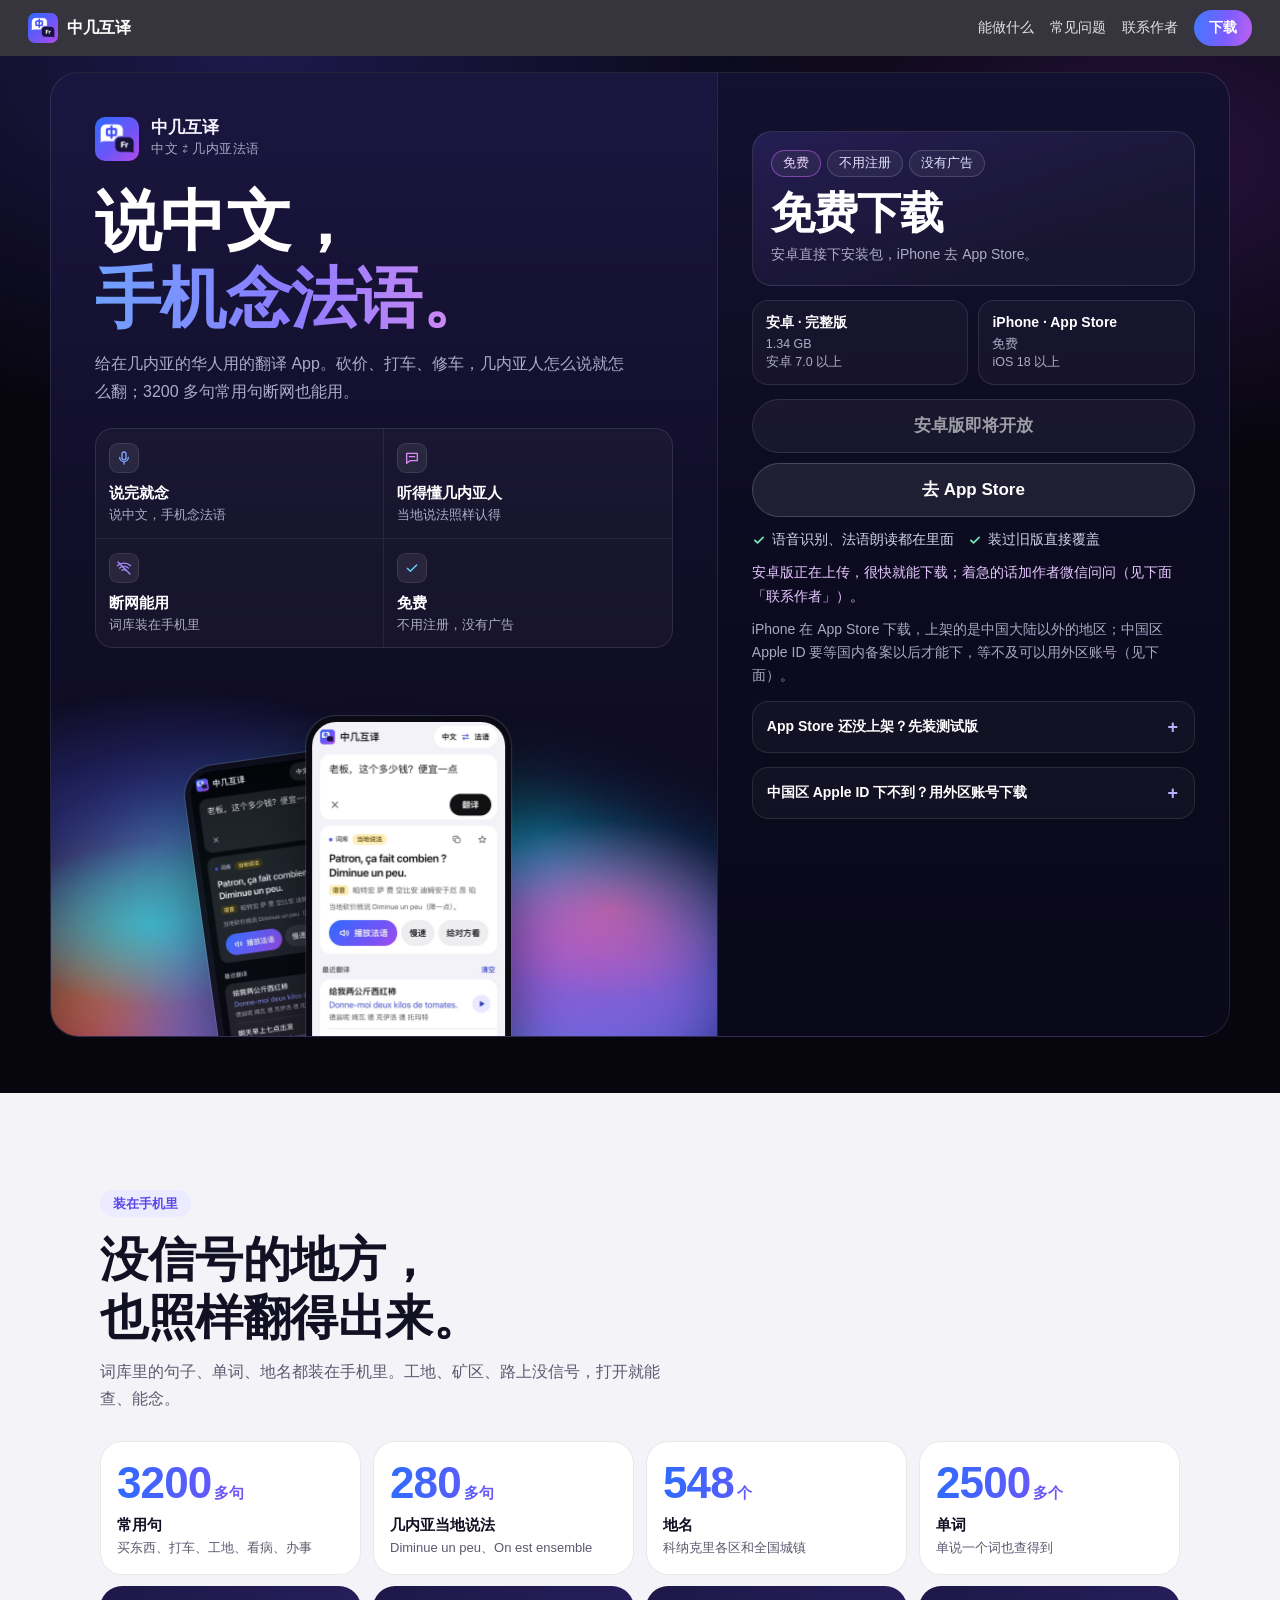
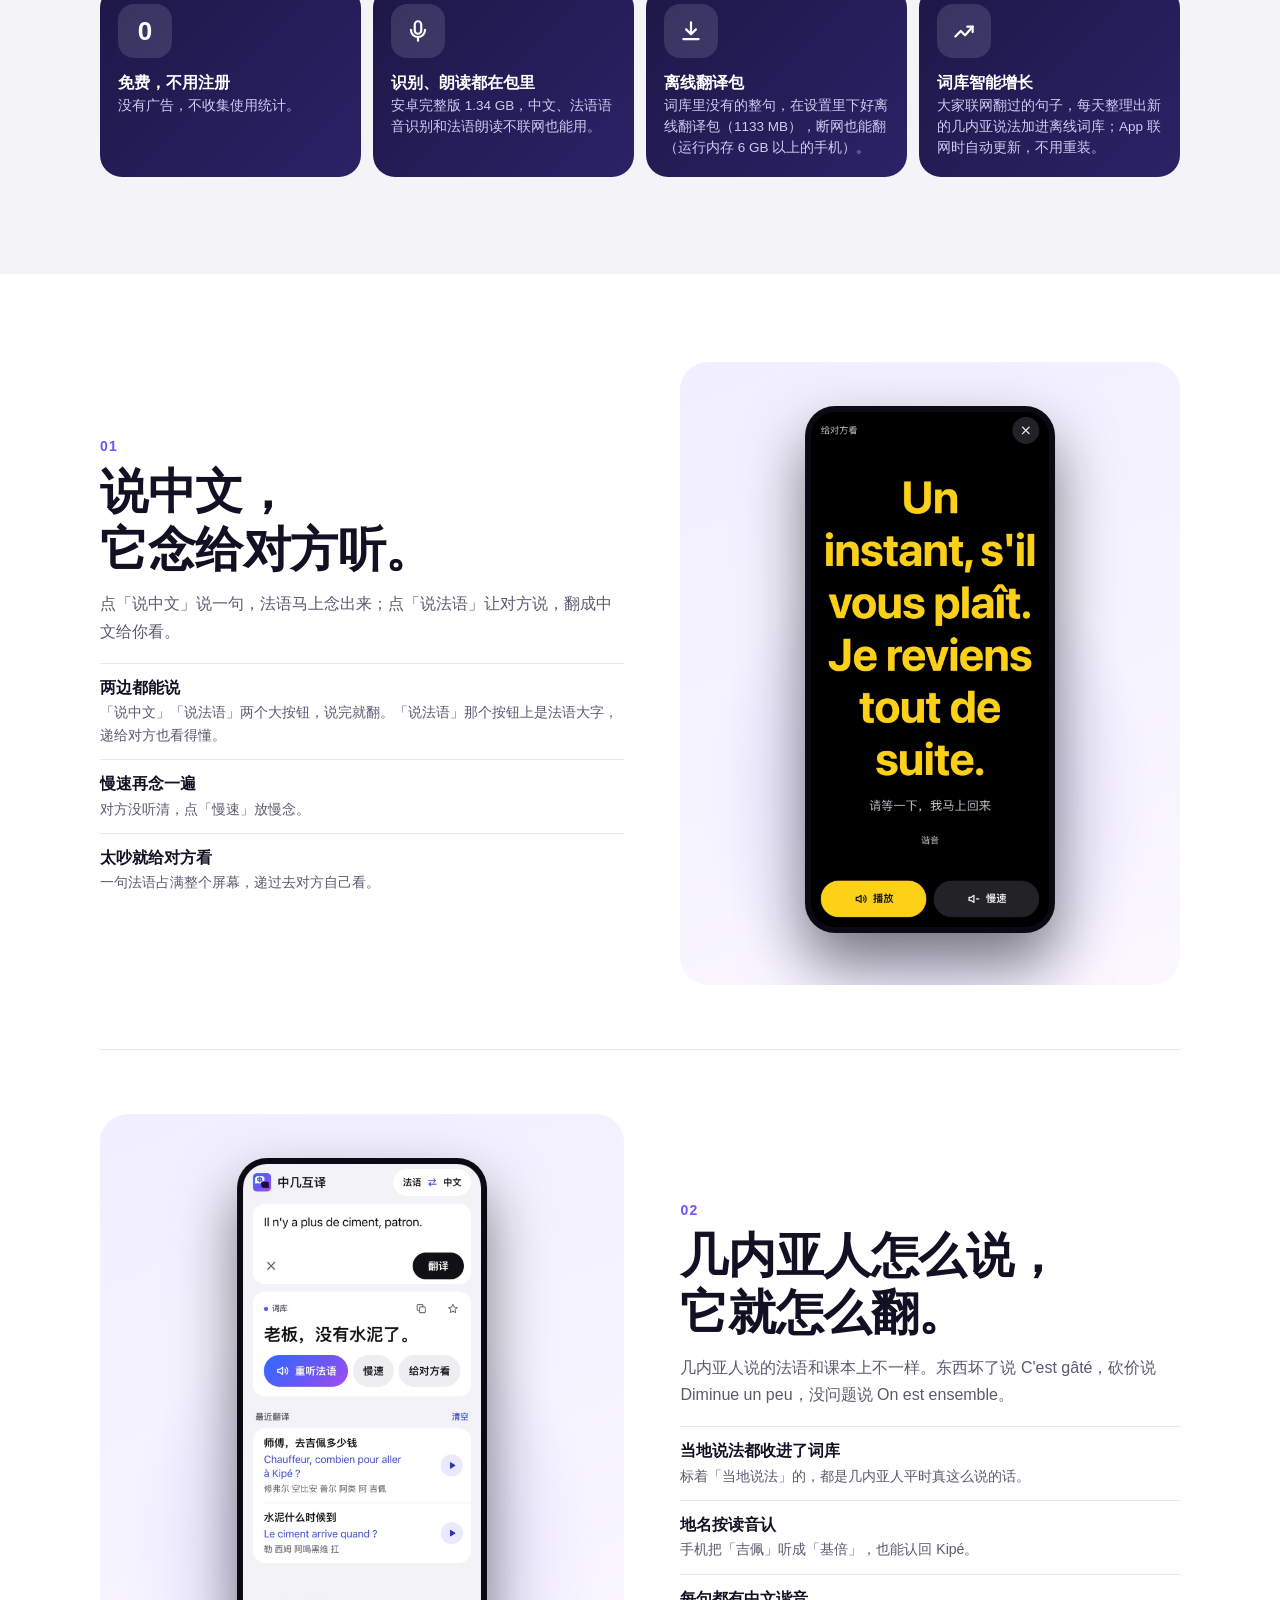
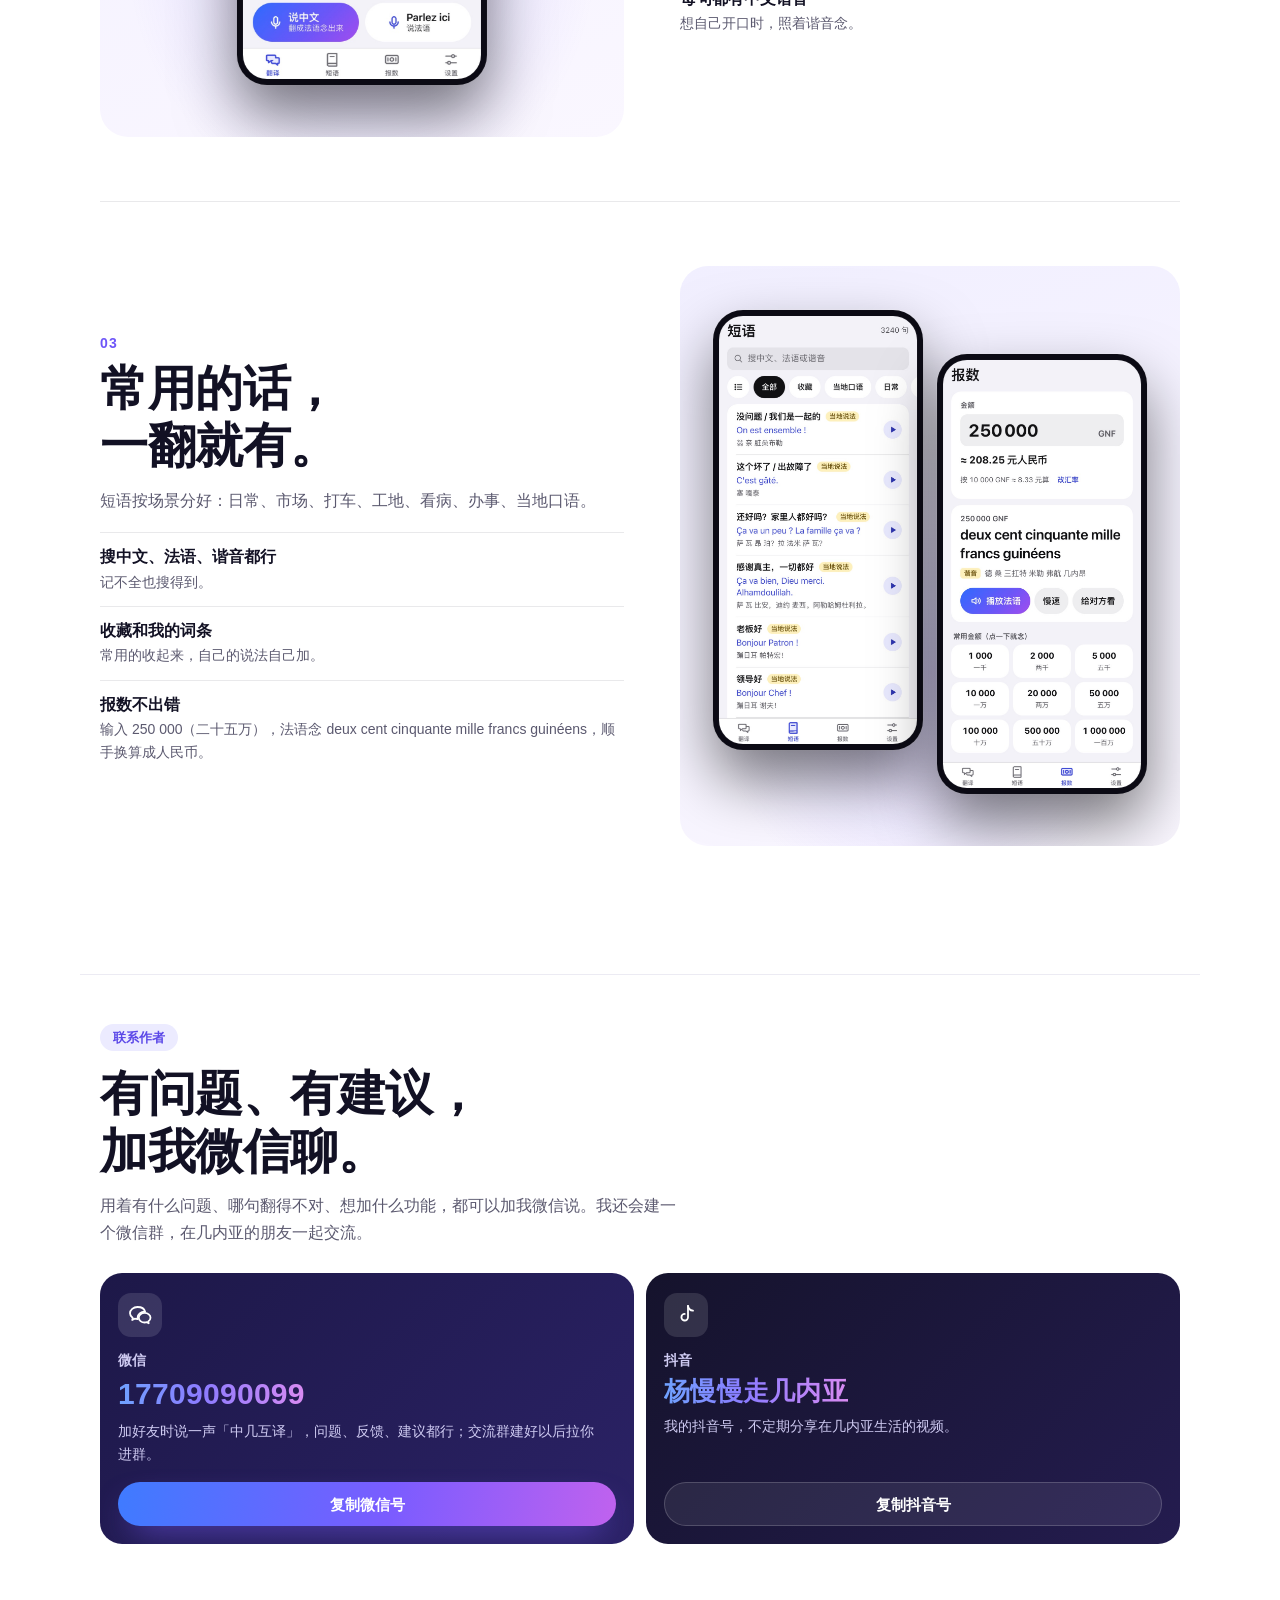
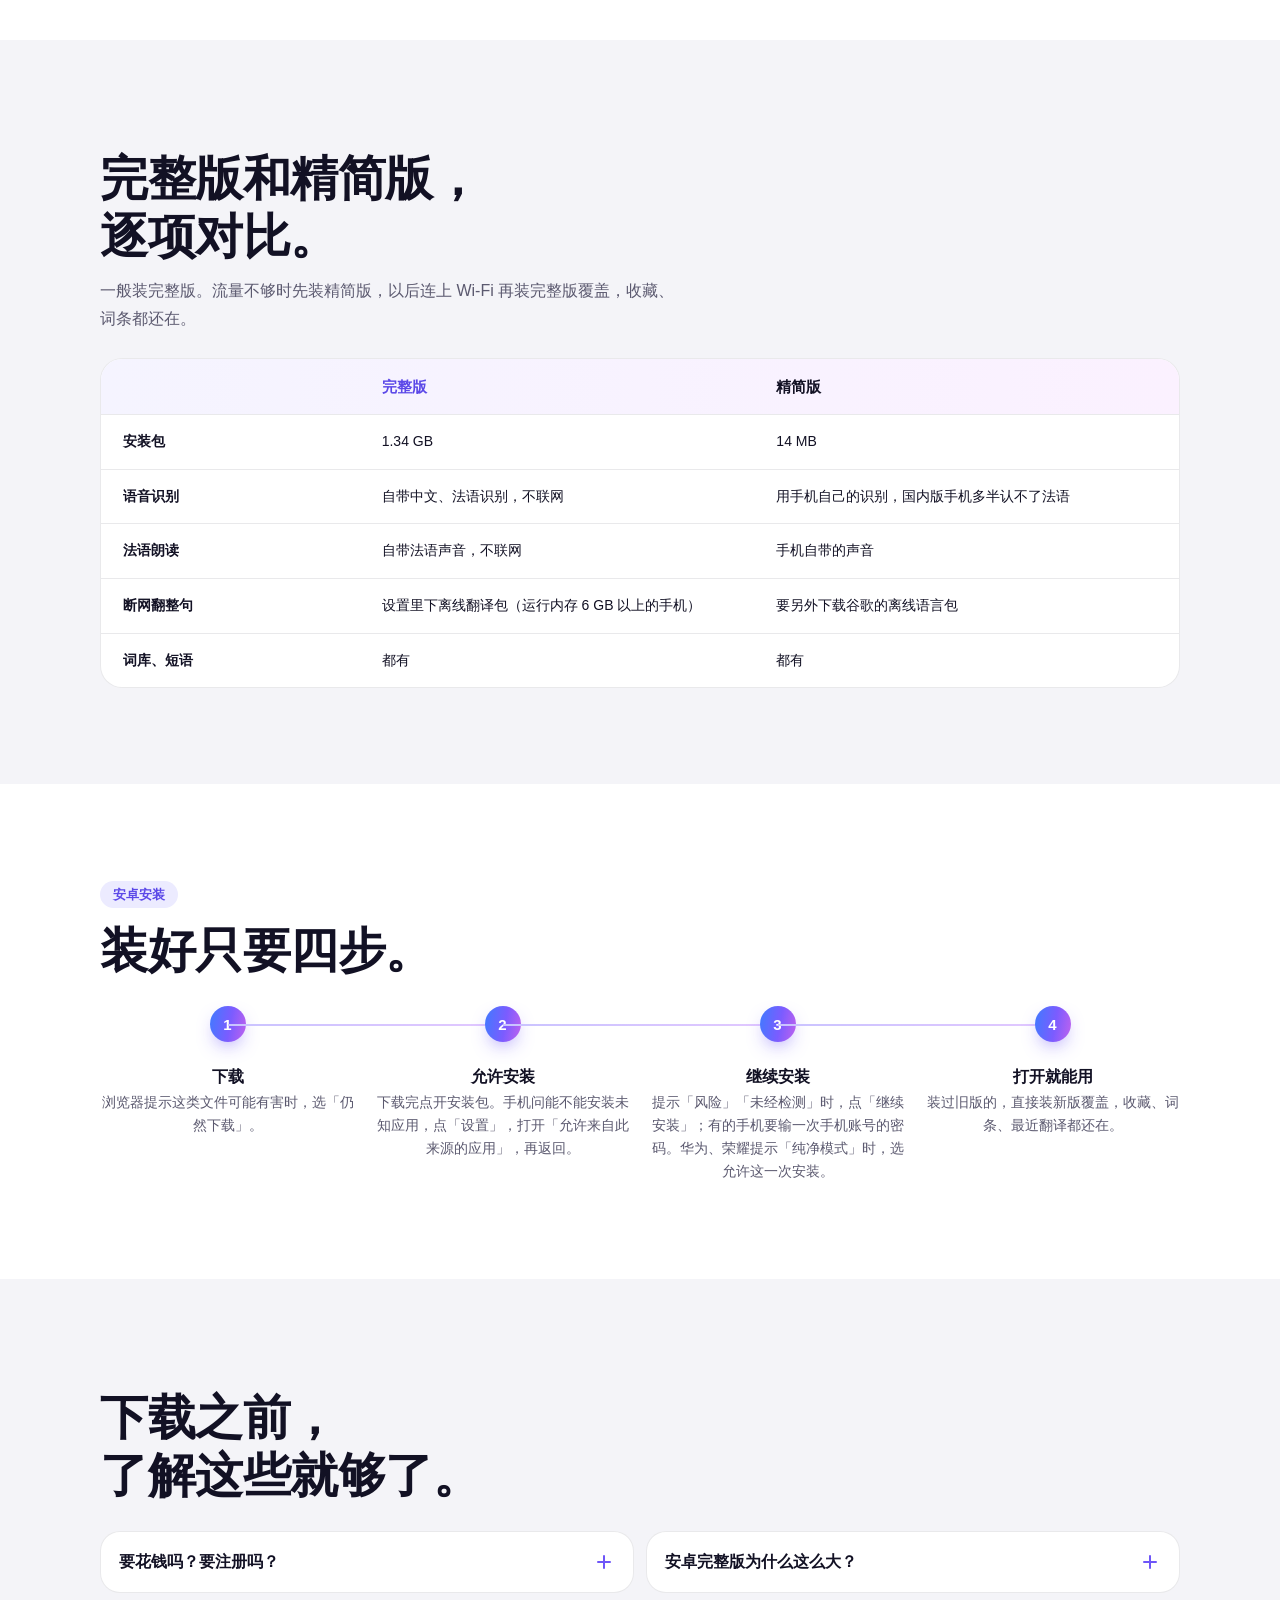
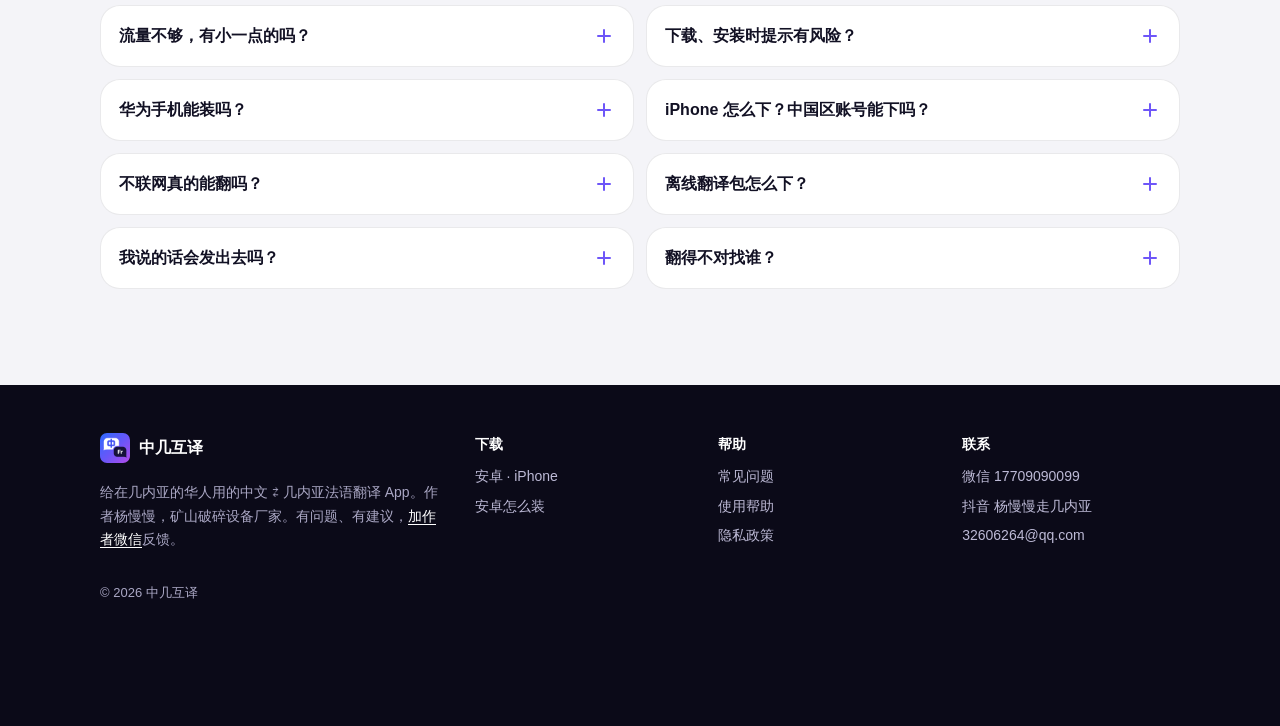
==== index.html @ e0b8b6e4 "更新网页 2026-11-24" ====
<!DOCTYPE html>
<!-- data-android-soon：安卓安装包还没公开，下载按钮写「安卓版即将开放」（site.js）。安装包公开以后删掉这个标记，再发一次网站 -->
<html lang="zh-CN" data-android-soon>
<head>
<meta charset="UTF-8">
<meta name="viewport" content="width=device-width, initial-scale=1, viewport-fit=cover">
<title>中几互译：说中文，手机念几内亚法语｜安卓、iPhone 下载</title>
<meta name="description" content="中几互译是给在几内亚的华人用的翻译 App：中文和几内亚人平时说的法语两边互译，3200 多句常用句断网也能用。安卓完整版直接下载，iPhone 去 App Store。">
<meta name="theme-color" content="#07060f">
<meta property="og:type" content="website">
<meta property="og:title" content="中几互译：说中文，手机念法语">
<meta property="og:description" content="砍价、打车、修车，几内亚人怎么说，它就怎么翻。免费，不用注册。">
<meta property="og:image" content="https://zhongjihuyi.com/assets/img/share.jpg">
<meta property="og:url" content="https://zhongjihuyi.com/">
<link rel="icon" type="image/png" href="icon.png?v=20261124">
<link rel="apple-touch-icon" href="assets/img/icon-180.png?v=20261124">
<link rel="preload" as="image" href="assets/img/aurora.jpg">
<link rel="stylesheet" href="assets/css/site.css">
<script>document.documentElement.classList.add('js')</script>
</head>
<body>
<a class="skip" href="#download">跳到下载</a>

<header class="nav">
  <a class="nav__brand" href="#top" aria-label="中几互译，回到顶部"><img src="assets/img/icon-180.png" alt="" width="30" height="30">中几互译</a>
  <nav class="nav__links" aria-label="页面目录">
    <a href="#features">能做什么</a>
    <a href="#faq">常见问题</a>
    <a href="#contact">联系作者</a>
    <a class="nav__get" href="#download">下载</a>
  </nav>
</header>

<main id="top">

<!-- 首屏：深色大卡片。左边说 App 是什么，右边（手机上在下面）是下载 -->
<section class="hero" aria-labelledby="hero-title">
  <div class="hero__card">
    <div class="hero__main">
      <div class="prod">
        <img src="assets/img/icon-180.png" alt="" width="44" height="44">
        <div><b>中几互译</b><small>中文 ⇄ 几内亚法语</small></div>
      </div>
      <h1 id="hero-title">说中文，<br><span class="grad-text">手机念法语。</span></h1>
      <p class="hero__lead">给在几内亚的华人用的翻译 App。砍价、打车、修车，几内亚人怎么说就怎么翻；3200 多句常用句断网也能用。</p>
      <ul class="quad">
        <li><span class="ico" aria-hidden="true"><svg viewBox="0 0 24 24"><rect x="9" y="3" width="6" height="11.5" rx="3"/><path d="M5.5 11a6.5 6.5 0 0 0 13 0M12 17.5V21"/></svg></span><b>说完就念</b><span>说中文，手机念法语</span></li>
        <li><span class="ico" aria-hidden="true"><svg viewBox="0 0 24 24"><path d="M4 5h16v11H9l-5 4z"/><path d="M8 10h8"/></svg></span><b>听得懂几内亚人</b><span>当地说法照样认得</span></li>
        <li><span class="ico" aria-hidden="true"><svg viewBox="0 0 24 24"><path d="M2 8.5a15 15 0 0 1 20 0M5.5 12a10 10 0 0 1 13 0M9 15.5a5 5 0 0 1 6 0"/><path d="M3 3l18 18"/></svg></span><b>断网能用</b><span>词库装在手机里</span></li>
        <li><span class="ico" aria-hidden="true"><svg viewBox="0 0 24 24"><path d="M5 12.5l4.5 4.5L19 7.5"/></svg></span><b>免费</b><span>不用注册，没有广告</span></li>
      </ul>
      <div class="hero__art" aria-hidden="true">
        <div class="aura"><span class="aura__glow"></span><span class="aura__spectrum"></span><span class="aura__ribbon"></span><span class="aura__cyan"></span><span class="aura__coral"></span><i class="meteor meteor--1"></i><i class="meteor meteor--2"></i><i class="meteor meteor--3"></i></div>
        <div class="phone phone--back"><img src="assets/img/app-6.jpg" alt="" width="780" height="1688"></div>
        <div class="phone phone--front"><img src="assets/img/app-1.jpg" alt="" width="780" height="1688"></div>
      </div>
    </div>

    <div class="get" id="download" aria-labelledby="get-title">
      <ol class="flow" aria-label="安卓装好只要四步">
        <li><i>1</i>下载</li>
        <li><i>2</i>允许安装</li>
        <li><i>3</i>继续安装</li>
        <li><i>4</i>打开就能用</li>
      </ol>
      <div class="get__box">
        <p class="chips"><span>免费</span><span>不用注册</span><span>没有广告</span></p>
        <h2 class="get__title" id="get-title">免费下载</h2>
        <p class="get__sub">安卓直接下安装包，iPhone 去 App Store。</p>
      </div>
      <div class="pick">
        <div class="pick__opt pick__opt--android">
          <b>安卓 · 完整版</b>
          <span><span data-v="full">1.34&nbsp;GB</span><br>安卓 7.0 以上</span>
        </div>
        <div class="pick__opt pick__opt--ios">
          <b>iPhone · App Store</b>
          <span>免费<br>iOS&nbsp;18 以上</span>
        </div>
      </div>
      <div class="get__btns">
        <a class="btn btn--grad" id="getAndroid" href="https://github.com/coleyeung001-arch/zhongjihuyi/releases/download/android-1.0.7/zhongjihuyi-1.0.7.apk" data-size="1.34 GB">下载安卓版</a>
        <a class="btn btn--glass" id="getIos" href="https://apps.apple.com/app/id6834806101">去 App Store</a>
      </div>
      <p class="assure"><span>语音识别、法语朗读都在里面</span><span>装过旧版直接覆盖</span></p>
      <p class="get__fine" id="androidFine">完整版 <span data-v="ver">1.0.7</span>，<span data-v="date">2026 年 11 月 24 日</span>。安装包 <span data-v="full">1.34&nbsp;GB</span>，下载前连上 Wi‑Fi；手机要留出约 <span data-v="store">3.0&nbsp;GB</span>，装好以后可以把下载的安装包删掉。流量不够？先装 <a href="https://github.com/coleyeung001-arch/zhongjihuyi/releases/download/android-1.0.7/zhongjihuyi-1.0.7-lite.apk">精简版（<span data-v="lite">14&nbsp;MB</span>）</a>。</p>
      <p class="get__fine get__soon" id="androidSoon" hidden>安卓版正在上传，很快就能下载；着急的话加作者微信问问（见下面「联系作者」）。</p>
      <p class="get__fine" id="iosNote">iPhone 在 App Store 下载，上架的是中国大陆以外的地区；中国区 Apple ID 要等国内备案以后才能下，等不及可以用外区账号（见下面）。</p>
      <p class="get__fine get__soon" id="iosSoon" hidden>iPhone 版正在审核上架 App Store（先上中国大陆以外的地区，中国区要等国内备案）。审核通过以前，先装下面的测试版。</p>
      <!-- iPhone 测试版（TestFlight）：公开链接填在 #getBeta 的 href 里；没填（href="#beta"）时按钮写「找作者要链接」 -->
      <details class="beta" id="beta">
        <summary>App Store 还没上架？先装测试版</summary>
        <ol class="beta__steps">
          <li><b>先装 TestFlight</b><span>在 App Store 搜「TestFlight」，装苹果自己出的那个（免费）。</span></li>
          <li><b>打开测试链接</b><span>用 iPhone 的 Safari 点下面的按钮，打开苹果的测试页。</span></li>
          <li><b>往下翻到 STEP 2，点「View in TestFlight」</b><span>就是下图标着「点这个」的那个。别点上面 STEP 1 的按钮，那个只是去装 TestFlight 的，点进去找不到中几互译。</span></li>
          <li><b>在 TestFlight 里点「接受」「安装」</b><span>装好以后桌面上就有中几互译，和正式版一样用；有新测试版时 TestFlight 会提醒更新。</span></li>
        </ol>
        <img class="beta__shot" src="assets/img/testflight-step2.jpg" alt="苹果测试页：上面 STEP 1 的「View in App Store」不是要点的；往下 STEP 2 的「View in TestFlight」才是，标着「点这个」" width="660" height="718" loading="lazy">
        <a class="btn btn--glass btn--small beta__btn" id="getBeta" href="https://testflight.apple.com/join/bDVcgj94">打开测试链接（TestFlight）</a>
        <p class="get__fine">测试版要 iOS&nbsp;18 以上，90 天后过期，到时候装新的测试版或者 App Store 正式版就行。</p>
      </details>
      <!-- 中国区 Apple ID 下不到 App Store 版（国内还没上架）：教怎么用外区账号下 -->
      <details class="beta" id="otherRegion">
        <summary>中国区 Apple ID 下不到？用外区账号下载</summary>
        <ol class="beta__steps">
          <li><b>准备一个外区 Apple ID</b><span>中国大陆以外地区的都行，比如香港、新加坡、美国（欧盟国家的暂时不行）。没有的话，在 appleid.apple.com 新注册一个，地区选香港等，付款方式选「无」。</span></li>
          <li><b>退出买 App 用的账号</b><span>打开「设置」，点最上面自己的名字，进「媒体与购买项目」，点「退出登录」。只退这一项，iCloud、照片、通讯录都不受影响；<strong>别点这一页最下面那个「退出登录」</strong>，那个会把 iCloud 一起退掉。（旧一点的 iOS：打开 App Store，点右上角头像，拉到最下面点「退出登录」。）</span></li>
          <li><b>登录外区账号，下载中几互译</b><span>还在「媒体与购买项目」里登录外区 Apple ID（或者打开 App Store，点右上角头像登录也行），再到 App Store 搜「中几互译」下载。外区账号只用来下 App，iCloud 还是用自己原来的。</span></li>
          <li><b>装好可以换回自己的账号</b><span>App 照常能用；以后要更新时，再登录外区账号更新一下。</span></li>
        </ol>
        <p class="get__fine">别用网上借来的「共享账号」，有被锁手机的风险。App Store 版还没上架时，先用上面的测试版。</p>
      </details>
    </div>
  </div>
</section>

<!-- 数字 -->
<section class="numbers" aria-labelledby="numbers-title">
  <div class="wrap">
    <p class="pill" data-reveal>装在手机里</p>
    <h2 class="sec-title" id="numbers-title" data-reveal>没信号的地方，<br>也照样翻得出来。</h2>
    <p class="sec-lead" data-reveal>词库里的句子、单词、地名都装在手机里。工地、矿区、路上没信号，打开就能查、能念。</p>
    <ul class="stats" data-reveal="group">
      <li><b class="grad-text"><span data-count>3200</span><small>多句</small></b><span>常用句</span><em>买东西、打车、工地、看病、办事</em></li>
      <li><b class="grad-text"><span data-count>280</span><small>多句</small></b><span>几内亚当地说法</span><em>Diminue un peu、On est ensemble</em></li>
      <li><b class="grad-text"><span data-count>548</span><small>个</small></b><span>地名</span><em>科纳克里各区和全国城镇</em></li>
      <li><b class="grad-text"><span data-count>2500</span><small>多个</small></b><span>单词</span><em>单说一个词也查得到</em></li>
    </ul>
    <ul class="big3" data-reveal="group">
      <li><i>0</i><div><b>免费，不用注册</b><span>没有广告，不收集使用统计。</span></div></li>
      <li><i><svg viewBox="0 0 24 24" aria-hidden="true"><rect x="9" y="3" width="6" height="11.5" rx="3"/><path d="M5.5 11a6.5 6.5 0 0 0 13 0M12 17.5V21"/></svg></i><div><b>识别、朗读都在包里</b><span>安卓完整版 <span data-v="full">1.34&nbsp;GB</span>，中文、法语语音识别和法语朗读不联网也能用。</span></div></li>
      <li><i><svg viewBox="0 0 24 24" aria-hidden="true"><path d="M12 4v11M7.5 10.5 12 15l4.5-4.5M5 19.5h14"/></svg></i><div><b>离线翻译包</b><span>词库里没有的整句，在设置里下好离线翻译包（<span data-v="pack">1133&nbsp;MB</span>），断网也能翻（运行内存 6&nbsp;GB 以上的手机）。</span></div></li>
      <li><i><svg viewBox="0 0 24 24" aria-hidden="true"><path d="M4 17l5-5 4 4 7-8"/><path d="M15 8h5v5"/></svg></i><div><b>词库智能增长</b><span>大家联网翻过的句子，每天整理出新的几内亚说法加进离线词库；App 联网时自动更新，不用重装。</span></div></li>
    </ul>
  </div>
</section>

<!-- 功能分节 -->
<section class="features" id="features" aria-label="能做什么">
  <div class="wrap">
    <article class="feat">
      <div class="feat__text" data-reveal="group">
        <p class="feat__no">01</p>
        <h2 class="sec-title">说中文，<br>它念给对方听。</h2>
        <p class="sec-lead">点「说中文」说一句，法语马上念出来；点「说法语」让对方说，翻成中文给你看。</p>
        <ul class="points">
          <li><b>两边都能说</b><span>「说中文」「说法语」两个大按钮，说完就翻。「说法语」那个按钮上是法语大字，递给对方也看得懂。</span></li>
          <li><b>慢速再念一遍</b><span>对方没听清，点「慢速」放慢念。</span></li>
          <li><b>太吵就给对方看</b><span>一句法语占满整个屏幕，递过去对方自己看。</span></li>
        </ul>
      </div>
      <div class="feat__shot" data-reveal="media"><div class="phone"><img src="assets/img/app-3.jpg" alt="「给对方看」页面：一句法语用大号黄字占满屏幕" width="780" height="1688" loading="lazy"></div></div>
    </article>

    <article class="feat feat--flip">
      <div class="feat__text" data-reveal="group">
        <p class="feat__no">02</p>
        <h2 class="sec-title">几内亚人怎么说，<br>它就怎么翻。</h2>
        <p class="sec-lead">几内亚人说的法语和课本上不一样。东西坏了说 C'est gâté，砍价说 Diminue un peu，没问题说 On est ensemble。</p>
        <ul class="points">
          <li><b>当地说法都收进了词库</b><span>标着「当地说法」的，都是几内亚人平时真这么说的话。</span></li>
          <li><b>地名按读音认</b><span>手机把「吉佩」听成「基倍」，也能认回 Kipé。</span></li>
          <li><b>每句都有中文谐音</b><span>想自己开口时，照着谐音念。</span></li>
        </ul>
      </div>
      <div class="feat__shot" data-reveal="media"><div class="phone"><img src="assets/img/app-2.jpg" alt="对方说法语，App 翻成中文的样子" width="780" height="1688" loading="lazy"></div></div>
    </article>

    <article class="feat">
      <div class="feat__text" data-reveal="group">
        <p class="feat__no">03</p>
        <h2 class="sec-title">常用的话，<br>一翻就有。</h2>
        <p class="sec-lead">短语按场景分好：日常、市场、打车、工地、看病、办事、当地口语。</p>
        <ul class="points">
          <li><b>搜中文、法语、谐音都行</b><span>记不全也搜得到。</span></li>
          <li><b>收藏和我的词条</b><span>常用的收起来，自己的说法自己加。</span></li>
          <li><b>报数不出错</b><span>输入 250&nbsp;000（二十五万），法语念 deux cent cinquante mille francs guinéens，顺手换算成人民币。</span></li>
        </ul>
      </div>
      <div class="feat__shot feat__shot--two" data-reveal="media">
        <div class="phone"><img src="assets/img/app-4.jpg" alt="短语页：按场景分好的常用句" width="780" height="1688" loading="lazy"></div>
        <div class="phone"><img src="assets/img/app-5.jpg" alt="报数页：输入金额，法语念出来并换算人民币" width="780" height="1688" loading="lazy"></div>
      </div>
    </article>
  </div>
</section>

<!-- 联系作者：微信、抖音（用户 2026-11-23 要加的） -->
<section class="contact" id="contact" aria-labelledby="contact-title">
  <div class="wrap">
    <p class="pill" data-reveal>联系作者</p>
    <h2 class="sec-title" id="contact-title" data-reveal>有问题、有建议，<br>加我微信聊。</h2>
    <p class="sec-lead" data-reveal>用着有什么问题、哪句翻得不对、想加什么功能，都可以加我微信说。我还会建一个微信群，在几内亚的朋友一起交流。</p>
    <div class="contact__grid" data-reveal="group">
      <div class="contact__card contact__card--wx">
        <span class="contact__ico" aria-hidden="true"><svg viewBox="0 0 24 24"><path d="M9.5 4C5.4 4 2 6.8 2 10.2c0 1.9 1.1 3.6 2.8 4.8L4.2 17l2.5-1.3c.9.3 1.8.4 2.8.4h.3a5.6 5.6 0 0 1-.2-1.5c0-3.3 3.2-5.9 7.1-5.9h.4C16.4 6 13.3 4 9.5 4z"/><path d="M16.7 9.9c-3.3 0-5.9 2.2-5.9 4.8s2.6 4.8 5.9 4.8c.7 0 1.4-.1 2-.3l2 1-.5-1.7c1.4-.9 2.3-2.3 2.3-3.8 0-2.6-2.6-4.8-5.8-4.8z"/></svg></span>
        <b>微信</b>
        <p class="contact__id">17709090099</p>
        <span class="contact__note">加好友时说一声「中几互译」，问题、反馈、建议都行；交流群建好以后拉你进群。</span>
        <button class="btn btn--grad btn--small contact__copy" type="button" data-copy="17709090099" data-done="已复制，到微信里搜索添加">复制微信号</button>
      </div>
      <div class="contact__card contact__card--dy">
        <span class="contact__ico" aria-hidden="true"><svg viewBox="0 0 24 24"><path d="M14 3v11.2a3.3 3.3 0 1 1-3.3-3.3"/><path d="M14 3c.4 2.6 2.3 4.4 5 4.6"/></svg></span>
        <b>抖音</b>
        <p class="contact__id">杨慢慢走几内亚</p>
        <span class="contact__note">我的抖音号，不定期分享在几内亚生活的视频。</span>
        <button class="btn btn--glass btn--small contact__copy" type="button" data-copy="杨慢慢走几内亚" data-done="已复制，到抖音里搜索关注">复制抖音号</button>
      </div>
    </div>
  </div>
</section>

<!-- 完整版和精简版 -->
<section class="compare" aria-labelledby="compare-title">
  <div class="wrap">
    <h2 class="sec-title" id="compare-title" data-reveal>完整版和精简版，<br>逐项对比。</h2>
    <p class="sec-lead" data-reveal>一般装完整版。流量不够时先装精简版，以后连上 Wi‑Fi 再装完整版覆盖，收藏、词条都还在。</p>
    <div class="table" data-reveal role="table" aria-label="完整版和精简版对比">
      <div class="tr th" role="row"><span role="columnheader"></span><span role="columnheader">完整版</span><span role="columnheader">精简版</span></div>
      <div class="tr" role="row"><span role="rowheader">安装包</span><span role="cell"><span data-v="full">1.34&nbsp;GB</span></span><span role="cell"><span data-v="lite">14&nbsp;MB</span></span></div>
      <div class="tr" role="row"><span role="rowheader">语音识别</span><span role="cell">自带中文、法语识别，不联网</span><span role="cell">用手机自己的识别，国内版手机多半认不了法语</span></div>
      <div class="tr" role="row"><span role="rowheader">法语朗读</span><span role="cell">自带法语声音，不联网</span><span role="cell">手机自带的声音</span></div>
      <div class="tr" role="row"><span role="rowheader">断网翻整句</span><span role="cell">设置里下离线翻译包（运行内存 6&nbsp;GB 以上的手机）</span><span role="cell">要另外下载谷歌的离线语言包</span></div>
      <div class="tr" role="row"><span role="rowheader">词库、短语</span><span role="cell">都有</span><span role="cell">都有</span></div>
    </div>
  </div>
</section>

<!-- 装好四步 -->
<section class="install" aria-labelledby="install-title">
  <div class="wrap">
    <p class="pill" data-reveal>安卓安装</p>
    <h2 class="sec-title" id="install-title" data-reveal>装好只要四步。</h2>
    <ol class="steps" id="steps" data-reveal="group">
      <li><i>1</i><b>下载</b><span>浏览器提示这类文件可能有害时，选「仍然下载」。</span></li>
      <li><i>2</i><b>允许安装</b><span>下载完点开安装包。手机问能不能安装未知应用，点「设置」，打开「允许来自此来源的应用」，再返回。</span></li>
      <li><i>3</i><b>继续安装</b><span>提示「风险」「未经检测」时，点「继续安装」；有的手机要输一次手机账号的密码。华为、荣耀提示「纯净模式」时，选允许这一次安装。</span></li>
      <li><i>4</i><b>打开就能用</b><span>装过旧版的，直接装新版覆盖，收藏、词条、最近翻译都还在。</span></li>
    </ol>
  </div>
</section>

<!-- 常见问题 -->
<section class="faq" id="faq" aria-labelledby="faq-title">
  <div class="wrap">
    <h2 class="sec-title" id="faq-title" data-reveal>下载之前，<br>了解这些就够了。</h2>
    <div class="faq__grid" data-reveal="group">
      <details class="qa" name="faq">
        <summary>要花钱吗？要注册吗？</summary>
        <div class="qa__a"><p>免费，不用注册，没有广告，不收集使用统计。</p></div>
      </details>
      <details class="qa" name="faq">
        <summary>安卓完整版为什么这么大？</summary>
        <div class="qa__a"><p>法语朗读和中文、法语语音识别的模型都装在安装包里，装上不联网也能听、能念。手机要留出约 <span data-v="store">3.0&nbsp;GB</span>：下载的安装包 <span data-v="full">1.34&nbsp;GB</span>，装好的 App 也差不多这么大；装完可以把下载的安装包删掉。</p><p>自带的朗读和语音识别要运行内存 3&nbsp;GB 以上的手机，达不到的会改用手机自己的。断网翻整句的离线翻译包不在安装包里，要用的时候在 App 的设置里下。</p></div>
      </details>
      <details class="qa" name="faq">
        <summary>流量不够，有小一点的吗？</summary>
        <div class="qa__a"><p>有精简版，<a href="https://github.com/coleyeung001-arch/zhongjihuyi/releases/download/android-1.0.7/zhongjihuyi-1.0.7-lite.apk"><span data-v="lite">14&nbsp;MB</span></a>。它不带模型：朗读用手机自带的声音，说话靠手机自己的语音识别（国内版手机多半认不了法语）；断网翻整句要另外下载谷歌的离线语言包，用不了 App 的离线翻译包。以后连上 Wi‑Fi 再装完整版覆盖，收藏、词条都还在。</p></div>
      </details>
      <details class="qa" name="faq">
        <summary>下载、安装时提示有风险？</summary>
        <div class="qa__a"><p>不是从手机应用商店下的安装包，手机都会这么提示。按提示选「仍然下载」「继续安装」就行，步骤见上面的「装好只要四步」。新版可以直接覆盖安装，不用先卸载旧版，收藏、词条都还在。</p></div>
      </details>
      <details class="qa" name="faq">
        <summary>华为手机能装吗？</summary>
        <div class="qa__a"><p>鸿蒙 4 和更早的版本能装，提示「纯净模式」时选允许这一次安装。HarmonyOS&nbsp;5 以上（纯血鸿蒙）装不了安卓安装包。</p></div>
      </details>
      <details class="qa" name="faq">
        <summary>iPhone 怎么下？中国区账号能下吗？</summary>
        <div class="qa__a"><p>在 App Store 下载，要 iOS&nbsp;18 或更高版本。苹果没有几内亚区，App Store 版先上中国大陆以外的地区；中国区 Apple ID 要等国内备案以后才能下，等不及的话，可以用外区 Apple ID 下载，步骤在下载区「用外区账号下载」里。</p><p>App Store 还没上架时，可以先装测试版：先在 App Store 装苹果的 TestFlight，再打开<a href="https://testflight.apple.com/join/bDVcgj94">测试链接</a>，往下翻到 STEP 2 点「View in TestFlight」（别点上面 STEP 1 的按钮），再点「接受」「安装」。</p></div>
      </details>
      <details class="qa" name="faq">
        <summary>不联网真的能翻吗？</summary>
        <div class="qa__a"><p>词库里的句子和句型不用联网：买东西、打车、报数、问路、工地上的常用话。词库里没有的整句，安卓完整版在设置里下好离线翻译包以后，断网也能翻（要运行内存 6&nbsp;GB 以上的手机）；别的手机和精简版，用谷歌的离线语言包。iPhone 下好离线翻译包或苹果系统的离线语言包以后也能翻。有网的时候可以打开联网翻译，长句更通顺。</p></div>
      </details>
      <details class="qa" name="faq">
        <summary>离线翻译包怎么下？</summary>
        <div class="qa__a"><p>装好安卓完整版，打开 App 的设置，在「离线翻译」那一组点「下载离线翻译包（<span data-v="pack">1133&nbsp;MB</span>）」。最好连 Wi‑Fi，用手机流量时 App 会先问你。切到别的 App 也接着下，允许 App 发通知的话，通知栏能看到进度（不允许也照样下）；网断了，下次从断的地方接着下；下完会自己检查文件完整不完整。</p><p>要运行内存 6&nbsp;GB 以上的手机；设置里没有这一项，就是这台手机用不了，精简版也没有。用离线翻译包翻的句子都在手机上翻，不发出去。</p></div>
      </details>
      <details class="qa" name="faq">
        <summary>我说的话会发出去吗？</summary>
        <div class="qa__a"><p>收藏、词条、最近翻译都存在你的手机上，翻译和语音识别尽量在手机上完成。只有你同意了联网翻译，你确认要翻的那一句文字才会发到中几互译的翻译服务器，再交给第三方大模型服务商翻译；还在打字、没说完的半句不会发。自动更新词库、下载离线翻译包只是下载文件，不带你说过的话。联网翻译的原文和译文在服务器上最多留 3&nbsp;个月，用来改进词库；联网翻译随时可以在 App 的设置里关掉。详见<a href="privacy.html">隐私政策</a>。</p></div>
      </details>
      <details class="qa" name="faq">
        <summary>翻得不对找谁？</summary>
        <div class="qa__a"><p>加作者微信 <a href="#contact">17709090099</a> 反馈，发一下你输入的原句、App 给的译文（截个图最方便）和手机型号。译文供日常沟通参考；合同、看病、法律这类要紧的事，请再找翻译人员核对。</p></div>
      </details>
    </div>
  </div>
</section>

</main>

<footer class="foot">
  <div class="wrap foot__grid">
    <div class="foot__brand">
      <a class="nav__brand" href="#top"><img src="assets/img/icon-180.png" alt="" width="30" height="30">中几互译</a>
      <p>给在几内亚的华人用的中文 ⇄ 几内亚法语翻译 App。作者杨慢慢，矿山破碎设备厂家。有问题、有建议，<a href="#contact">加作者微信</a>反馈。</p>
    </div>
    <div class="foot__col"><b>下载</b><a href="#download">安卓 · iPhone</a><a href="#steps">安卓怎么装</a></div>
    <div class="foot__col"><b>帮助</b><a href="#faq">常见问题</a><a href="support.html">使用帮助</a><a href="privacy.html">隐私政策</a></div>
    <div class="foot__col"><b>联系</b><a href="#contact">微信 17709090099</a><a href="#contact">抖音 杨慢慢走几内亚</a><a href="mailto:32606264@qq.com">32606264@qq.com</a></div>
  </div>
  <p class="wrap foot__copy">© 2026 中几互译</p>
</footer>

<!-- 一直浮在底部的下载条：按手机换成对应的下载（见 site.js） -->
<div class="dock" id="dock">
  <img src="assets/img/icon-180.png" alt="" width="38" height="38">
  <div class="dock__t"><b>中几互译</b><small id="dockMeta">免费 · 安卓、iPhone 都有</small></div>
  <a class="btn btn--grad btn--small" id="dockBtn" href="#download">下载</a>
</div>

<div class="sheet" id="wechat" role="dialog" aria-modal="true" aria-labelledby="wechatTitle" hidden>
  <div class="sheet__panel sheet__panel--top">
    <h2 class="sheet__title" id="wechatTitle">在浏览器里打开才能下载</h2>
    <p>微信里不能直接下载安装包。点右上角「···」，选「在浏览器打开」，再点「下载安卓版」。</p>
    <div class="sheet__btns"><button class="btn btn--grad" type="button" id="copyUrl">复制网址</button><button class="btn btn--plain" type="button" data-close>知道了</button></div>
  </div>
</div>

<div class="sheet" id="install" role="dialog" aria-modal="true" aria-labelledby="installTitle" hidden>
  <div class="sheet__panel">
    <h2 class="sheet__title" id="installTitle">下载好以后这样装</h2>
    <ol class="steps steps--sheet"></ol>
    <div class="sheet__btns"><button class="btn btn--grad" type="button" data-close>知道了</button></div>
  </div>
</div>

<script src="assets/js/site.js" defer></script>
</body>
</html>
---- assets/css/site.css ----
/* 中几互译 下载页（2026-11-23 改版）。用户要「浮引 Pro 购买页那种风格」（参考截图在 .taste-skill/参考_浮引Pro购买页_20261123/）：
   深色首屏大卡片 + 彩色光晕 + 手机里放 App 真截图，渐变标题和渐变按钮，往下是浅色卡片区，底部一直浮着下载条。
   颜色和 App 一套：蓝 #2f6bff → 紫 #6e56f8 → 品紫 #b44ceb（App 图标、App 主色同一组）。先按手机写，宽屏再分栏。 */

:root {
  --night: #07060f;
  --line-d: rgba(255, 255, 255, 0.1);
  --text-d: #f4f3ff;
  --muted-d: #aeacc6;
  --faint-d: #aaa7c4;
  --paper: #f4f4f8;
  --ink: #121124;
  --muted: #5b596f;
  --line: rgba(18, 17, 36, 0.09);
  --accent: #4d5bf7;
  --grad: linear-gradient(100deg, #3f7bff 0%, #7b5cff 55%, #c062ee 100%);
  --grad-text: linear-gradient(90deg, #6fa2ff 0%, #8c7bff 45%, #d98bf2 100%);
  --grad-text-light: linear-gradient(90deg, #2f6bff 0%, #6e56f8 50%, #b44ceb 100%);
  --font: -apple-system, BlinkMacSystemFont, "PingFang SC", "HarmonyOS Sans SC", "MiSans", "Noto Sans SC", "Microsoft YaHei", "Segoe UI", Roboto, sans-serif;
  --num: "SF Pro Display", -apple-system, BlinkMacSystemFont, "Segoe UI", Roboto, "PingFang SC", sans-serif;
  --dock-room: calc(96px + env(safe-area-inset-bottom, 0px));
}

*, *::before, *::after { box-sizing: border-box; }
html { -webkit-text-size-adjust: 100%; scroll-behavior: smooth; scroll-padding-top: 64px; }
body { margin: 0; background: var(--paper); color: var(--ink); font: 16px/1.7 var(--font); }
img { max-width: 100%; height: auto; display: block; }
[hidden] { display: none !important; } /* 有的元素写了 display，hidden 也要真藏起来（G01：iPhone 上收起安卓那行勾） */
h1, h2, h3, p, ul, ol { margin: 0; }
ul, ol { padding: 0; list-style: none; }
a { color: inherit; }
:focus-visible { outline: 2px solid #8c7bff; outline-offset: 3px; border-radius: 6px; }
.wrap { max-width: 1120px; margin: 0 auto; padding: 0 20px; }
.skip { position: absolute; left: 12px; top: -60px; z-index: 200; background: #fff; color: var(--ink); padding: 8px 14px; border-radius: 10px; }
.skip:focus { top: 10px; }
.grad-text { background: var(--grad-text); -webkit-background-clip: text; background-clip: text; color: transparent; }

/* ---------- 顶栏：首屏上是深色，滚到浅色区换成白色 ---------- */
.nav {
  position: sticky; top: 0; z-index: 40; height: 56px; padding: 0 16px;
  display: flex; align-items: center; justify-content: space-between; gap: 12px;
  background: rgba(7, 6, 15, 0.8); color: #fff;
  -webkit-backdrop-filter: saturate(150%) blur(14px); backdrop-filter: saturate(150%) blur(14px);
  transition: background 0.25s, color 0.25s;
}
.nav--light { background: rgba(255, 255, 255, 0.86); color: var(--ink); box-shadow: 0 1px 0 var(--line); /* taste-skill-ignore: 吸顶栏 */ }
.nav__brand { display: inline-flex; align-items: center; gap: 9px; font-weight: 700; font-size: 16px; text-decoration: none; }
.nav__brand img { width: 30px; height: 30px; border-radius: 7px; }
.nav__links { display: flex; align-items: center; gap: 16px; font-size: 14px; }
.nav__links a { text-decoration: none; opacity: 0.86; }
.nav__links a:hover { opacity: 1; }
.nav__links .nav__get { opacity: 1; padding: 6px 15px; border-radius: 999px; background: var(--grad); color: #fff; font-weight: 600; }
@media (max-width: 399px) { .nav__links a[href="#features"] { display: none; } }
@media (max-width: 979px) { .hero .prod { display: none; } .hero h1 { margin-top: 6px; } }
@media (max-width: 359px) { .nav__links a[href="#faq"] { display: none; } }

/* ---------- 首屏 ---------- */
.hero { background: radial-gradient(70% 50% at 20% 0%, rgba(76, 64, 200, 0.32), transparent 70%), radial-gradient(50% 40% at 90% 10%, rgba(150, 60, 220, 0.22), transparent 70%), var(--night); padding: 10px 12px 34px; }
.hero__card {
  max-width: 1180px; margin: 0 auto; border-radius: 28px; overflow: hidden; color: var(--text-d);
  border: 1px solid var(--line-d);
  background: linear-gradient(180deg, #1b1640 0%, #110e29 46%, #0c0a1d 100%);
}
.hero__main { padding: 24px 20px 0; }
.prod { display: flex; align-items: center; gap: 12px; }
.prod img { width: 44px; height: 44px; border-radius: 10px; }
.prod b { display: block; font-size: 17px; line-height: 1.3; }
.prod small { display: block; font-size: 12.5px; color: var(--faint-d); letter-spacing: 0.04em; }
.hero h1 { margin-top: 22px; font-size: clamp(36px, 9.6vw, 66px); line-height: 1.16; font-weight: 800; letter-spacing: -0.01em; color: #fff; }
.hero__lead { margin-top: 14px; font-size: 16px; line-height: 1.75; color: var(--muted-d); max-width: 34em; }

.quad { margin-top: 22px; display: grid; grid-template-columns: 1fr 1fr; border: 1px solid var(--line-d); border-radius: 18px; background: rgba(255, 255, 255, 0.03); overflow: hidden; }
.quad li { padding: 14px 13px 13px; border-right: 1px solid rgba(255, 255, 255, 0.07); border-bottom: 1px solid rgba(255, 255, 255, 0.07); }
.quad li:nth-child(2n) { border-right: 0; }
.quad li:nth-child(n + 3) { border-bottom: 0; }
.quad .ico { width: 30px; height: 30px; border-radius: 9px; display: grid; place-items: center; background: rgba(255, 255, 255, 0.07); border: 1px solid var(--line-d); margin-bottom: 9px; }
.quad svg { width: 16px; height: 16px; fill: none; stroke-width: 2; stroke-linecap: round; stroke-linejoin: round; }
.quad li:nth-child(1) svg { stroke: #7fa8ff; }
.quad li:nth-child(2) svg { stroke: #d88cf0; }
.quad li:nth-child(3) svg { stroke: #a88cff; }
.quad li:nth-child(4) svg { stroke: #62d6ff; }
.quad b { display: block; font-size: 15px; line-height: 1.4; color: #fff; }
.quad li > span:last-child { display: block; margin-top: 2px; font-size: 13px; line-height: 1.5; color: var(--muted-d); }

.hero__art { position: relative; height: 310px; margin: 20px -20px 0; overflow: hidden; }
/* 关了动效时的静态光晕：上沿淡出去，和卡片接得上（开着动效时换成下面会动的 .aura） */
.hero__art::before { content: ""; position: absolute; inset: 0; background: url(../img/aurora.jpg) 50% 72% / cover no-repeat; -webkit-mask-image: linear-gradient(180deg, transparent 0%, #000 45%); mask-image: linear-gradient(180deg, transparent 0%, #000 45%); }
.phone { will-change: transform, translate; rotate: 0.01deg; border-radius: 30px; padding: 6px; background: #0b0a14; box-shadow: 0 30px 60px rgba(0, 0, 0, 0.5), 0 0 0 1px rgba(255, 255, 255, 0.16); /* taste-skill-ignore: 手机样机 */ }
.phone img { border-radius: 24px; width: 100%; }
.hero__art .phone { position: absolute; }
.phone--front { width: 178px; left: 50%; top: 36px; transform: translateX(-38%); z-index: 2; }
.phone--back { width: 150px; left: 50%; top: 72px; transform: translateX(-104%) rotate(-8deg); opacity: 0.92; }

/* 下载卡 */
.get { padding: 22px 20px 24px; border-top: 1px solid var(--line-d); background: rgba(7, 6, 18, 0.35); }
.js .flow { display: none; }
.js .flow.is-on { display: grid; }
.flow { display: grid; grid-template-columns: repeat(4, 1fr); text-align: center; font-size: 12.5px; color: var(--muted-d); }
.flow li { position: relative; display: flex; flex-direction: column; align-items: center; gap: 6px; }
.flow li + li::before { content: ""; position: absolute; top: 15px; right: 50%; width: 100%; height: 1px; background: rgba(255, 255, 255, 0.16); z-index: 0; }
.flow i { position: relative; z-index: 1; width: 30px; height: 30px; border-radius: 50%; display: grid; place-items: center; font-style: normal; font-weight: 700; font-size: 13px; color: #fff; background: #1a1738; border: 1px solid rgba(255, 255, 255, 0.2); }
.flow li:first-child { color: #fff; font-weight: 600; }
.flow li:first-child i { background: var(--grad); border-color: transparent; box-shadow: 0 0 0 5px rgba(123, 92, 255, 0.22); }

.get__box { margin-top: 18px; padding: 18px; border-radius: 20px; border: 1px solid var(--line-d); background: linear-gradient(160deg, rgba(123, 92, 255, 0.18), rgba(255, 255, 255, 0.03) 70%); }
.chips { display: flex; flex-wrap: wrap; gap: 6px; }
.chips span { font-size: 12.5px; line-height: 1; padding: 6px 11px; border-radius: 999px; border: 1px solid rgba(255, 255, 255, 0.16); background: rgba(255, 255, 255, 0.05); color: #e4e2ff; }
.chips span:first-child { border-color: rgba(192, 98, 238, 0.55); color: #f1d9ff; }
.get__title { margin-top: 12px; font-size: 44px; line-height: 1.1; font-weight: 800; letter-spacing: -0.02em; color: #fff; }
.get__sub { margin-top: 6px; font-size: 14px; color: var(--muted-d); }

.pick { margin-top: 14px; display: grid; grid-template-columns: 1fr 1fr; gap: 10px; }
.pick__opt { padding: 12px 13px; border-radius: 16px; border: 1px solid var(--line-d); background: rgba(255, 255, 255, 0.03); }
.pick__opt b { display: block; font-size: 14px; line-height: 1.4; color: #fff; }
.pick__opt > span { display: block; margin-top: 3px; font-size: 12.5px; line-height: 1.45; color: var(--muted-d); }
.pick__opt.is-mine { border-color: rgba(140, 123, 255, 0.85); background: rgba(140, 123, 255, 0.14); }

.get__btns { margin-top: 14px; display: grid; gap: 10px; }
.btn { display: flex; align-items: center; justify-content: center; height: 54px; padding: 0 24px; border-radius: 999px; font: 700 17px/1 var(--font); text-decoration: none; border: 0; cursor: pointer; }
.btn--grad { background: var(--grad); color: #fff; box-shadow: 0 14px 34px -14px rgba(123, 92, 255, 0.9); /* taste-skill-ignore: 主按钮 */ }
.btn--glass { background: rgba(255, 255, 255, 0.08); color: #fff; border: 1px solid rgba(255, 255, 255, 0.18); }
.btn--plain { background: #efeff5; color: var(--ink); }
.btn--small { height: 44px; padding: 0 22px; font-size: 15px; }
.btn[aria-disabled="true"] { opacity: 0.6; cursor: default; box-shadow: none; }

.assure { margin-top: 12px; display: flex; flex-wrap: wrap; gap: 6px 14px; font-size: 13.5px; color: #d4d2ea; }
.assure span { display: inline-flex; align-items: center; gap: 6px; }
.assure span::before { content: ""; width: 14px; height: 14px; flex: none; background: url("data:image/svg+xml,%3Csvg xmlns='http://www.w3.org/2000/svg' viewBox='0 0 24 24' fill='none' stroke='%2377e3b4' stroke-width='3' stroke-linecap='round' stroke-linejoin='round'%3E%3Cpath d='M5 12.5l4.5 4.5L19 7.5'/%3E%3C/svg%3E") center / contain no-repeat; }
.get__fine { margin-top: 10px; font-size: 14px; line-height: 1.65; color: var(--faint-d); }
.get__fine a { color: #bdb6ff; text-underline-offset: 3px; white-space: nowrap; }
.stats em, .big3 li div > span, .points span, .sec-lead, .contact__note, .qa__a p { text-wrap: pretty; }
.get__soon { color: #e7c8ff; }

/* iPhone 测试版（TestFlight）怎么装 */
.beta { margin-top: 14px; border: 1px solid var(--line-d); border-radius: 16px; background: rgba(255, 255, 255, 0.03); }
.beta summary { list-style: none; cursor: pointer; padding: 13px 44px 13px 14px; position: relative; font-size: 14px; font-weight: 700; color: #fff; }
.beta summary::-webkit-details-marker { display: none; }
.beta summary::after { content: "+"; position: absolute; right: 16px; top: 50%; transform: translateY(-50%); font-size: 18px; color: #b9b2ff; }
.beta[open] summary::after { content: "−"; }
.beta__steps { padding: 0 14px; display: grid; gap: 10px; counter-reset: b; }
.beta__steps li { counter-increment: b; position: relative; padding-left: 30px; font-size: 14px; line-height: 1.6; color: var(--muted-d); }
.beta__steps li::before { content: counter(b); position: absolute; left: 0; top: 1px; width: 20px; height: 20px; border-radius: 50%; display: grid; place-items: center; font-size: 12px; font-weight: 700; color: #fff; background: var(--grad); }
.beta__steps b { display: block; color: #fff; font-size: 14.5px; }
.beta__shot { display: block; width: calc(100% - 28px); margin: 12px 14px 0; border-radius: 12px; border: 1px solid var(--line-d); }
.beta__btn { margin: 12px 14px 0; height: auto; min-height: 44px; padding: 10px 16px; text-align: center; line-height: 1.4; }
.beta .get__fine { padding: 0 14px 14px; }

/* ---------- 浅色区：通用 ---------- */
.pill { display: inline-block; font-size: 13px; font-weight: 600; line-height: 1; color: #5b48e8; background: #ecebff; padding: 7px 13px; border-radius: 999px; }
.sec-title { margin-top: 14px; font-size: clamp(30px, 7.6vw, 48px); line-height: 1.2; font-weight: 800; letter-spacing: -0.01em; }
.sec-lead { margin-top: 12px; font-size: 16px; color: var(--muted); max-width: 36em; }
.numbers .grad-text, .compare .grad-text { background-image: var(--grad-text-light); }

.numbers { padding: 64px 0 56px; }
.stats { margin-top: 28px; display: grid; grid-template-columns: 1fr 1fr; gap: 12px; }
.stats li { background: #fff; border: 1px solid var(--line); border-radius: 22px; padding: 18px 16px 16px; }
.stats b { display: block; white-space: nowrap; font: 800 clamp(30px, 8.6vw, 44px)/1.05 var(--num); letter-spacing: -0.02em; background-image: var(--grad-text-light); }
.stats b small { font: 700 15px/1 var(--font); margin-left: 3px; letter-spacing: 0; }
.stats li > span { display: block; margin-top: 8px; font-size: 15px; font-weight: 700; line-height: 1.4; }
.stats em { display: block; margin-top: 3px; font-style: normal; font-size: 13px; line-height: 1.5; color: var(--muted); }

.big3 { margin-top: 12px; display: grid; gap: 12px; }
.big3 li { display: flex; align-items: center; gap: 14px; padding: 18px; border-radius: 22px; color: #fff; background: linear-gradient(135deg, #1d1848 0%, #2b2266 100%); }
.big3 i { flex: none; width: 54px; height: 54px; border-radius: 16px; display: grid; place-items: center; background: rgba(255, 255, 255, 0.12); font: 800 26px/1 var(--num); font-style: normal; }
.big3 svg { width: 26px; height: 26px; fill: none; stroke: #fff; stroke-width: 2; stroke-linecap: round; stroke-linejoin: round; }
.big3 b { display: block; font-size: 16px; line-height: 1.4; }
.big3 li div > span { display: block; margin-top: 2px; font-size: 13.5px; line-height: 1.55; color: #cfcbf2; }

/* ---------- 功能分节 ---------- */
.features { background: #fff; padding: 24px 0 40px; }
.feat { display: grid; gap: 26px; padding: 40px 0; }
.feat + .feat { border-top: 1px solid var(--line); }
.feat__no { font: 700 14px/1 var(--num); letter-spacing: 0.08em; color: #6e56f8; }
.feat .sec-title { margin-top: 10px; }
.points { margin-top: 18px; }
.points li { padding: 13px 0; border-top: 1px solid var(--line); }
.points b { display: block; font-size: 15.5px; line-height: 1.45; }
.points span { display: block; margin-top: 2px; font-size: 14px; line-height: 1.6; color: var(--muted); }
/* 手机按截图本身的高度画（align-items: flex-start，不被卡片拉长），整台露出来，上下留出浮动的空间 */
.feat__shot { position: relative; border-radius: 28px; overflow: hidden; display: flex; justify-content: center; align-items: flex-start; gap: 14px; padding: 36px 0 44px; background: radial-gradient(60% 55% at 50% 70%, rgba(110, 86, 248, 0.2), transparent 75%), linear-gradient(160deg, #f1efff 0%, #faf7ff 100%); }
.feat__shot .phone { width: 200px; flex: none; }
.feat__shot--two .phone { width: min(150px, 41vw); }
.feat__shot--two .phone + .phone { margin-top: 44px; }

/* ---------- 对比表 ---------- */
.compare { padding: 64px 0; }
.table { margin-top: 26px; background: #fff; border: 1px solid var(--line); border-radius: 22px; overflow: hidden; font-size: 14px; line-height: 1.55; }
.tr { display: grid; grid-template-columns: 1fr 1fr; gap: 6px 14px; padding: 15px 16px; border-top: 1px solid var(--line); }
.tr [role="rowheader"] { grid-column: 1 / -1; font-weight: 700; font-size: 13px; color: var(--muted); }
.th { border-top: 0; background: linear-gradient(90deg, #f5f4ff, #fbf1ff); font-weight: 800; font-size: 15px; }
.th [role="columnheader"]:first-child { display: none; }
.th [role="columnheader"]:nth-child(2) { color: #5b48e8; }

/* ---------- 装好四步 ---------- */
.install { background: #fff; padding: 64px 0; }
.steps { margin-top: 26px; display: grid; gap: 18px; }
.steps li { position: relative; padding-left: 52px; min-height: 36px; }
.steps i { position: absolute; left: 0; top: 0; width: 36px; height: 36px; border-radius: 50%; display: grid; place-items: center; font: 700 15px/1 var(--num); font-style: normal; color: #fff; background: var(--grad); box-shadow: 0 8px 20px -8px rgba(110, 86, 248, 0.9); /* taste-skill-ignore: 步骤圈 */ }
.steps b { display: block; font-size: 16px; line-height: 1.5; padding-top: 5px; }
.steps span { display: block; margin-top: 2px; font-size: 14px; line-height: 1.65; color: var(--muted); }

/* ---------- 常见问题 ---------- */
.faq { padding: 64px 0 72px; }
.faq__grid { margin-top: 26px; display: grid; gap: 12px; align-items: start; }
.qa { background: #fff; border: 1px solid var(--line); border-radius: 20px; }
.qa summary { position: relative; list-style: none; cursor: pointer; padding: 18px 54px 18px 18px; font-size: 16px; font-weight: 700; line-height: 1.5; }
.qa summary::-webkit-details-marker { display: none; }
.qa summary::before, .qa summary::after { content: ""; position: absolute; right: 22px; top: 50%; width: 14px; height: 2px; margin-top: -1px; border-radius: 2px; background: #6e56f8; transition: transform 0.2s; }
.qa summary::after { transform: rotate(90deg); }
.qa[open] summary::after { transform: rotate(0deg); }
.qa__a { padding: 0 18px 18px; font-size: 14.5px; line-height: 1.75; color: var(--muted); }
.qa__a p + p { margin-top: 8px; }
.qa__a a { color: var(--accent); text-underline-offset: 3px; }

/* ---------- 联系作者 ---------- */
.contact { background: #fff; padding: 64px 0 72px; }
/* 紧跟在功能分节（也是白底）后面：中间画一条细线隔开 */
.features + .contact > .wrap { border-top: 1px solid #ecebf3; padding-top: 48px; }
.features + .contact { padding-top: 16px; }
.contact__grid { margin-top: 26px; display: grid; gap: 12px; }
.contact__card { position: relative; display: flex; flex-direction: column; align-items: flex-start; border-radius: 22px; padding: 20px 18px 18px; color: #fff; overflow: hidden; }
.contact__card--wx { background: linear-gradient(135deg, #1d1848 0%, #2b2266 100%); }
.contact__card--dy { background: linear-gradient(135deg, #15132c 0%, #241c4f 100%); }
.contact__ico { width: 44px; height: 44px; border-radius: 13px; display: grid; place-items: center; background: rgba(255, 255, 255, 0.12); margin-bottom: 12px; }
.contact__ico svg { width: 24px; height: 24px; fill: none; stroke: #fff; stroke-width: 1.8; stroke-linecap: round; stroke-linejoin: round; }
.contact__card > b { display: block; font-size: 14px; color: #cfcbf2; font-weight: 600; }
.contact__id { margin-top: 2px; font: 800 30px/1.25 var(--num); letter-spacing: 0.01em; background: var(--grad-text); -webkit-background-clip: text; background-clip: text; color: transparent; }
.contact__card--dy .contact__id { font-family: var(--font); font-size: 26px; }
.contact__note { display: block; flex: 1; margin-top: 8px; font-size: 14px; line-height: 1.65; color: #cfcbf2; }
.contact__copy { margin-top: 16px; width: 100%; }
@media (min-width: 640px) { .contact__grid { grid-template-columns: 1fr 1fr; } }
@media (min-width: 820px) { .contact { padding: 96px 0; } .features + .contact { padding-top: 24px; } }

/* ---------- 页脚 ---------- */
.foot { background: #0b0a18; color: #c9c7de; padding: 48px 0 calc(26px + var(--dock-room)); }
.foot__grid { display: grid; gap: 26px; }
.foot__brand .nav__brand { color: #fff; }
.foot__brand p { margin-top: 10px; font-size: 14px; line-height: 1.7; color: var(--faint-d); max-width: 26em; }
.foot__brand p a { color: #fff; text-underline-offset: 3px; }
.foot__col b { display: block; margin-bottom: 6px; font-size: 14px; color: #fff; }
.foot__col a { display: block; font-size: 14px; line-height: 2.1; color: #bdbad6; text-decoration: none; }
.foot__col a:hover { color: #fff; }
.foot__copy { margin-top: 30px; font-size: 13px; color: var(--faint-d); }

/* ---------- 底部下载条 ---------- */
.dock {
  position: fixed; z-index: 50; left: 12px; right: 12px; bottom: calc(12px + env(safe-area-inset-bottom, 0px));
  max-width: 560px; margin: 0 auto; height: 66px; padding: 0 9px 0 12px; border-radius: 33px;
  display: flex; align-items: center; gap: 11px; color: #fff;
  background: rgba(20, 18, 44, 0.95); border: 1px solid rgba(255, 255, 255, 0.12);
  box-shadow: 0 18px 40px rgba(10, 8, 30, 0.35); /* taste-skill-ignore: 浮在页面上的下载条 */
}
.dock img { width: 40px; height: 40px; border-radius: 9px; flex: none; }
.dock__t { flex: 1; min-width: 0; }
.dock__t b { display: block; font-size: 15px; line-height: 1.3; }
.dock__t small { display: -webkit-box; -webkit-box-orient: vertical; -webkit-line-clamp: 2; overflow: hidden; font-size: 12.5px; line-height: 1.35; color: #b3b0cc; }
/* 第 1 条：下载卡还没滚过去（首屏、正看着下载卡）时不浮出来，免得盖住首屏的手机和下载卡；滚过下载卡才出来（site.js 加 dock--away）。
   没有脚本时一直在。 */
.dock { transition: opacity 0.35s ease, translate 0.35s ease, visibility 0.35s; }
.dock.dock--away { opacity: 0; translate: 0 24px; visibility: hidden; pointer-events: none; }

/* ---------- 弹出的小面板 ---------- */
.sheet { position: fixed; inset: 0; z-index: 100; display: flex; align-items: flex-end; justify-content: center; background: rgba(5, 4, 12, 0.6); }
.sheet[hidden] { display: none; }
#wechat { align-items: flex-start; }
.sheet__panel { width: 100%; max-width: 520px; max-height: 88vh; overflow: auto; background: #fff; color: var(--ink); border-radius: 24px 24px 0 0; padding: 22px 20px calc(18px + env(safe-area-inset-bottom, 0px)); box-shadow: 0 -10px 40px rgba(0, 0, 0, 0.3); /* taste-skill-ignore: 弹出面板 */ }
.sheet__panel--top { border-radius: 0 0 24px 24px; padding-top: calc(22px + env(safe-area-inset-top, 0px)); }
.sheet__title { font-size: 20px; font-weight: 800; line-height: 1.4; }
.sheet__panel > p { margin-top: 8px; font-size: 15px; color: var(--muted); }
.sheet__btns { margin-top: 18px; display: grid; gap: 10px; }
.steps--sheet { margin-top: 14px; gap: 14px; }

/* ---------- 宽屏 ---------- */
/* 四张深色卡：手机一列，平板两列两行，宽屏和上面的数字卡一样四列 */
@media (min-width: 1000px) { .numbers .big3 { grid-template-columns: repeat(4, 1fr); } }
@media (min-width: 640px) {
  .stats { grid-template-columns: repeat(4, 1fr); }
  .tr { grid-template-columns: 0.9fr 1.4fr 1.4fr; padding: 16px 22px; }
  .tr [role="rowheader"] { grid-column: auto; font-size: 14px; color: var(--ink); }
  .th [role="columnheader"]:first-child { display: block; }
  .big3 { grid-template-columns: repeat(2, 1fr); }
  .big3 li { flex-direction: column; align-items: flex-start; }
}
@media (min-width: 820px) {
  .faq__grid { grid-template-columns: 1fr 1fr; }
  .foot__grid { grid-template-columns: 1.6fr 1fr 1fr 1fr; }
  .steps { grid-template-columns: repeat(4, 1fr); gap: 20px; }
  .steps li { padding: 54px 0 0; text-align: center; }
  .steps i { left: 50%; transform: translateX(-50%); }
  .steps li + li::before { content: ""; position: absolute; top: 18px; right: 50%; width: calc(100% + 20px); height: 2px; background: linear-gradient(90deg, #c9c3ff, #e2c8ff); z-index: 0; }
  .steps i { z-index: 1; }
  .feat { grid-template-columns: 1.05fr 1fr; align-items: center; gap: 56px; padding: 64px 0; }
  .feat--flip .feat__text { order: 2; }
  .feat__shot { padding: 44px 0 52px; }
  .feat__shot .phone { width: 250px; }
  .feat__shot--two .phone { width: 210px; }
  .numbers, .compare, .install, .faq { padding: 96px 0; }
}
@media (min-width: 980px) {
  .hero { padding: 16px 24px 56px; }
  .hero__card { display: grid; grid-template-columns: minmax(0, 1.3fr) minmax(0, 1fr); }
  .hero__main { padding: 44px 44px 0; }
  .hero__art { height: 360px; margin: 28px -44px 0; }
  .phone--front { width: 205px; top: 40px; }
  .phone--back { width: 172px; top: 80px; }
  .get { border-top: 0; border-left: 1px solid var(--line-d); padding: 40px 34px; }
  .nav { padding: 0 28px; }
}

@media (prefers-reduced-motion: no-preference) {
  .hero__card { animation: rise 0.7s cubic-bezier(0.2, 0.7, 0.2, 1) both; }
  .hero__art .phone--front { animation: lift 0.9s 0.15s cubic-bezier(0.2, 0.7, 0.2, 1) both; }
  @keyframes rise { from { opacity: 0; transform: translateY(14px); } to { opacity: 1; transform: none; } }
  @keyframes lift { from { opacity: 0; transform: translateX(-38%) translateY(30px); } to { opacity: 1; transform: translateX(-38%); } }
}
@media (prefers-reduced-motion: reduce) {
  html { scroll-behavior: auto; }
  .nav, .dock { transition: none; }
}

/* ---------- 动效（照参考页：光晕慢慢流动、偶尔划过流星、手机上下浮、当前步骤一呼一吸、下载按钮扫光、
   往下滚时内容升起来、数字从 0 数上去）。只动 transform 和 opacity；关了动效（系统「减弱动态效果」）全都不动 ---------- */
.aura { position: absolute; inset: 0; overflow: hidden; }
.aura > span { position: absolute; display: block; will-change: transform; }
.aura__spectrum {
  /* 预先画好的模糊图（assets/img/aura-spectrum.png，元素四周多出 120px 是模糊溢出去的那圈），动起来只挪图、不再每帧算模糊 */
  left: calc(-14% - 120px); right: calc(-14% - 120px); top: calc(34% - 120px); height: calc(118% + 240px);
  background: url(../img/aura-spectrum.png) center / 100% 100% no-repeat; opacity: 0.82;
}
.aura__ribbon {
  left: calc(6% - 90px); right: calc(-10% - 90px); top: calc(52% - 90px); height: calc(86% + 180px);
  background: url(../img/aura-ribbon.png) center / 100% 100% no-repeat; opacity: 0.6;
}
.aura__cyan { left: -8%; top: 46%; width: 46%; height: 46%; border-radius: 50%; background: radial-gradient(closest-side, rgba(16, 226, 255, 0.55), transparent); }
.aura__coral { right: -6%; top: 40%; width: 44%; height: 50%; border-radius: 50%; background: radial-gradient(closest-side, rgba(255, 92, 140, 0.5), transparent); }
.aura__glow { left: -24%; top: 4%; width: 86%; height: 86%; border-radius: 50%; background: radial-gradient(closest-side, rgba(84, 92, 255, 0.5), transparent); }
.meteor { position: absolute; width: 110px; height: 1px; opacity: 0; background: linear-gradient(90deg, rgba(236, 247, 255, 0.85), rgba(166, 186, 255, 0.36) 30%, transparent); z-index: 1; }
.meteor--1 { top: 12%; right: 6%; }
.meteor--2 { top: 26%; right: 34%; }
.meteor--3 { top: 6%; right: 52%; }

@media (prefers-reduced-motion: no-preference) {
  .hero__art::before { display: none; }
  .aura__spectrum { animation: gt-spectrum 16s ease-in-out infinite alternate; }
  .aura__ribbon { animation: gt-ribbon 12s ease-in-out infinite alternate; }
  .aura__glow { animation: gt-glow 19s ease-in-out infinite alternate; }
  .aura__cyan { animation: gt-cyan 10s ease-in-out infinite alternate; }
  .aura__coral { animation: gt-coral 13s ease-in-out infinite alternate; }
  .meteor--1 { animation: gt-meteor 13s linear 2.5s infinite; }
  .meteor--2 { animation: gt-meteor 19s linear 7s infinite; }
  .meteor--3 { animation: gt-meteor 25s linear 12s infinite; }
  /* 手机上下浮（用 translate，和定位用的 transform 不打架） */
  .hero__art .phone--front { animation: lift 0.9s 0.15s cubic-bezier(0.2, 0.7, 0.2, 1) both, gt-float 9s 1.1s linear infinite; }
  .hero__art .phone--back { animation: gt-float 10s 0.4s linear infinite reverse; }
  .feat__shot .phone { animation: gt-float 10s linear infinite; }
  .feat__shot .phone + .phone { animation-delay: -4.5s; }
  /* 下载卡：当前这一步一呼一吸；主按钮隔一会儿扫过一道光 */
  .flow li:first-child i { animation: gt-step 2.4s ease-in-out infinite; }
  .get__btns .btn--grad, .dock .btn--grad { position: relative; overflow: hidden; isolation: isolate; }
  .get__btns .btn--grad::before, .dock .btn--grad::before {
    content: ""; position: absolute; inset: 0; z-index: -1; pointer-events: none;
    background: linear-gradient(110deg, transparent 18%, rgba(255, 255, 255, 0.42) 46%, transparent 72%);
    transform: translateX(-120%); animation: gt-sheen 3.2s ease-in-out 1.2s infinite;
  }
  .get__btns .btn--grad { z-index: 0; }
  /* 标题的渐变字慢慢流动 */
  .hero h1 .grad-text { background-image: linear-gradient(90deg, #6fa2ff, #8c7bff 25%, #d98bf2 50%, #8c7bff 75%, #6fa2ff); background-size: 200% 100%; animation: gt-text 7s linear infinite; }
  /* 底部下载条从下面滑上来 */
  html:not(.js) .dock { animation: gt-dock 0.6s 0.5s cubic-bezier(0.2, 0.7, 0.2, 1) both; }

  /* 往下滚时出场（没有脚本时不藏：只有 html.js 才先藏起来） */
  .js [data-reveal]:not([data-reveal="group"]):not(.is-in) { opacity: 0; }
  .js [data-reveal="group"]:not(.is-in) > * { opacity: 0; }
  .js [data-reveal].is-in:not([data-reveal="group"]):not([data-reveal="media"]) { animation: gt-rise 0.6s cubic-bezier(0.2, 0.7, 0.2, 1) both; }
  .js [data-reveal="media"].is-in { animation: gt-media 0.8s cubic-bezier(0.2, 0.7, 0.2, 1) both; }
  .js [data-reveal="group"].is-in > * { animation: gt-card 0.6s cubic-bezier(0.2, 0.7, 0.2, 1) both; animation-delay: calc(var(--i, 0) * 70ms); }
  .js .feat__text[data-reveal="group"].is-in > * { animation-name: gt-rise; }

  @media (hover: hover) {
    .stats li, .big3 li, .qa { transition: transform 0.25s ease, box-shadow 0.25s ease; }
    .stats li:hover, .big3 li:hover { transform: translateY(-3px); }
  }
}
@media (prefers-reduced-motion: reduce) {
  .aura { display: none; }
}

@keyframes gt-spectrum { 0% { transform: rotate(-22deg) scale(1.06, 0.88); } 50% { transform: rotate(12deg) scale(0.95, 1.03) translate3d(-2%, 3%, 0); } 100% { transform: rotate(46deg) scale(1.08, 0.86) translate3d(1%, -2%, 0); } }
@keyframes gt-ribbon { 0% { transform: rotate(-30deg) scale(1.08, 0.74); } 100% { transform: rotate(16deg) scale(0.94, 0.92) translate3d(5%, -3%, 0); } }
@keyframes gt-cyan { 0% { transform: translate3d(0, 0, 0) scale(0.9); } 100% { transform: translate3d(22%, -14%, 0) scale(1.15); } }
@keyframes gt-coral { 0% { transform: translate3d(0, 0, 0) scale(1.05); } 100% { transform: translate3d(-18%, 10%, 0) scale(0.88); } }
@keyframes gt-glow { 0% { transform: translate3d(-2%, -3%, 0) scale(0.94); opacity: 0.72; } 100% { transform: translate3d(5%, 7%, 0) scale(1.08); opacity: 1; } }
@keyframes gt-meteor { 0% { opacity: 0; transform: rotate(-28deg) scaleX(0.5); } 1% { opacity: 0.75; } 4% { opacity: 0; transform: translate3d(-220px, 117px, 0) rotate(-28deg) scaleX(1); } 100% { opacity: 0; transform: translate3d(-220px, 117px, 0) rotate(-28deg) scaleX(1); } }
/* 手机浮动：沿一个小椭圆慢慢转一圈（左右 4px、上下 14px，从静止的位置出发），匀速、到顶也不停 */
@keyframes gt-float { 0% { translate: 0px 0px; } 6.25% { translate: 1.53px -0.53px; } 12.5% { translate: 2.83px -2.05px; } 18.75% { translate: 3.7px -4.32px; } 25% { translate: 4px -7px; } 31.25% { translate: 3.7px -9.68px; } 37.5% { translate: 2.83px -11.95px; } 43.75% { translate: 1.53px -13.47px; } 50% { translate: 0px -14px; } 56.25% { translate: -1.53px -13.47px; } 62.5% { translate: -2.83px -11.95px; } 68.75% { translate: -3.7px -9.68px; } 75% { translate: -4px -7px; } 81.25% { translate: -3.7px -4.32px; } 87.5% { translate: -2.83px -2.05px; } 93.75% { translate: -1.53px -0.53px; } 100% { translate: -0px 0px; } }
@keyframes gt-step { 0%, 100% { box-shadow: 0 0 0 5px rgba(140, 123, 255, 0.24); } 50% { box-shadow: 0 0 0 10px rgba(140, 123, 255, 0.06); } }
@keyframes gt-sheen { 0%, 52% { transform: translateX(-120%); } 78%, 100% { transform: translateX(120%); } }
@keyframes gt-text { from { background-position: 0% 0; } to { background-position: 200% 0; } }
@keyframes gt-dock { from { opacity: 0; transform: translateY(24px); } to { opacity: 1; transform: none; } }
@keyframes gt-rise { from { opacity: 0; transform: translate3d(0, 18px, 0); } to { opacity: 1; transform: none; } }
@keyframes gt-card { from { opacity: 0; transform: translate3d(0, 28px, 0) scale(0.985); } to { opacity: 1; transform: none; } }
@keyframes gt-media { from { opacity: 0; transform: translate3d(0, 48px, 0) scale(0.965); } to { opacity: 1; transform: none; } }
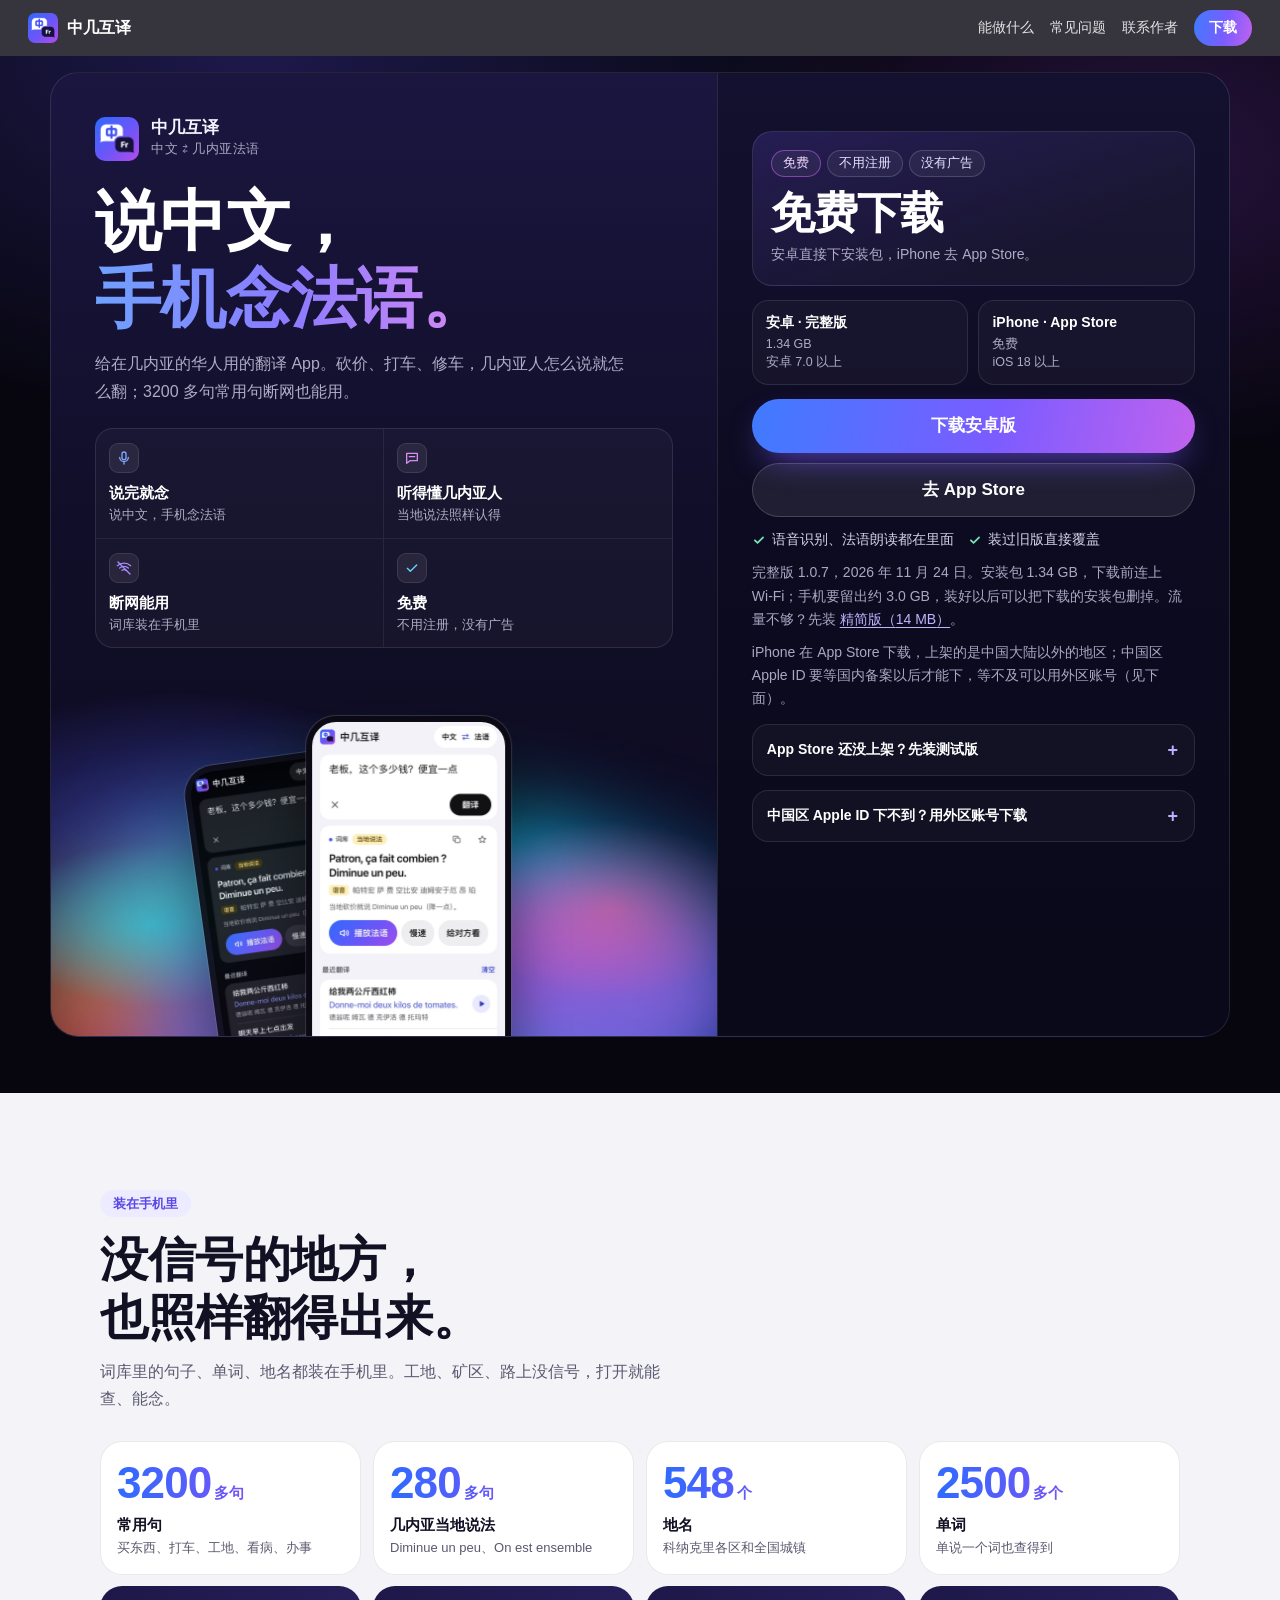
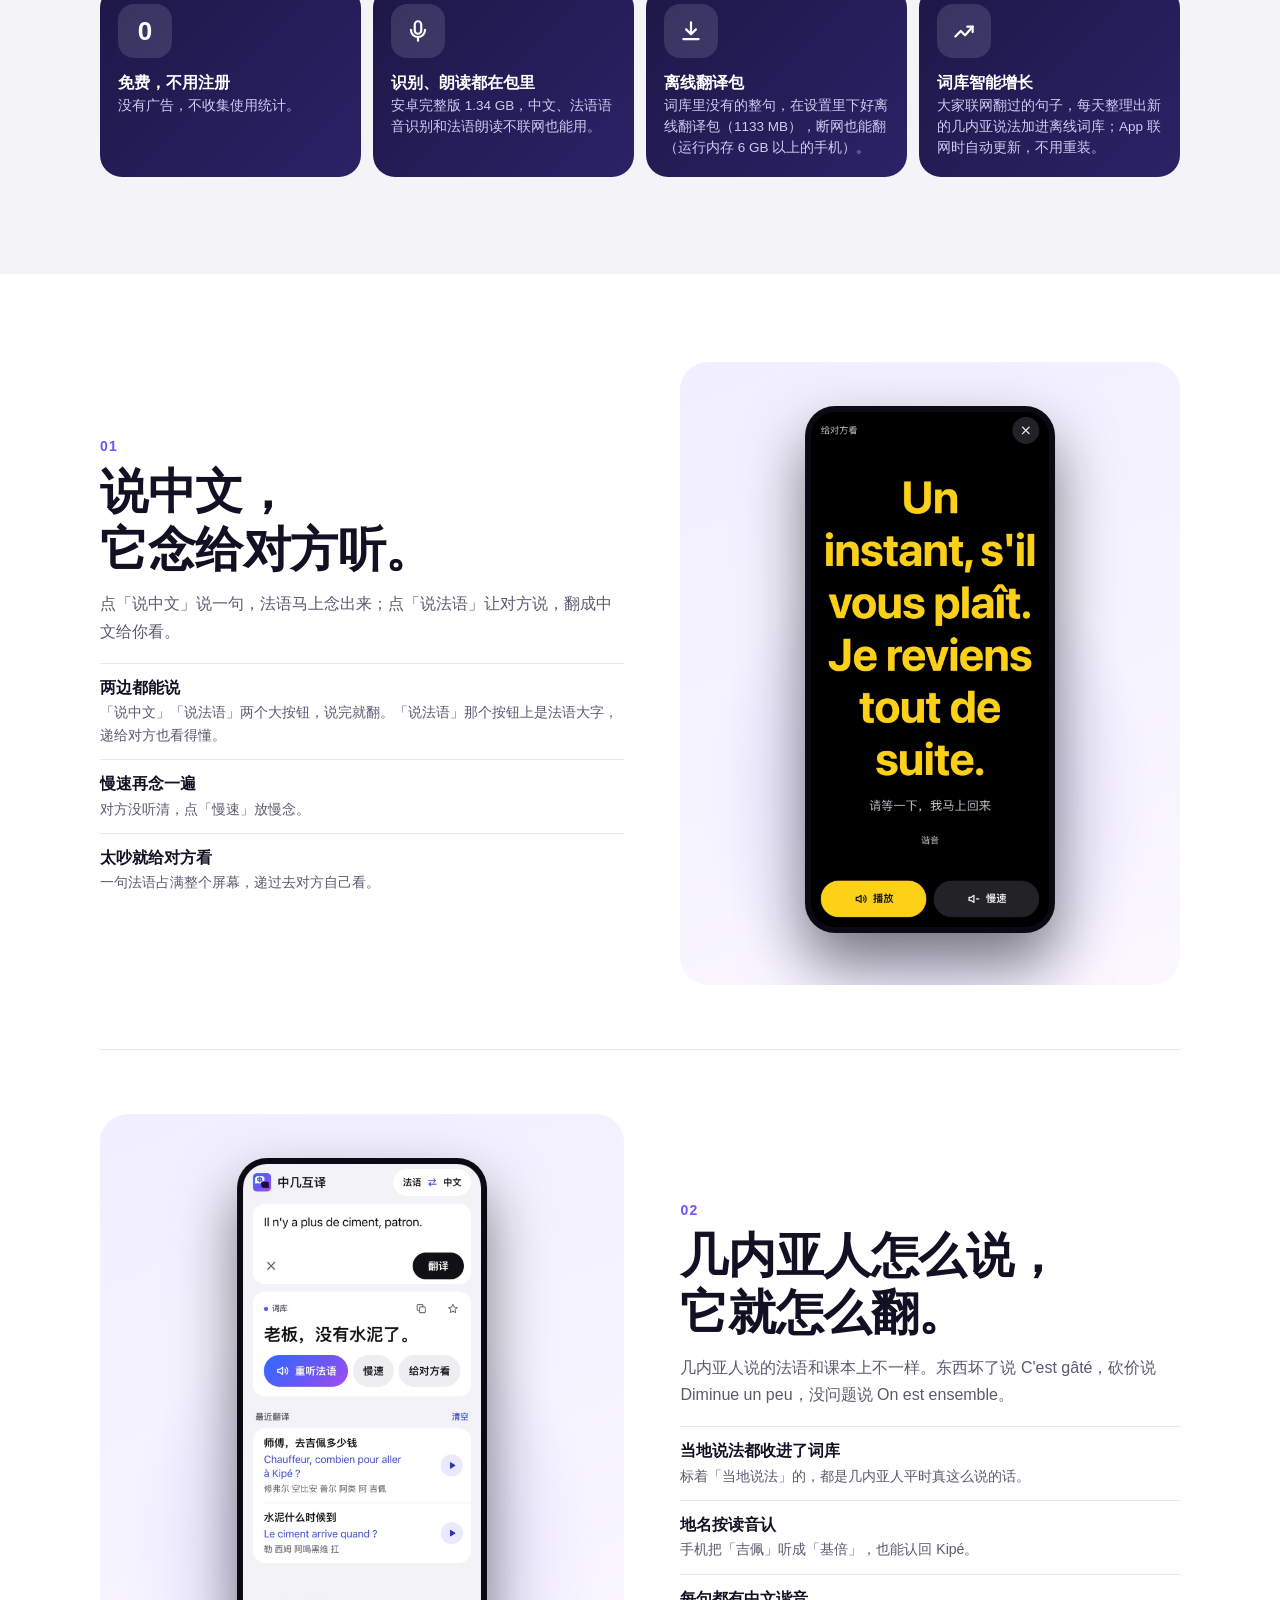
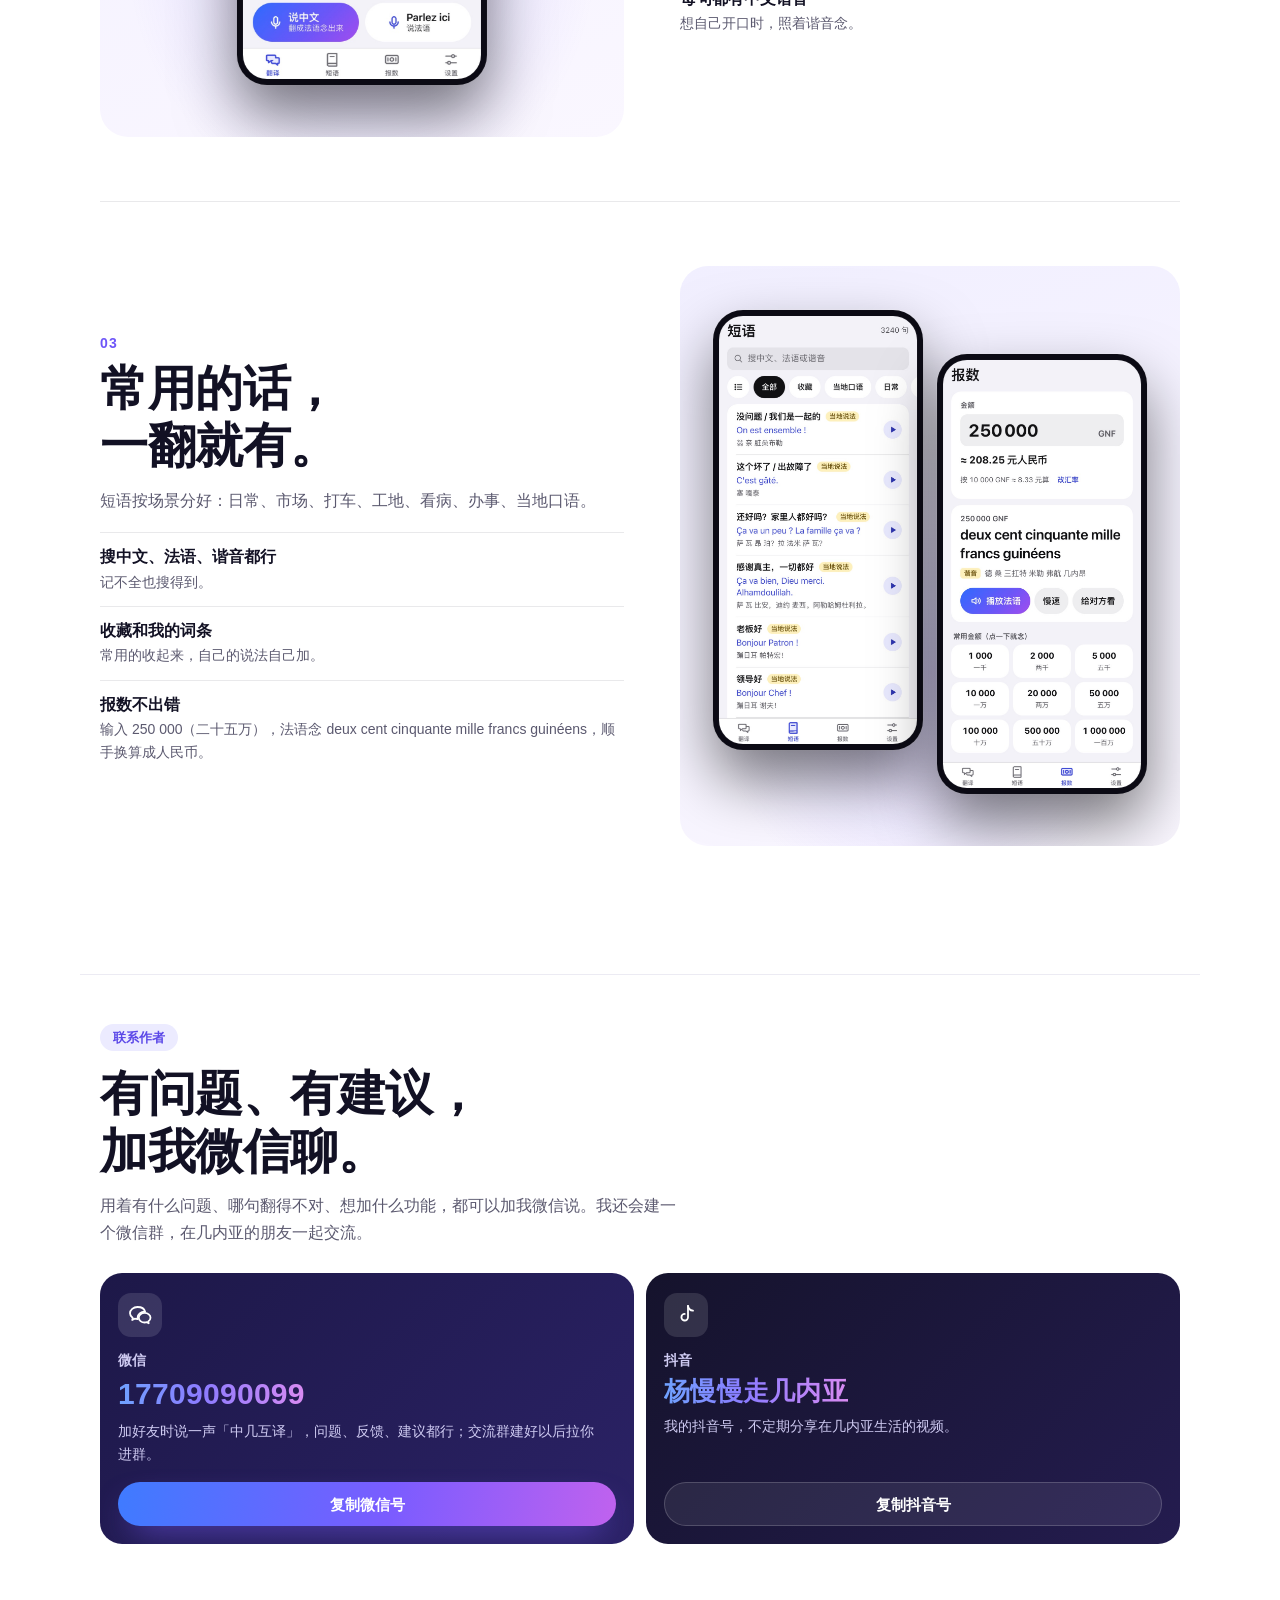
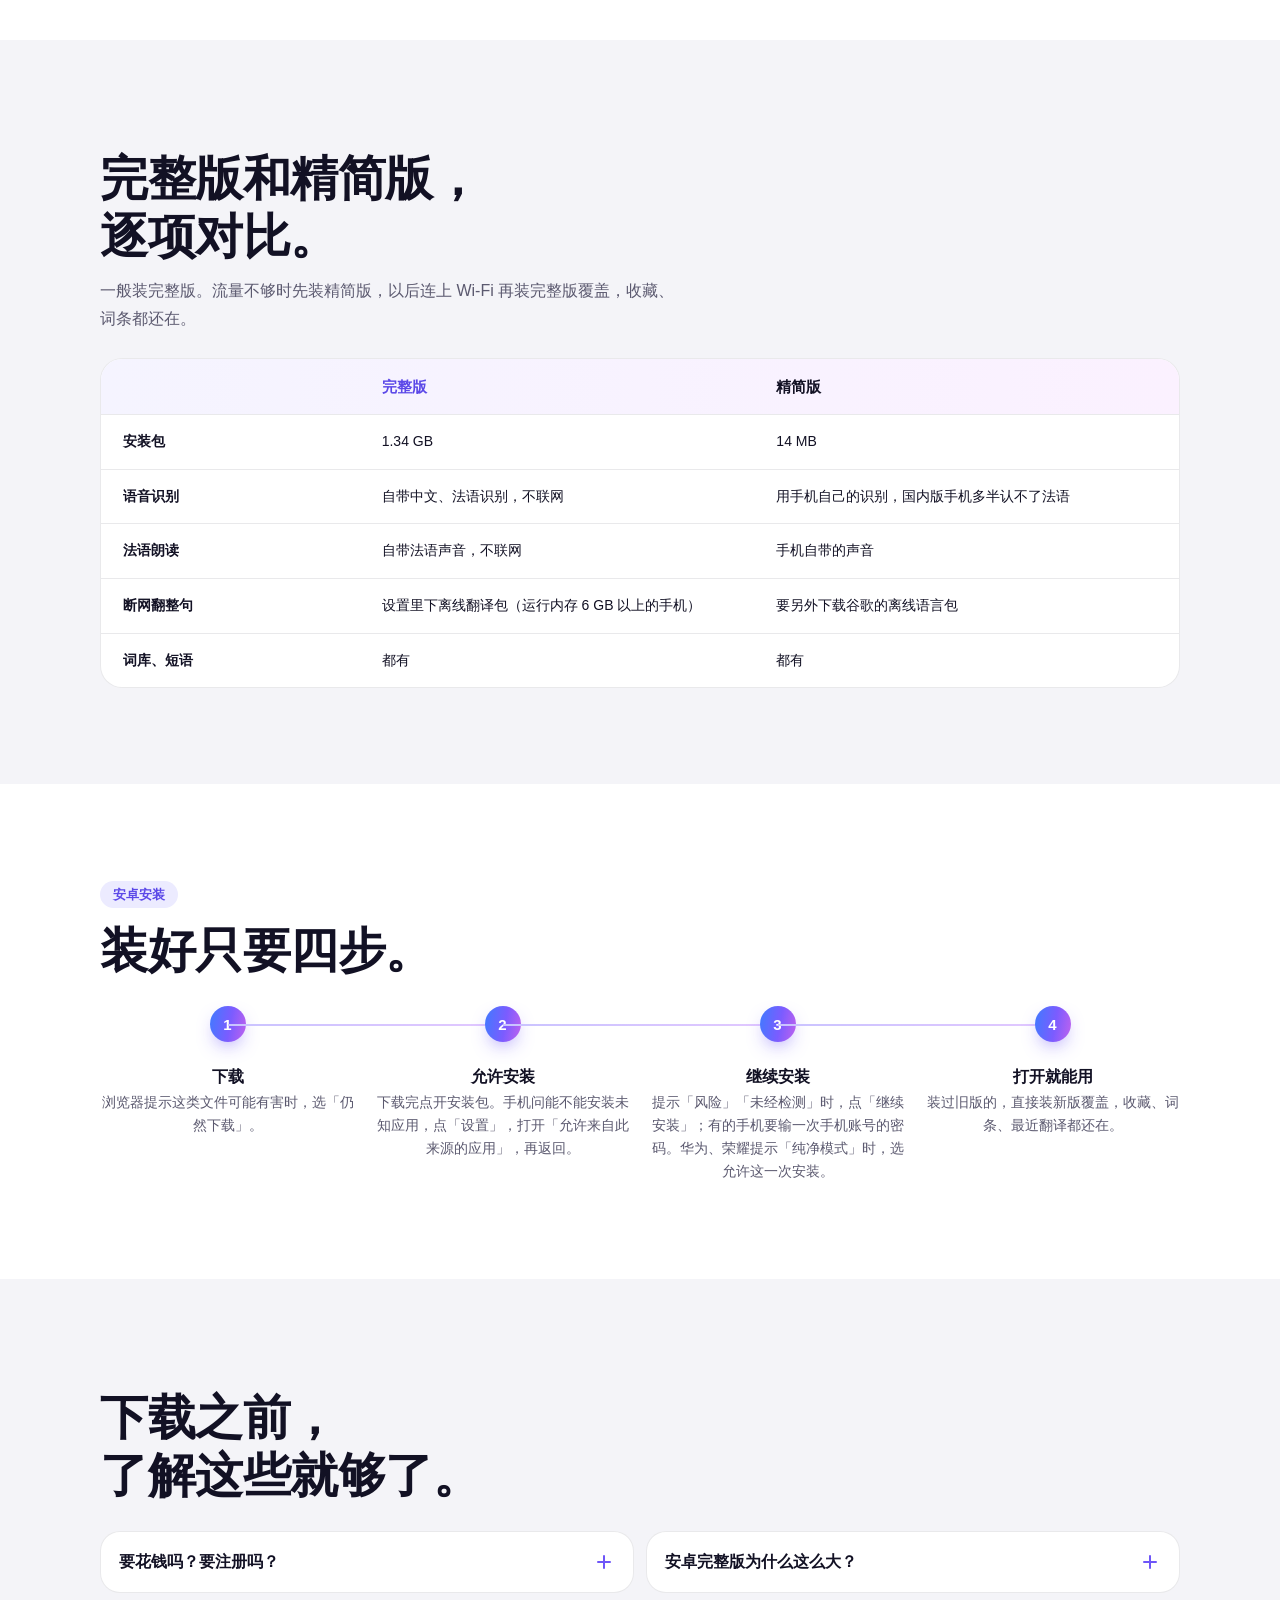
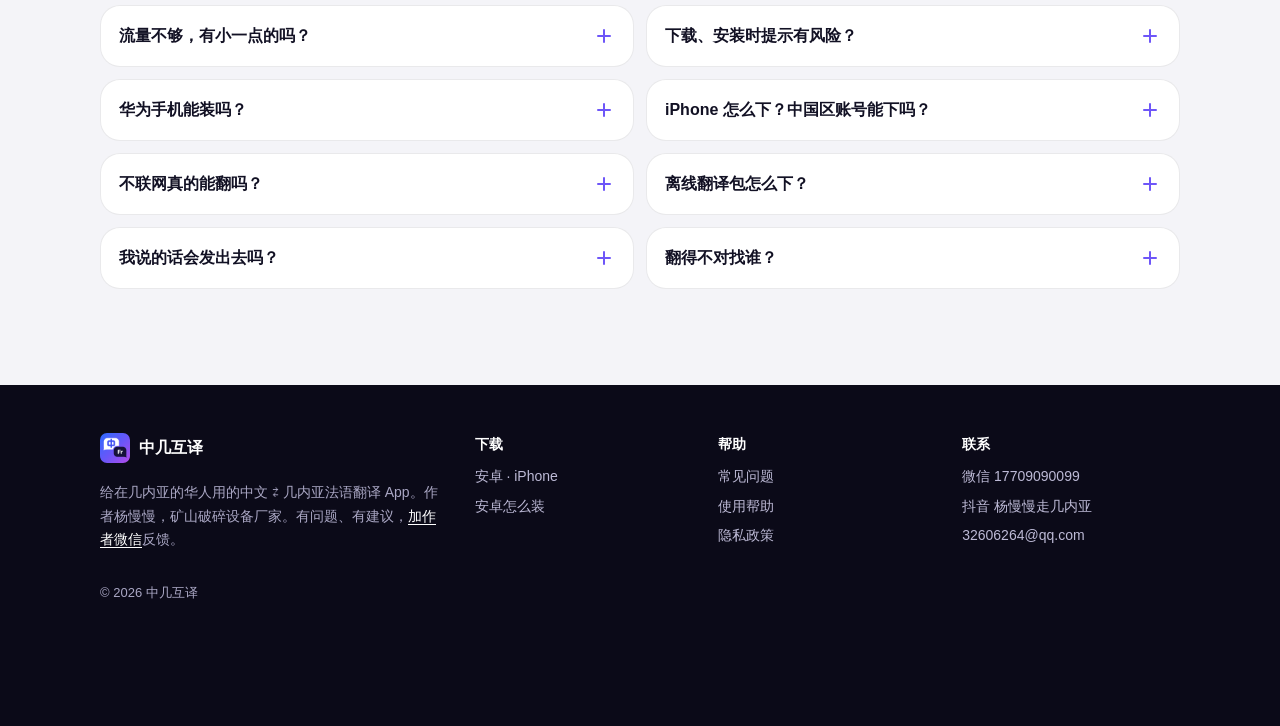
==== commit 15539110: "更新网页 2026-11-25" ====
--- a/index.html
+++ b/index.html
@@ -1,6 +1,5 @@
 <!DOCTYPE html>
-<!-- data-android-soon：安卓安装包还没公开，下载按钮写「安卓版即将开放」（site.js）。安装包公开以后删掉这个标记，再发一次网站 -->
-<html lang="zh-CN" data-android-soon>
+<html lang="zh-CN">
 <head>
 <meta charset="UTF-8">
 <meta name="viewport" content="width=device-width, initial-scale=1, viewport-fit=cover">
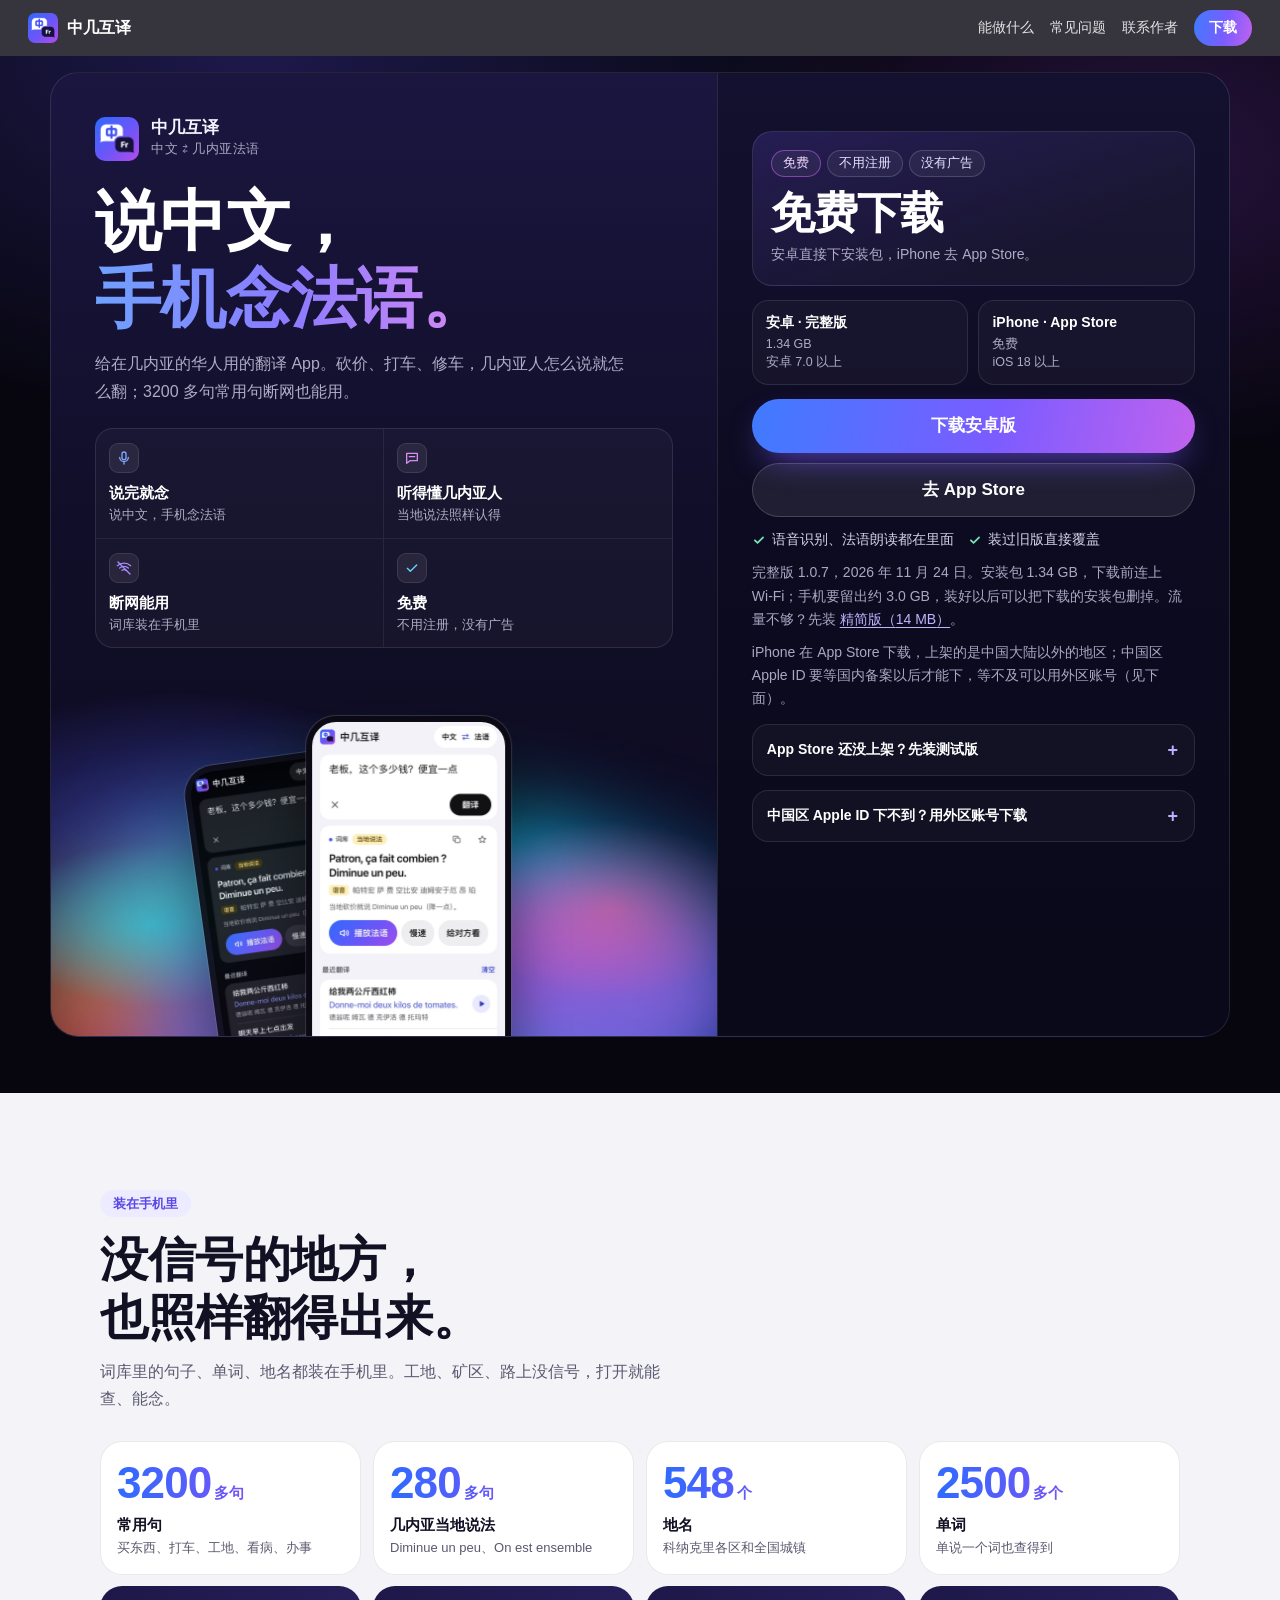
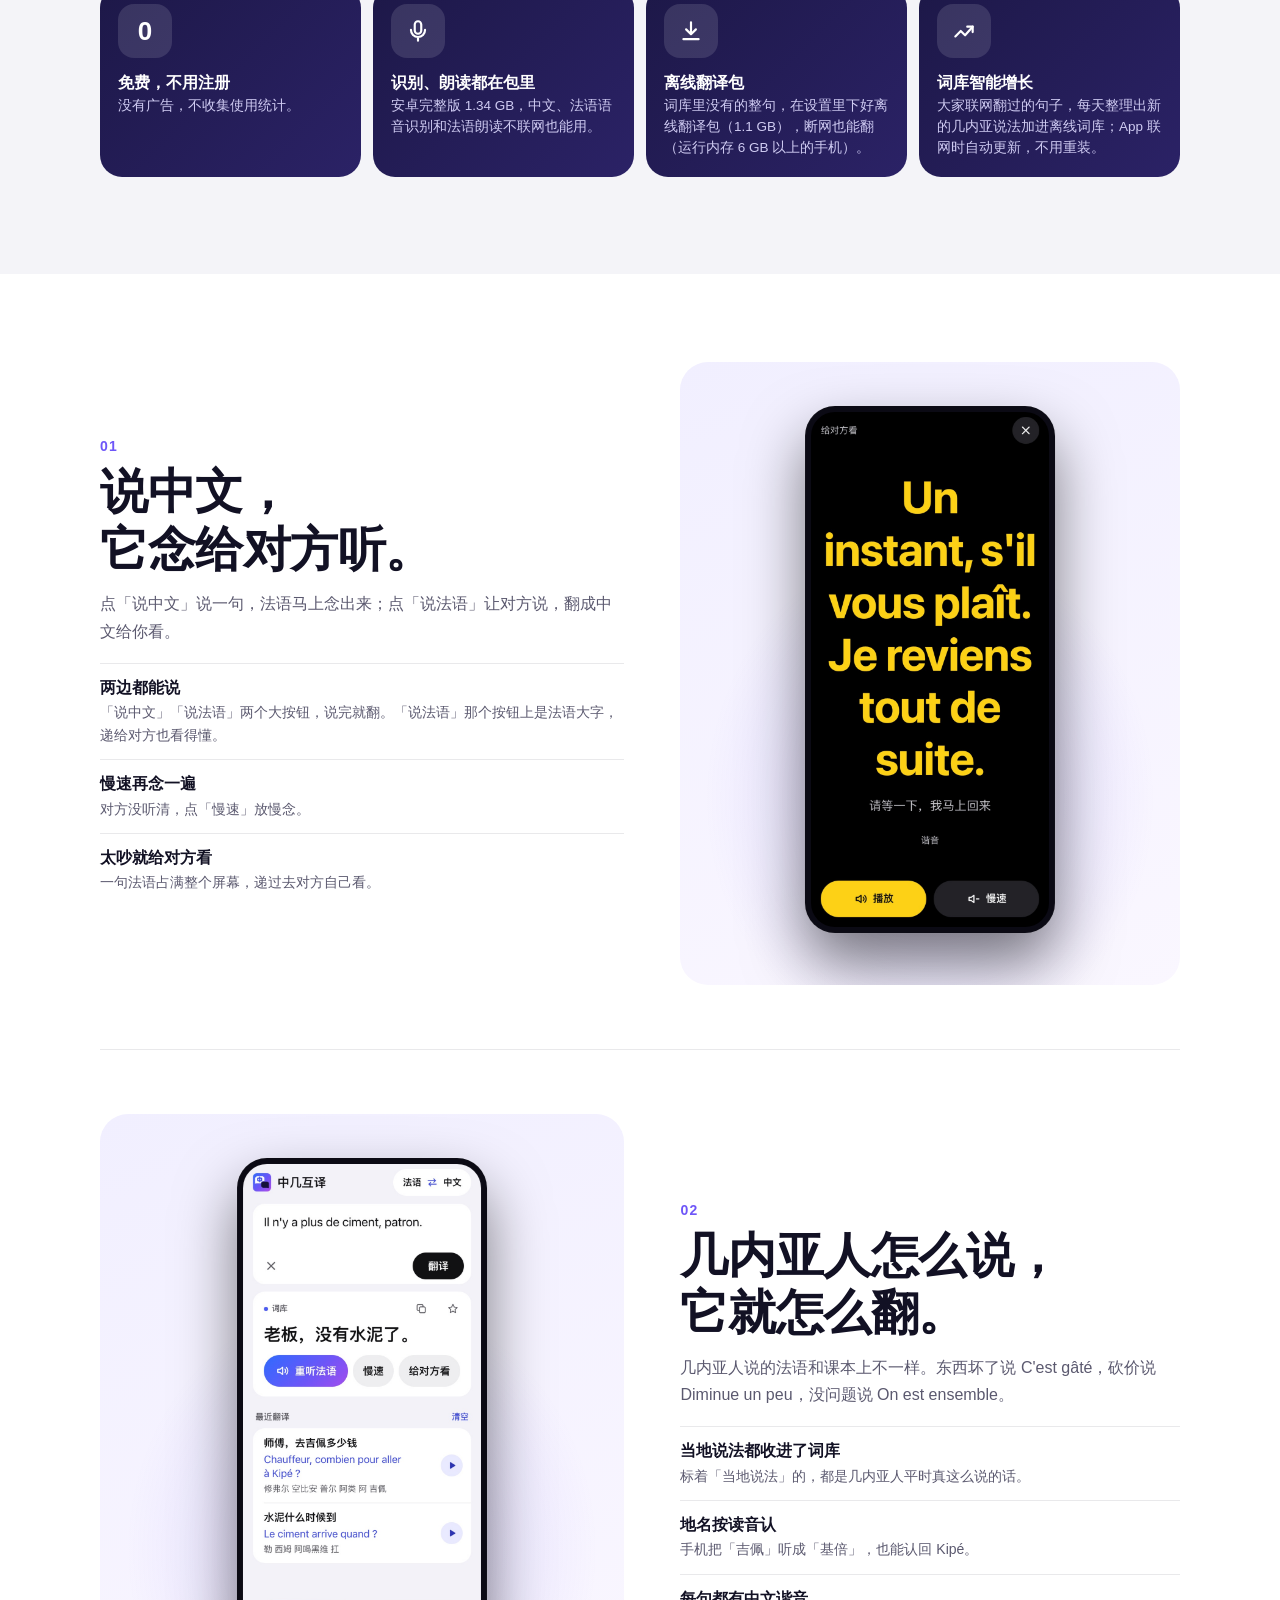
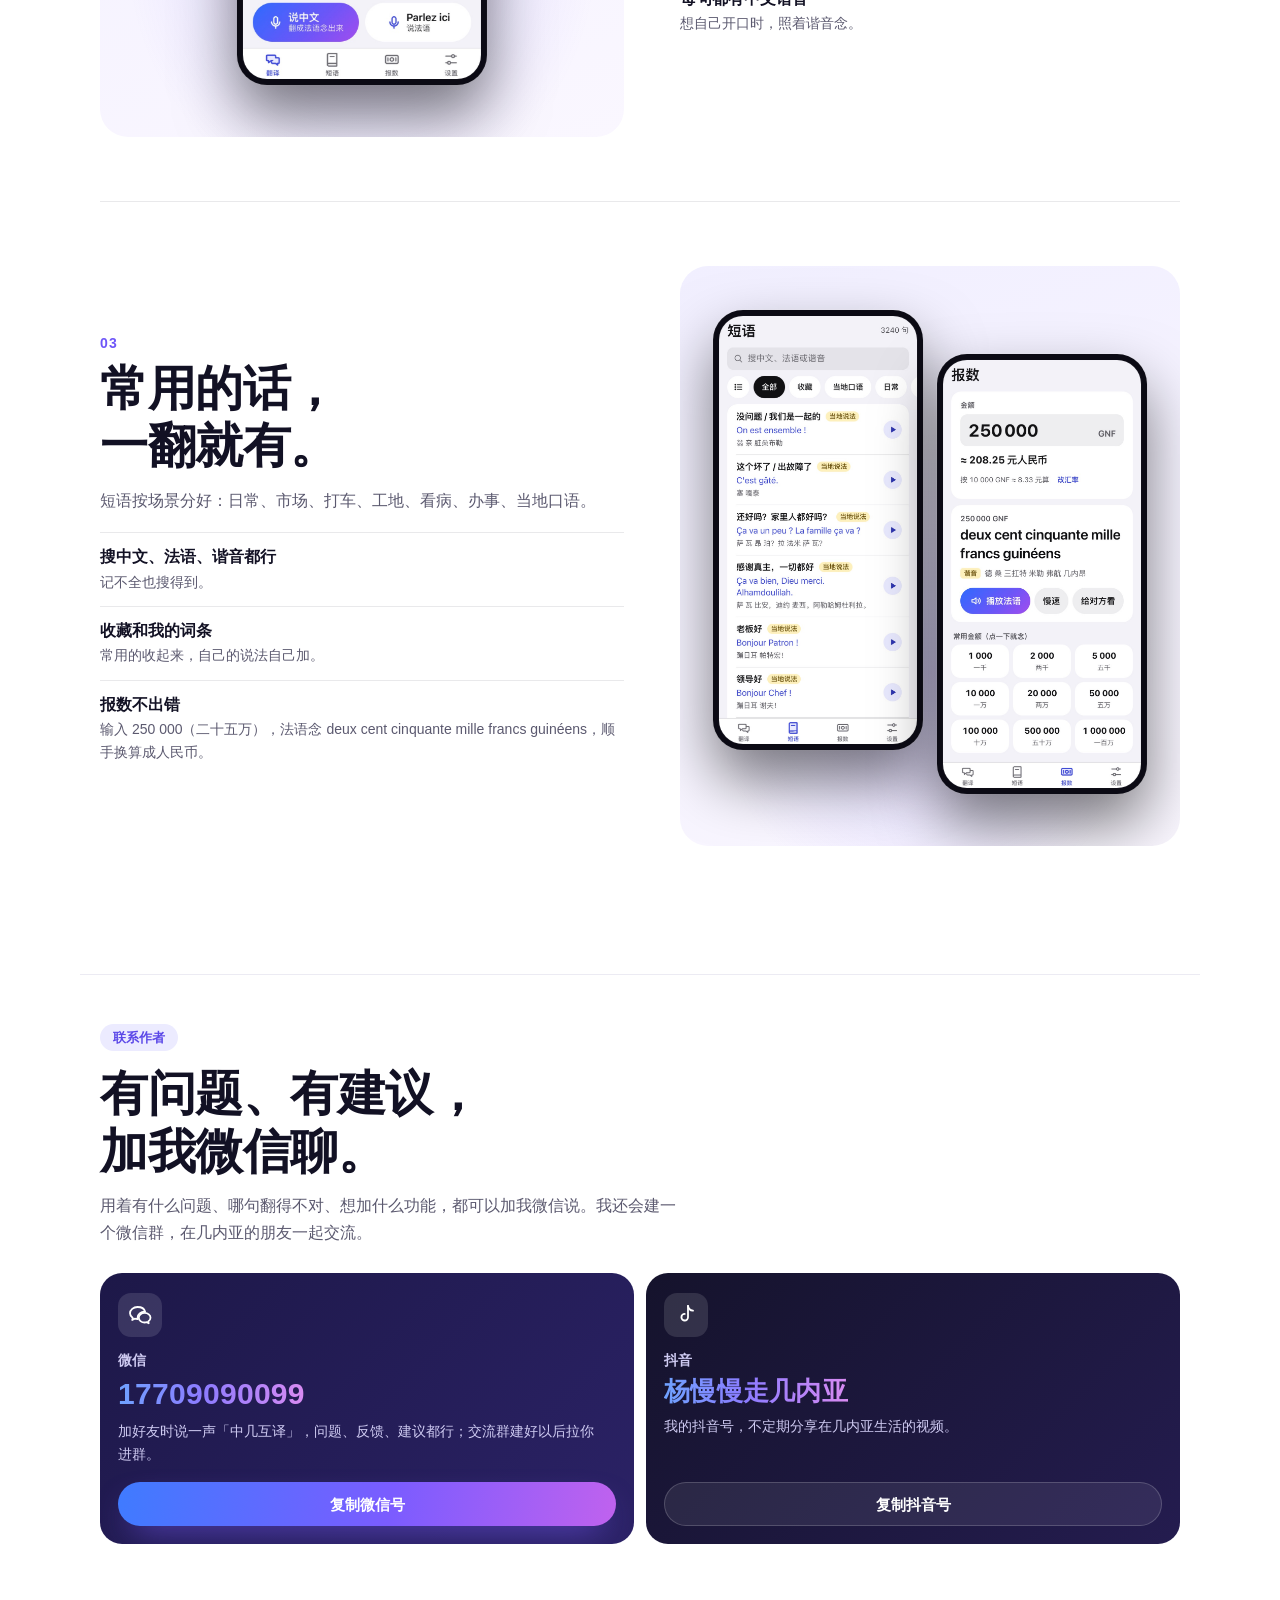
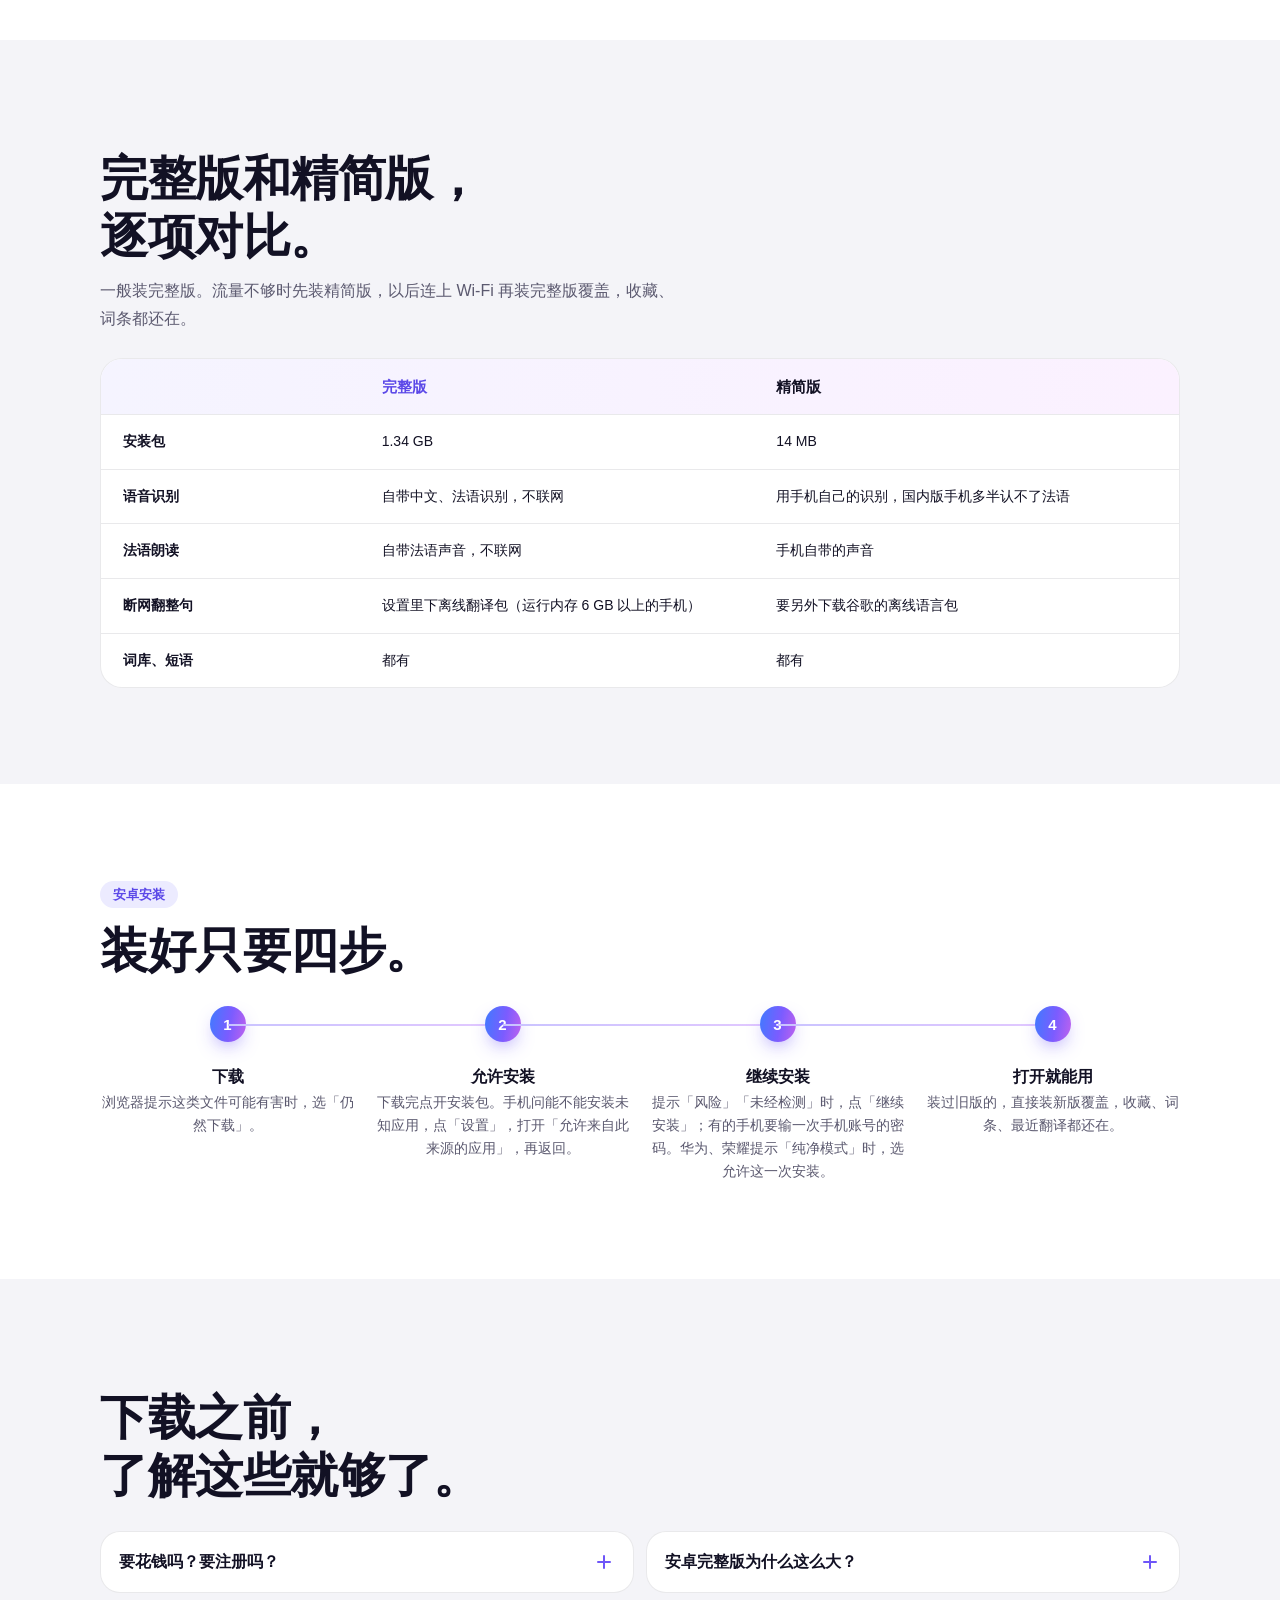
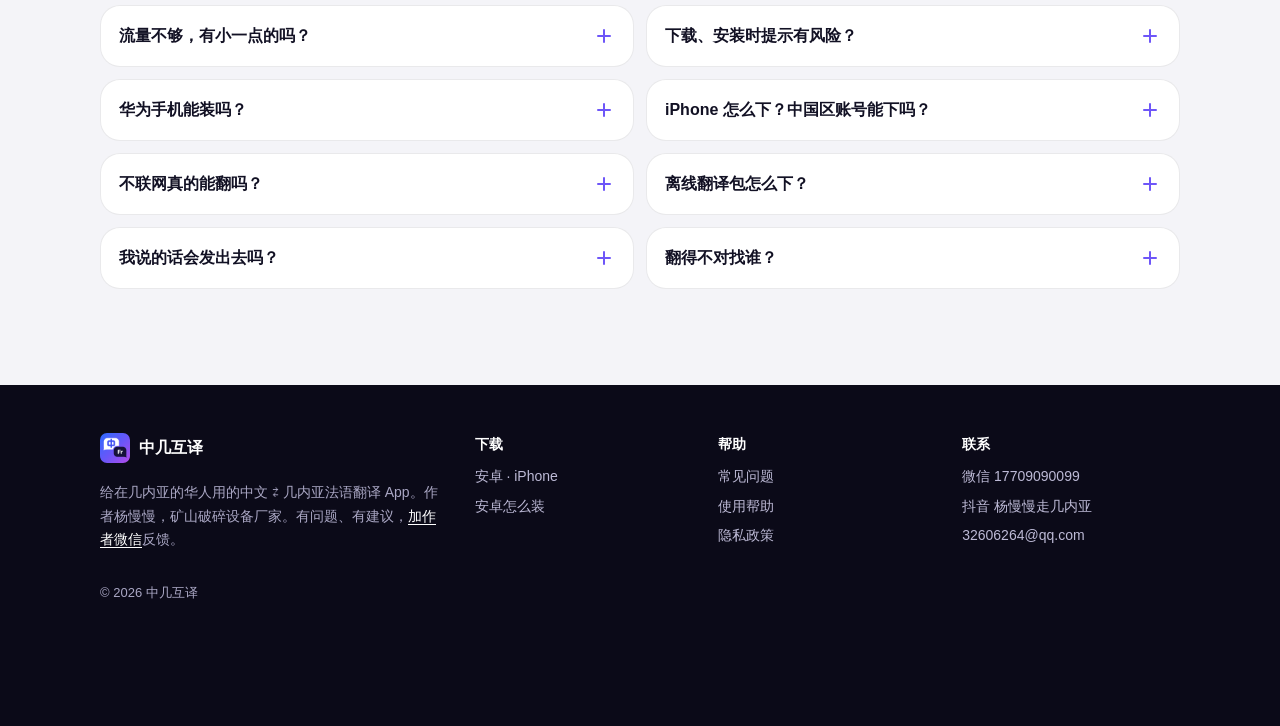
==== commit c3d52ab2: "更新网页 2026-11-25" ====
--- a/index.html
+++ b/index.html
@@ -129,7 +129,7 @@
     <ul class="big3" data-reveal="group">
       <li><i>0</i><div><b>免费，不用注册</b><span>没有广告，不收集使用统计。</span></div></li>
       <li><i><svg viewBox="0 0 24 24" aria-hidden="true"><rect x="9" y="3" width="6" height="11.5" rx="3"/><path d="M5.5 11a6.5 6.5 0 0 0 13 0M12 17.5V21"/></svg></i><div><b>识别、朗读都在包里</b><span>安卓完整版 <span data-v="full">1.34&nbsp;GB</span>，中文、法语语音识别和法语朗读不联网也能用。</span></div></li>
-      <li><i><svg viewBox="0 0 24 24" aria-hidden="true"><path d="M12 4v11M7.5 10.5 12 15l4.5-4.5M5 19.5h14"/></svg></i><div><b>离线翻译包</b><span>词库里没有的整句，在设置里下好离线翻译包（<span data-v="pack">1133&nbsp;MB</span>），断网也能翻（运行内存 6&nbsp;GB 以上的手机）。</span></div></li>
+      <li><i><svg viewBox="0 0 24 24" aria-hidden="true"><path d="M12 4v11M7.5 10.5 12 15l4.5-4.5M5 19.5h14"/></svg></i><div><b>离线翻译包</b><span>词库里没有的整句，在设置里下好离线翻译包（<span data-v="pack">1.1&nbsp;GB</span>），断网也能翻（运行内存 6&nbsp;GB 以上的手机）。</span></div></li>
       <li><i><svg viewBox="0 0 24 24" aria-hidden="true"><path d="M4 17l5-5 4 4 7-8"/><path d="M15 8h5v5"/></svg></i><div><b>词库智能增长</b><span>大家联网翻过的句子，每天整理出新的几内亚说法加进离线词库；App 联网时自动更新，不用重装。</span></div></li>
     </ul>
   </div>
@@ -275,7 +275,7 @@
       </details>
       <details class="qa" name="faq">
         <summary>离线翻译包怎么下？</summary>
-        <div class="qa__a"><p>装好安卓完整版，打开 App 的设置，在「离线翻译」那一组点「下载离线翻译包（<span data-v="pack">1133&nbsp;MB</span>）」。最好连 Wi‑Fi，用手机流量时 App 会先问你。切到别的 App 也接着下，允许 App 发通知的话，通知栏能看到进度（不允许也照样下）；网断了，下次从断的地方接着下；下完会自己检查文件完整不完整。</p><p>要运行内存 6&nbsp;GB 以上的手机；设置里没有这一项，就是这台手机用不了，精简版也没有。用离线翻译包翻的句子都在手机上翻，不发出去。</p></div>
+        <div class="qa__a"><p>装好安卓完整版，打开 App 的设置，在「离线翻译」那一组点「下载离线翻译包（<span data-v="pack">1.1&nbsp;GB</span>）」。最好连 Wi‑Fi，用手机流量时 App 会先问你。切到别的 App 也接着下，允许 App 发通知的话，通知栏能看到进度（不允许也照样下）；网断了，下次从断的地方接着下；下完会自己检查文件完整不完整。</p><p>要运行内存 6&nbsp;GB 以上的手机；设置里没有这一项，就是这台手机用不了，精简版也没有。用离线翻译包翻的句子都在手机上翻，不发出去。</p></div>
       </details>
       <details class="qa" name="faq">
         <summary>我说的话会发出去吗？</summary>
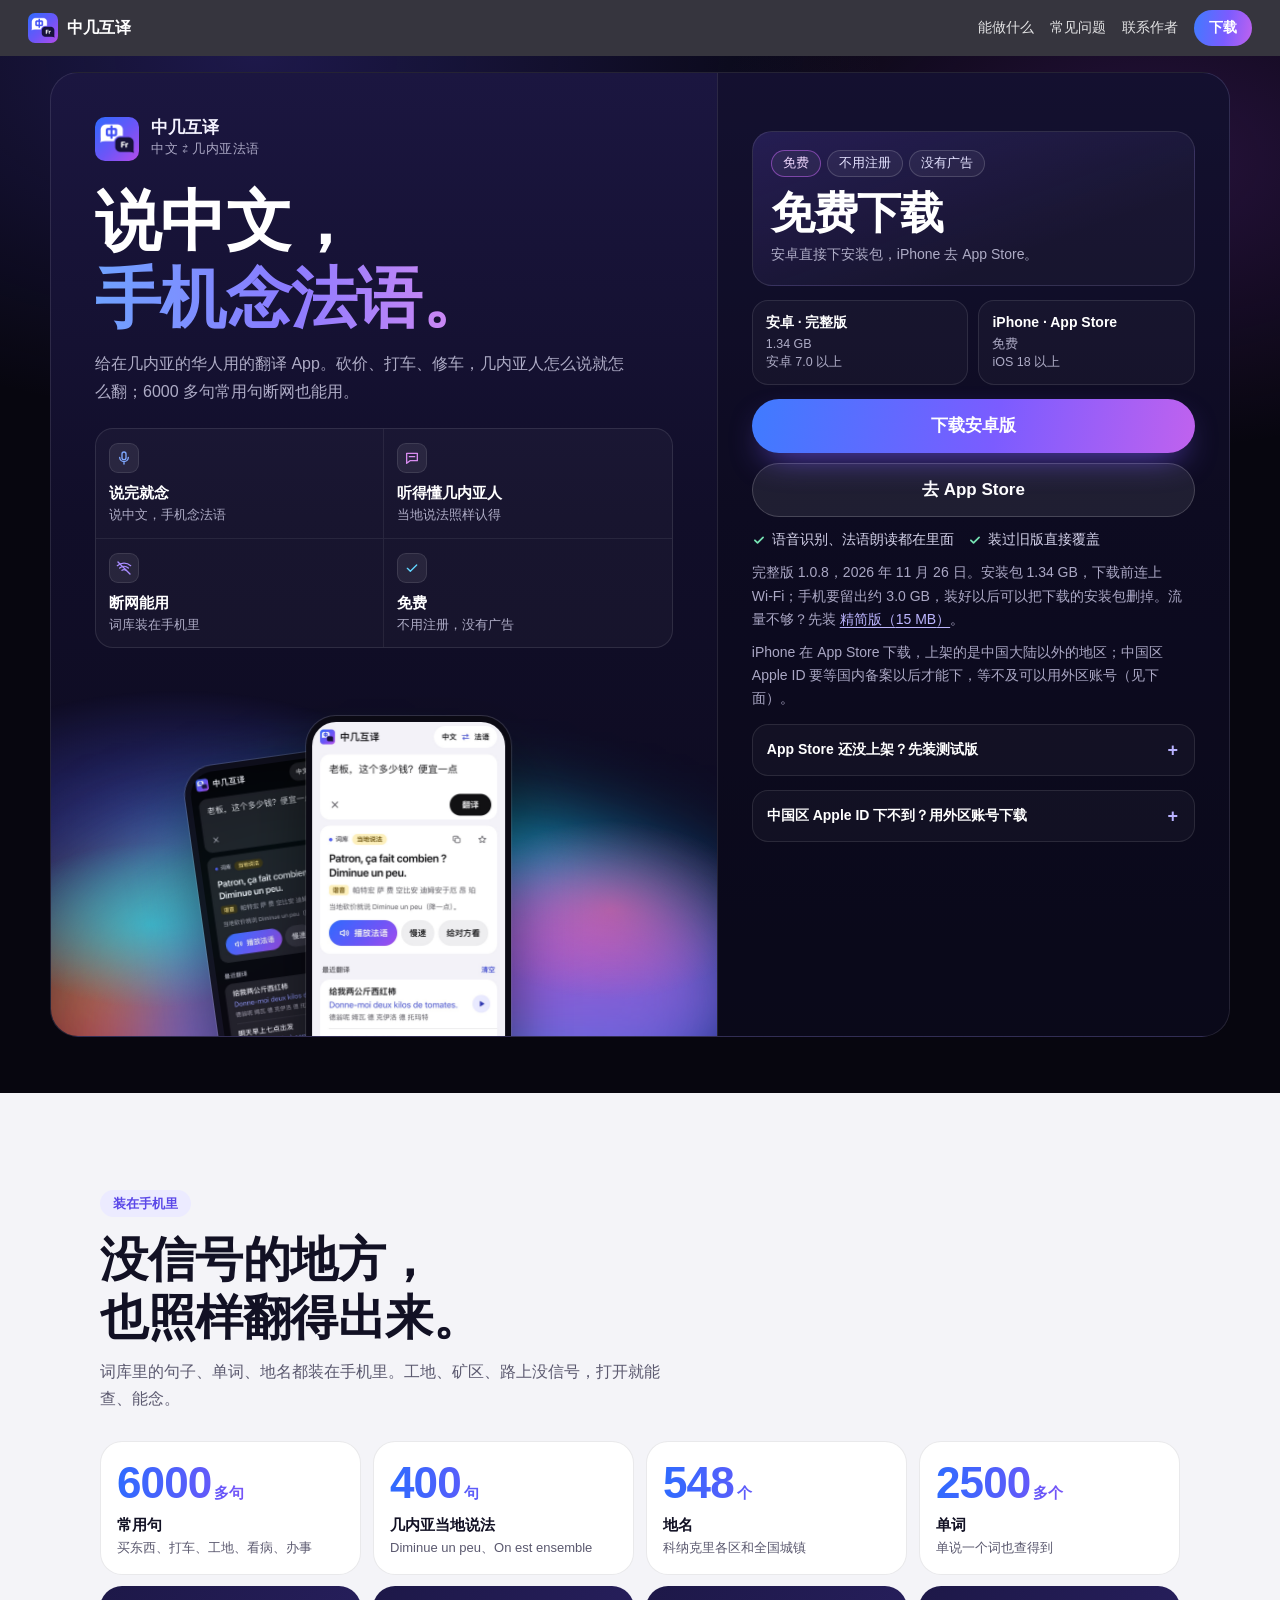
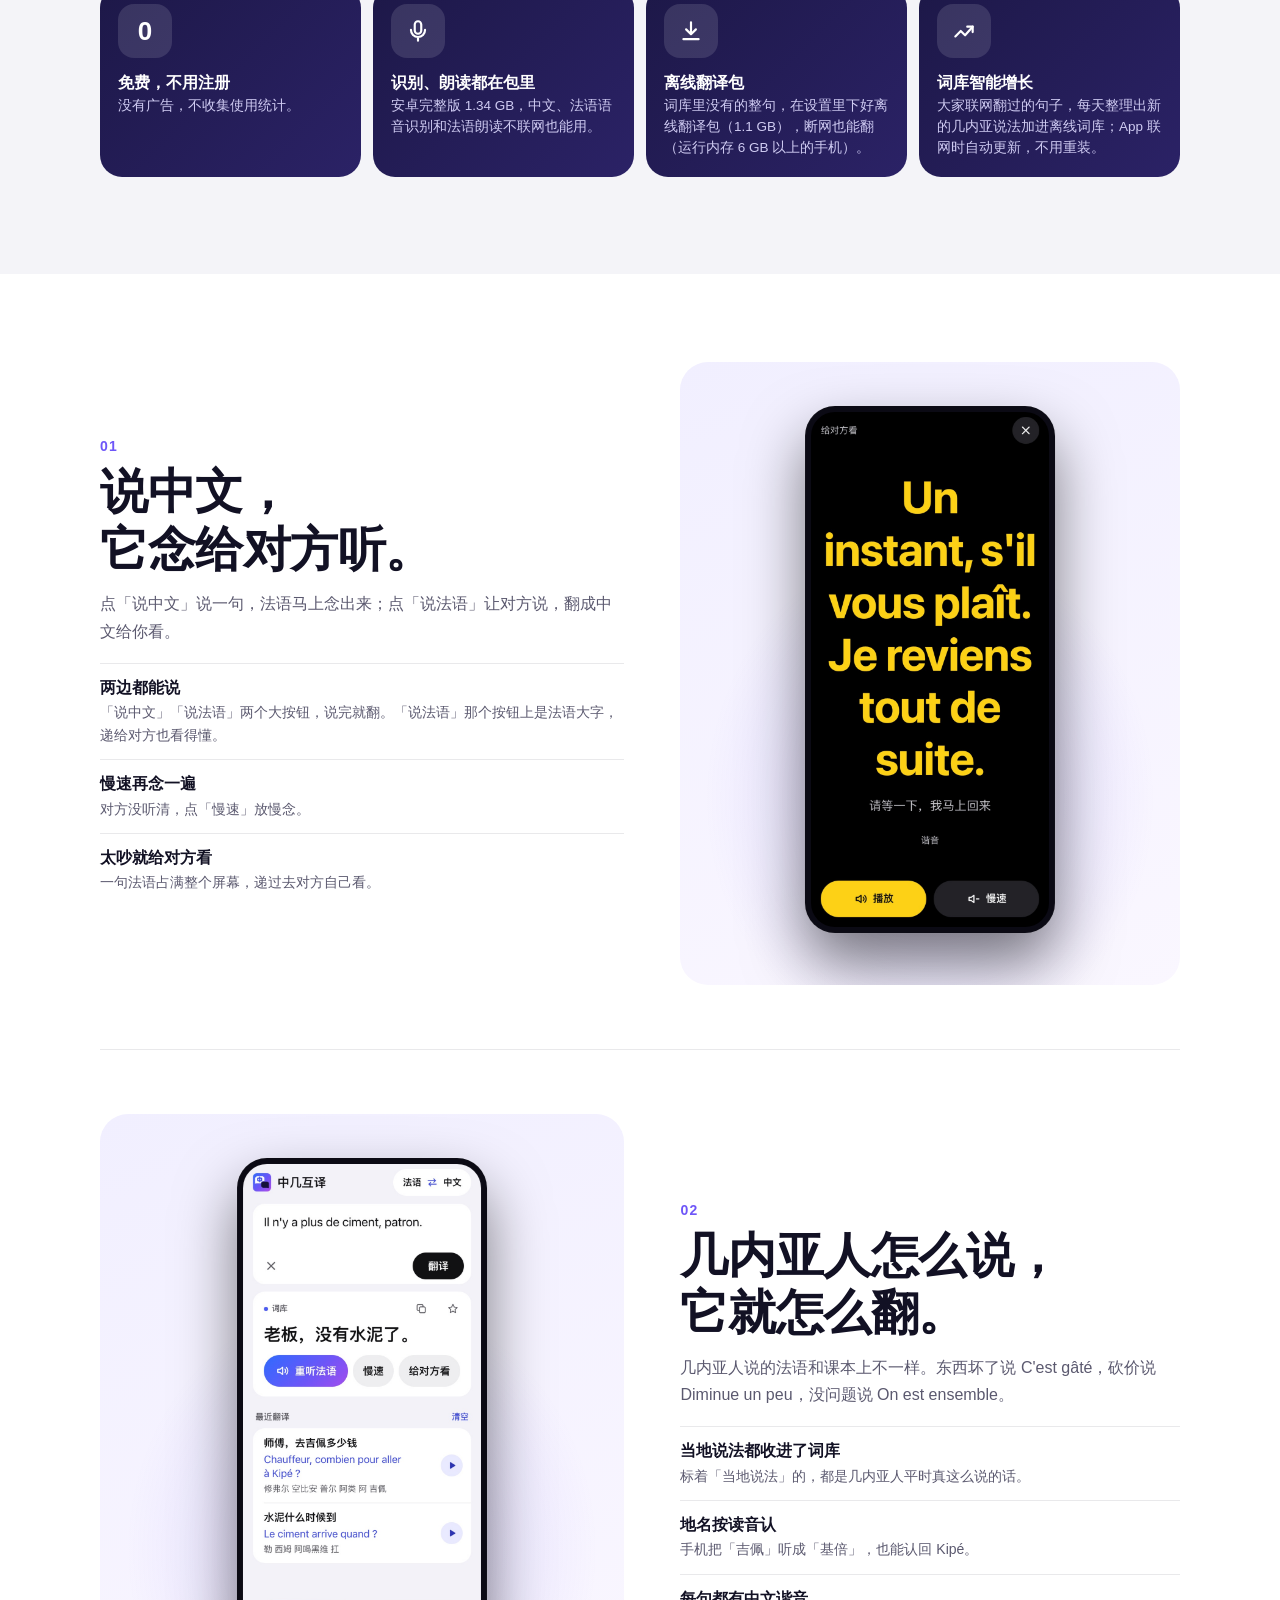
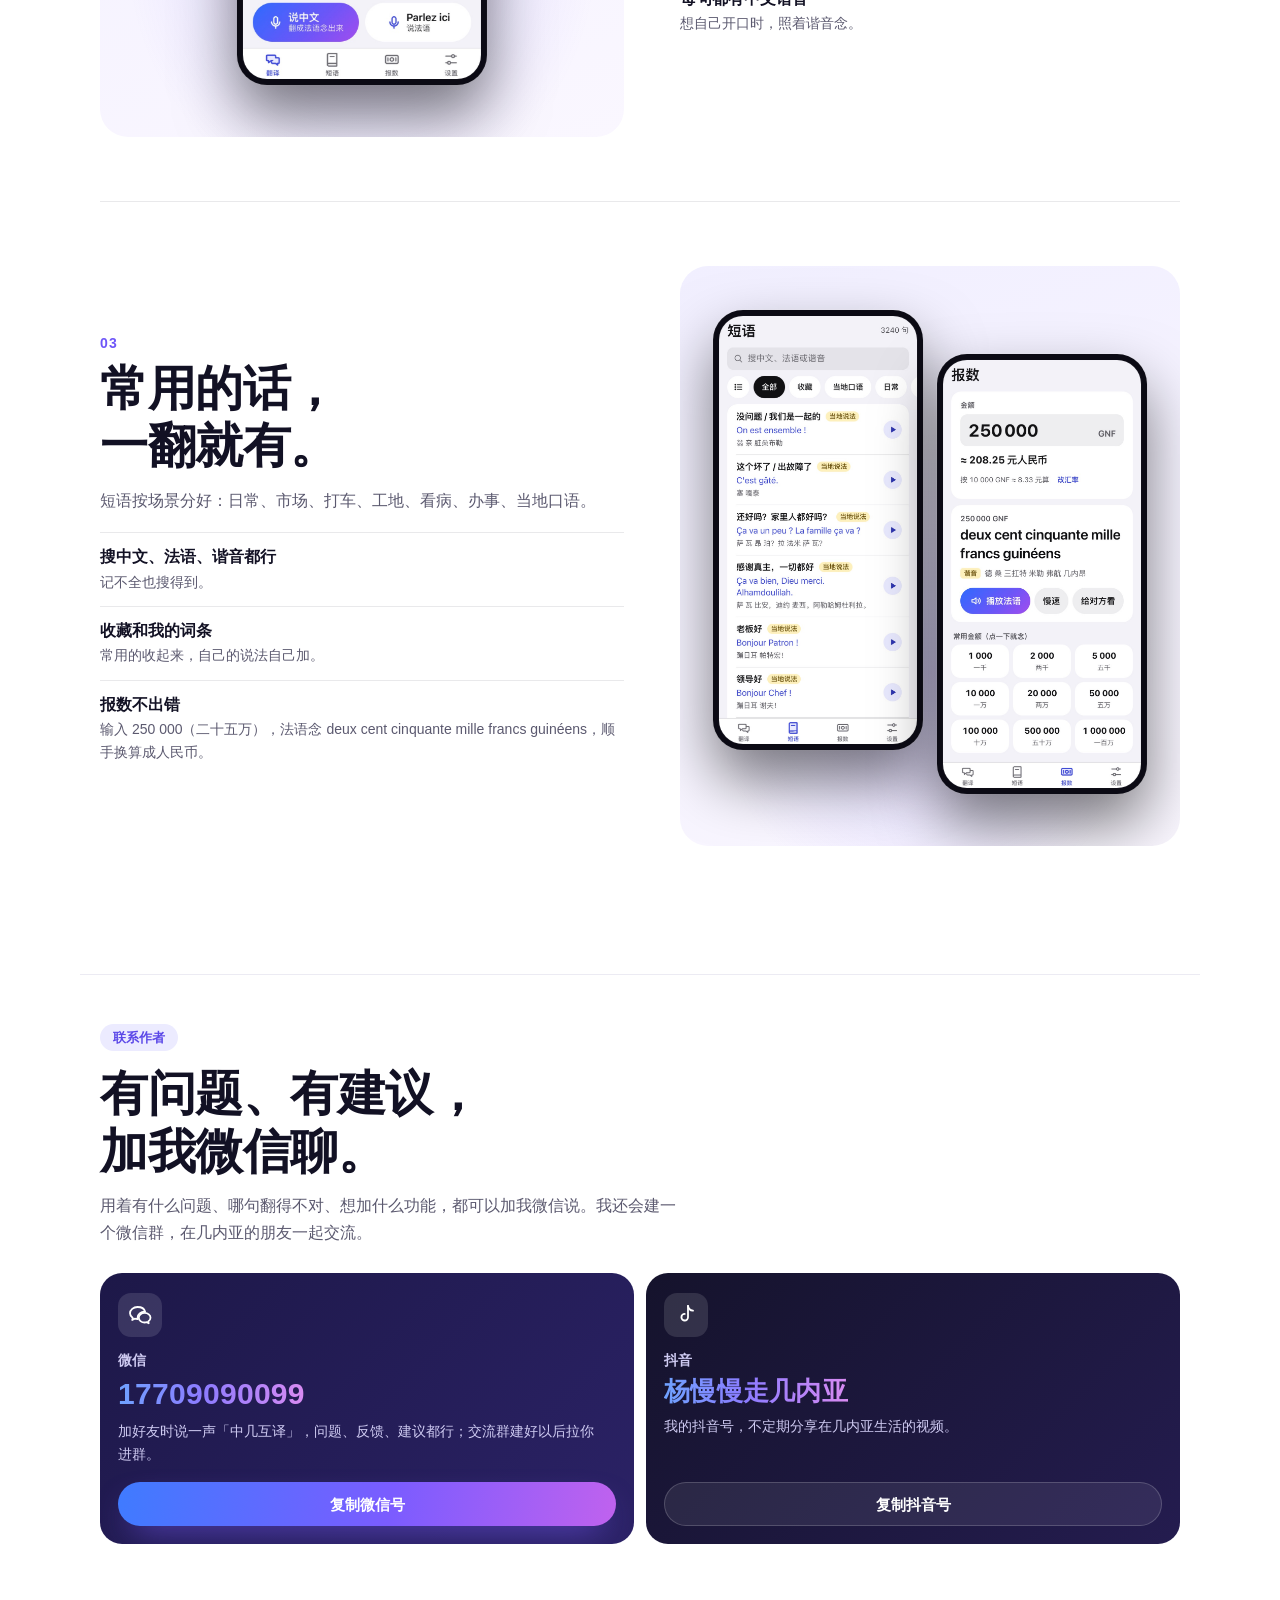
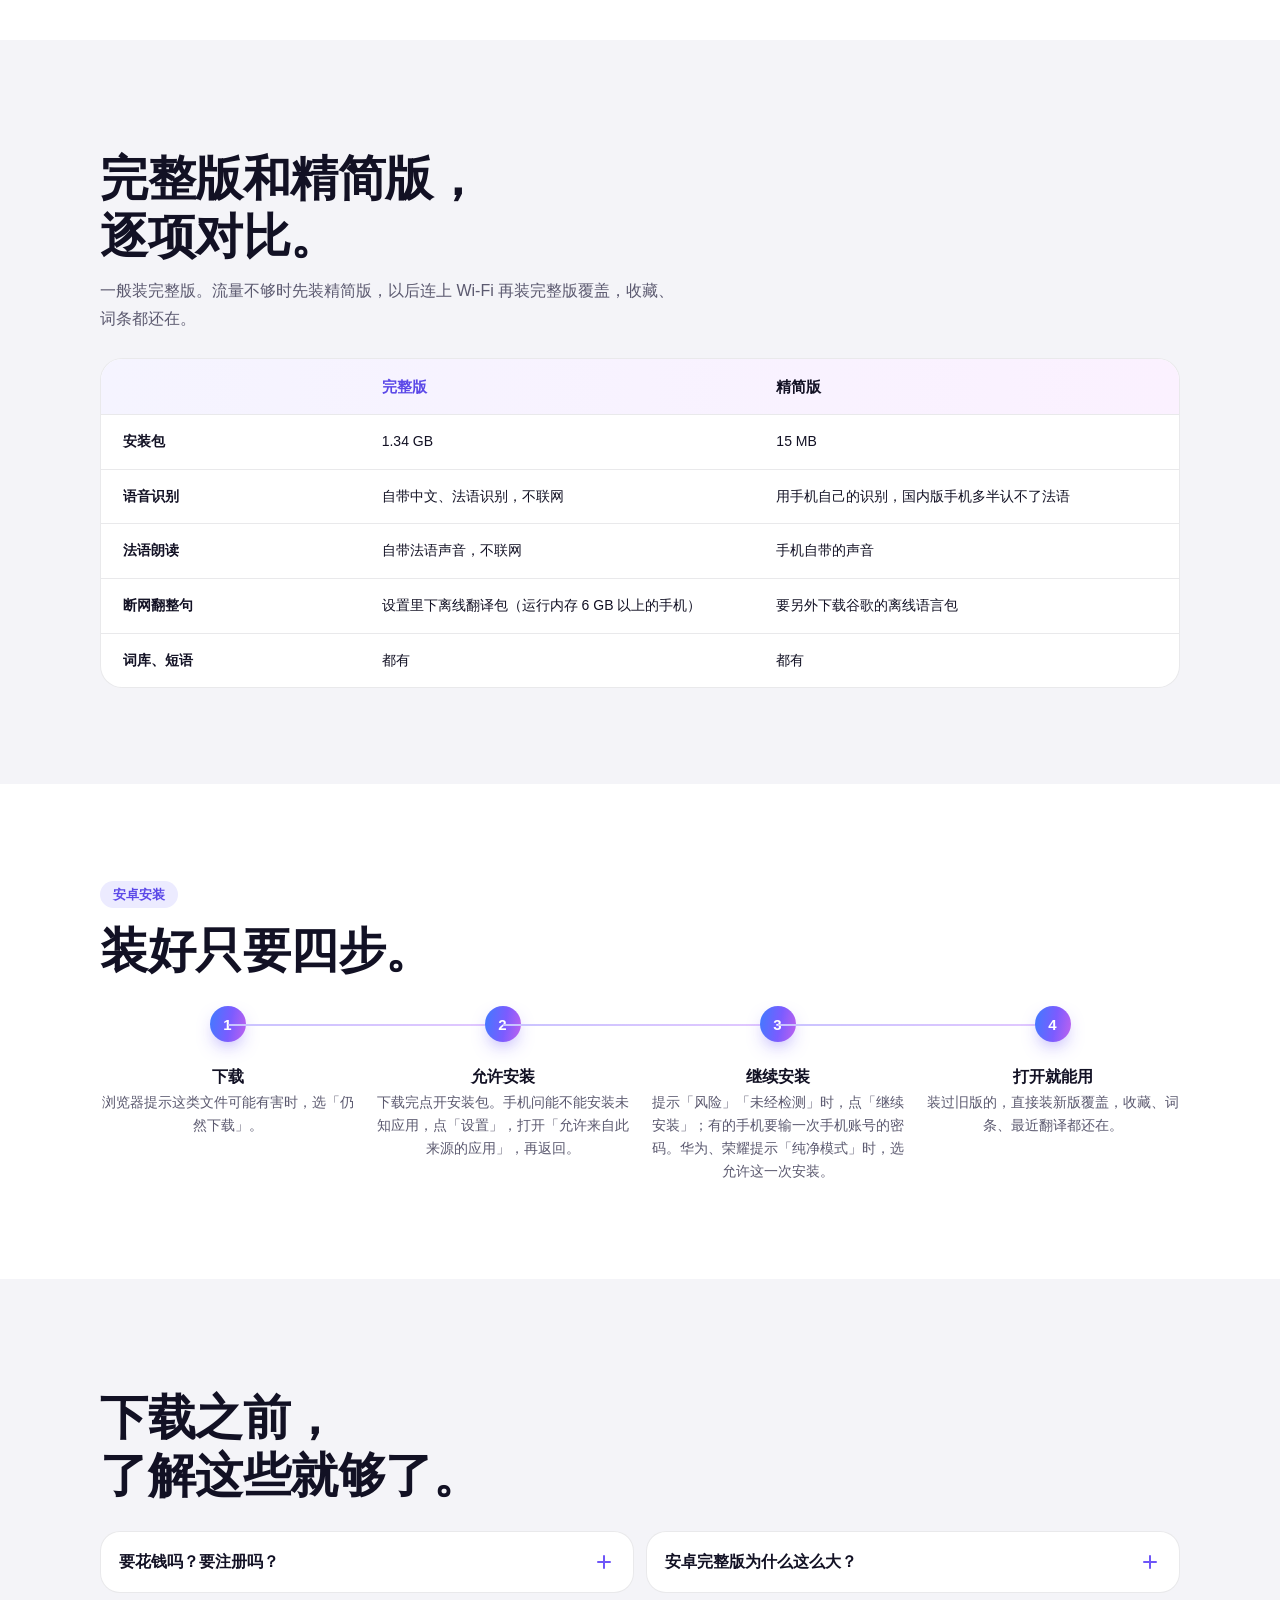
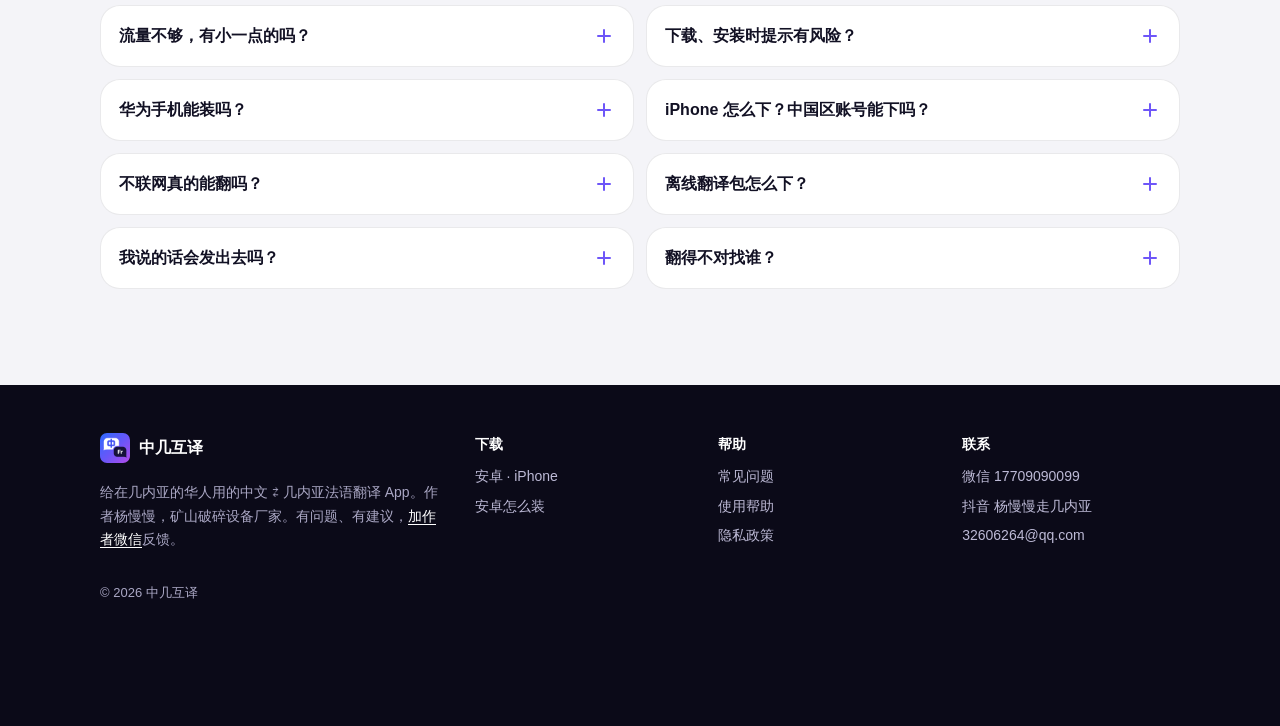
==== commit 73b741f9: "更新网页 2026-11-26" ====
--- a/index.html
+++ b/index.html
@@ -4,7 +4,7 @@
 <meta charset="UTF-8">
 <meta name="viewport" content="width=device-width, initial-scale=1, viewport-fit=cover">
 <title>中几互译：说中文，手机念几内亚法语｜安卓、iPhone 下载</title>
-<meta name="description" content="中几互译是给在几内亚的华人用的翻译 App：中文和几内亚人平时说的法语两边互译，3200 多句常用句断网也能用。安卓完整版直接下载，iPhone 去 App Store。">
+<meta name="description" content="中几互译是给在几内亚的华人用的翻译 App：中文和几内亚人平时说的法语两边互译，6000 多句常用句断网也能用。安卓完整版直接下载，iPhone 去 App Store。">
 <meta name="theme-color" content="#07060f">
 <meta property="og:type" content="website">
 <meta property="og:title" content="中几互译：说中文，手机念法语">
@@ -41,7 +41,7 @@
         <div><b>中几互译</b><small>中文 ⇄ 几内亚法语</small></div>
       </div>
       <h1 id="hero-title">说中文，<br><span class="grad-text">手机念法语。</span></h1>
-      <p class="hero__lead">给在几内亚的华人用的翻译 App。砍价、打车、修车，几内亚人怎么说就怎么翻；3200 多句常用句断网也能用。</p>
+      <p class="hero__lead">给在几内亚的华人用的翻译 App。砍价、打车、修车，几内亚人怎么说就怎么翻；6000 多句常用句断网也能用。</p>
       <ul class="quad">
         <li><span class="ico" aria-hidden="true"><svg viewBox="0 0 24 24"><rect x="9" y="3" width="6" height="11.5" rx="3"/><path d="M5.5 11a6.5 6.5 0 0 0 13 0M12 17.5V21"/></svg></span><b>说完就念</b><span>说中文，手机念法语</span></li>
         <li><span class="ico" aria-hidden="true"><svg viewBox="0 0 24 24"><path d="M4 5h16v11H9l-5 4z"/><path d="M8 10h8"/></svg></span><b>听得懂几内亚人</b><span>当地说法照样认得</span></li>
@@ -78,11 +78,11 @@
         </div>
       </div>
       <div class="get__btns">
-        <a class="btn btn--grad" id="getAndroid" href="https://github.com/coleyeung001-arch/zhongjihuyi/releases/download/android-1.0.7/zhongjihuyi-1.0.7.apk" data-size="1.34 GB">下载安卓版</a>
+        <a class="btn btn--grad" id="getAndroid" href="https://github.com/coleyeung001-arch/zhongjihuyi/releases/download/android-1.0.8/zhongjihuyi-1.0.8.apk" data-size="1.34 GB">下载安卓版</a>
         <a class="btn btn--glass" id="getIos" href="https://apps.apple.com/app/id6834806101">去 App Store</a>
       </div>
       <p class="assure"><span>语音识别、法语朗读都在里面</span><span>装过旧版直接覆盖</span></p>
-      <p class="get__fine" id="androidFine">完整版 <span data-v="ver">1.0.7</span>，<span data-v="date">2026 年 11 月 24 日</span>。安装包 <span data-v="full">1.34&nbsp;GB</span>，下载前连上 Wi‑Fi；手机要留出约 <span data-v="store">3.0&nbsp;GB</span>，装好以后可以把下载的安装包删掉。流量不够？先装 <a href="https://github.com/coleyeung001-arch/zhongjihuyi/releases/download/android-1.0.7/zhongjihuyi-1.0.7-lite.apk">精简版（<span data-v="lite">14&nbsp;MB</span>）</a>。</p>
+      <p class="get__fine" id="androidFine">完整版 <span data-v="ver">1.0.8</span>，<span data-v="date">2026 年 11 月 26 日</span>。安装包 <span data-v="full">1.34&nbsp;GB</span>，下载前连上 Wi‑Fi；手机要留出约 <span data-v="store">3.0&nbsp;GB</span>，装好以后可以把下载的安装包删掉。流量不够？先装 <a href="https://github.com/coleyeung001-arch/zhongjihuyi/releases/download/android-1.0.8/zhongjihuyi-1.0.8-lite.apk">精简版（<span data-v="lite">15&nbsp;MB</span>）</a>。</p>
       <p class="get__fine get__soon" id="androidSoon" hidden>安卓版正在上传，很快就能下载；着急的话加作者微信问问（见下面「联系作者」）。</p>
       <p class="get__fine" id="iosNote">iPhone 在 App Store 下载，上架的是中国大陆以外的地区；中国区 Apple ID 要等国内备案以后才能下，等不及可以用外区账号（见下面）。</p>
       <p class="get__fine get__soon" id="iosSoon" hidden>iPhone 版正在审核上架 App Store（先上中国大陆以外的地区，中国区要等国内备案）。审核通过以前，先装下面的测试版。</p>
@@ -121,8 +121,8 @@
     <h2 class="sec-title" id="numbers-title" data-reveal>没信号的地方，<br>也照样翻得出来。</h2>
     <p class="sec-lead" data-reveal>词库里的句子、单词、地名都装在手机里。工地、矿区、路上没信号，打开就能查、能念。</p>
     <ul class="stats" data-reveal="group">
-      <li><b class="grad-text"><span data-count>3200</span><small>多句</small></b><span>常用句</span><em>买东西、打车、工地、看病、办事</em></li>
-      <li><b class="grad-text"><span data-count>280</span><small>多句</small></b><span>几内亚当地说法</span><em>Diminue un peu、On est ensemble</em></li>
+      <li><b class="grad-text"><span data-count>6000</span><small>多句</small></b><span>常用句</span><em>买东西、打车、工地、看病、办事</em></li>
+      <li><b class="grad-text"><span data-count>400</span><small>句</small></b><span>几内亚当地说法</span><em>Diminue un peu、On est ensemble</em></li>
       <li><b class="grad-text"><span data-count>548</span><small>个</small></b><span>地名</span><em>科纳克里各区和全国城镇</em></li>
       <li><b class="grad-text"><span data-count>2500</span><small>多个</small></b><span>单词</span><em>单说一个词也查得到</em></li>
     </ul>
@@ -217,7 +217,7 @@
     <p class="sec-lead" data-reveal>一般装完整版。流量不够时先装精简版，以后连上 Wi‑Fi 再装完整版覆盖，收藏、词条都还在。</p>
     <div class="table" data-reveal role="table" aria-label="完整版和精简版对比">
       <div class="tr th" role="row"><span role="columnheader"></span><span role="columnheader">完整版</span><span role="columnheader">精简版</span></div>
-      <div class="tr" role="row"><span role="rowheader">安装包</span><span role="cell"><span data-v="full">1.34&nbsp;GB</span></span><span role="cell"><span data-v="lite">14&nbsp;MB</span></span></div>
+      <div class="tr" role="row"><span role="rowheader">安装包</span><span role="cell"><span data-v="full">1.34&nbsp;GB</span></span><span role="cell"><span data-v="lite">15&nbsp;MB</span></span></div>
       <div class="tr" role="row"><span role="rowheader">语音识别</span><span role="cell">自带中文、法语识别，不联网</span><span role="cell">用手机自己的识别，国内版手机多半认不了法语</span></div>
       <div class="tr" role="row"><span role="rowheader">法语朗读</span><span role="cell">自带法语声音，不联网</span><span role="cell">手机自带的声音</span></div>
       <div class="tr" role="row"><span role="rowheader">断网翻整句</span><span role="cell">设置里下离线翻译包（运行内存 6&nbsp;GB 以上的手机）</span><span role="cell">要另外下载谷歌的离线语言包</span></div>
@@ -255,7 +255,7 @@
       </details>
       <details class="qa" name="faq">
         <summary>流量不够，有小一点的吗？</summary>
-        <div class="qa__a"><p>有精简版，<a href="https://github.com/coleyeung001-arch/zhongjihuyi/releases/download/android-1.0.7/zhongjihuyi-1.0.7-lite.apk"><span data-v="lite">14&nbsp;MB</span></a>。它不带模型：朗读用手机自带的声音，说话靠手机自己的语音识别（国内版手机多半认不了法语）；断网翻整句要另外下载谷歌的离线语言包，用不了 App 的离线翻译包。以后连上 Wi‑Fi 再装完整版覆盖，收藏、词条都还在。</p></div>
+        <div class="qa__a"><p>有精简版，<a href="https://github.com/coleyeung001-arch/zhongjihuyi/releases/download/android-1.0.8/zhongjihuyi-1.0.8-lite.apk"><span data-v="lite">15&nbsp;MB</span></a>。它不带模型：朗读用手机自带的声音，说话靠手机自己的语音识别（国内版手机多半认不了法语）；断网翻整句要另外下载谷歌的离线语言包，用不了 App 的离线翻译包。以后连上 Wi‑Fi 再装完整版覆盖，收藏、词条都还在。</p></div>
       </details>
       <details class="qa" name="faq">
         <summary>下载、安装时提示有风险？</summary>
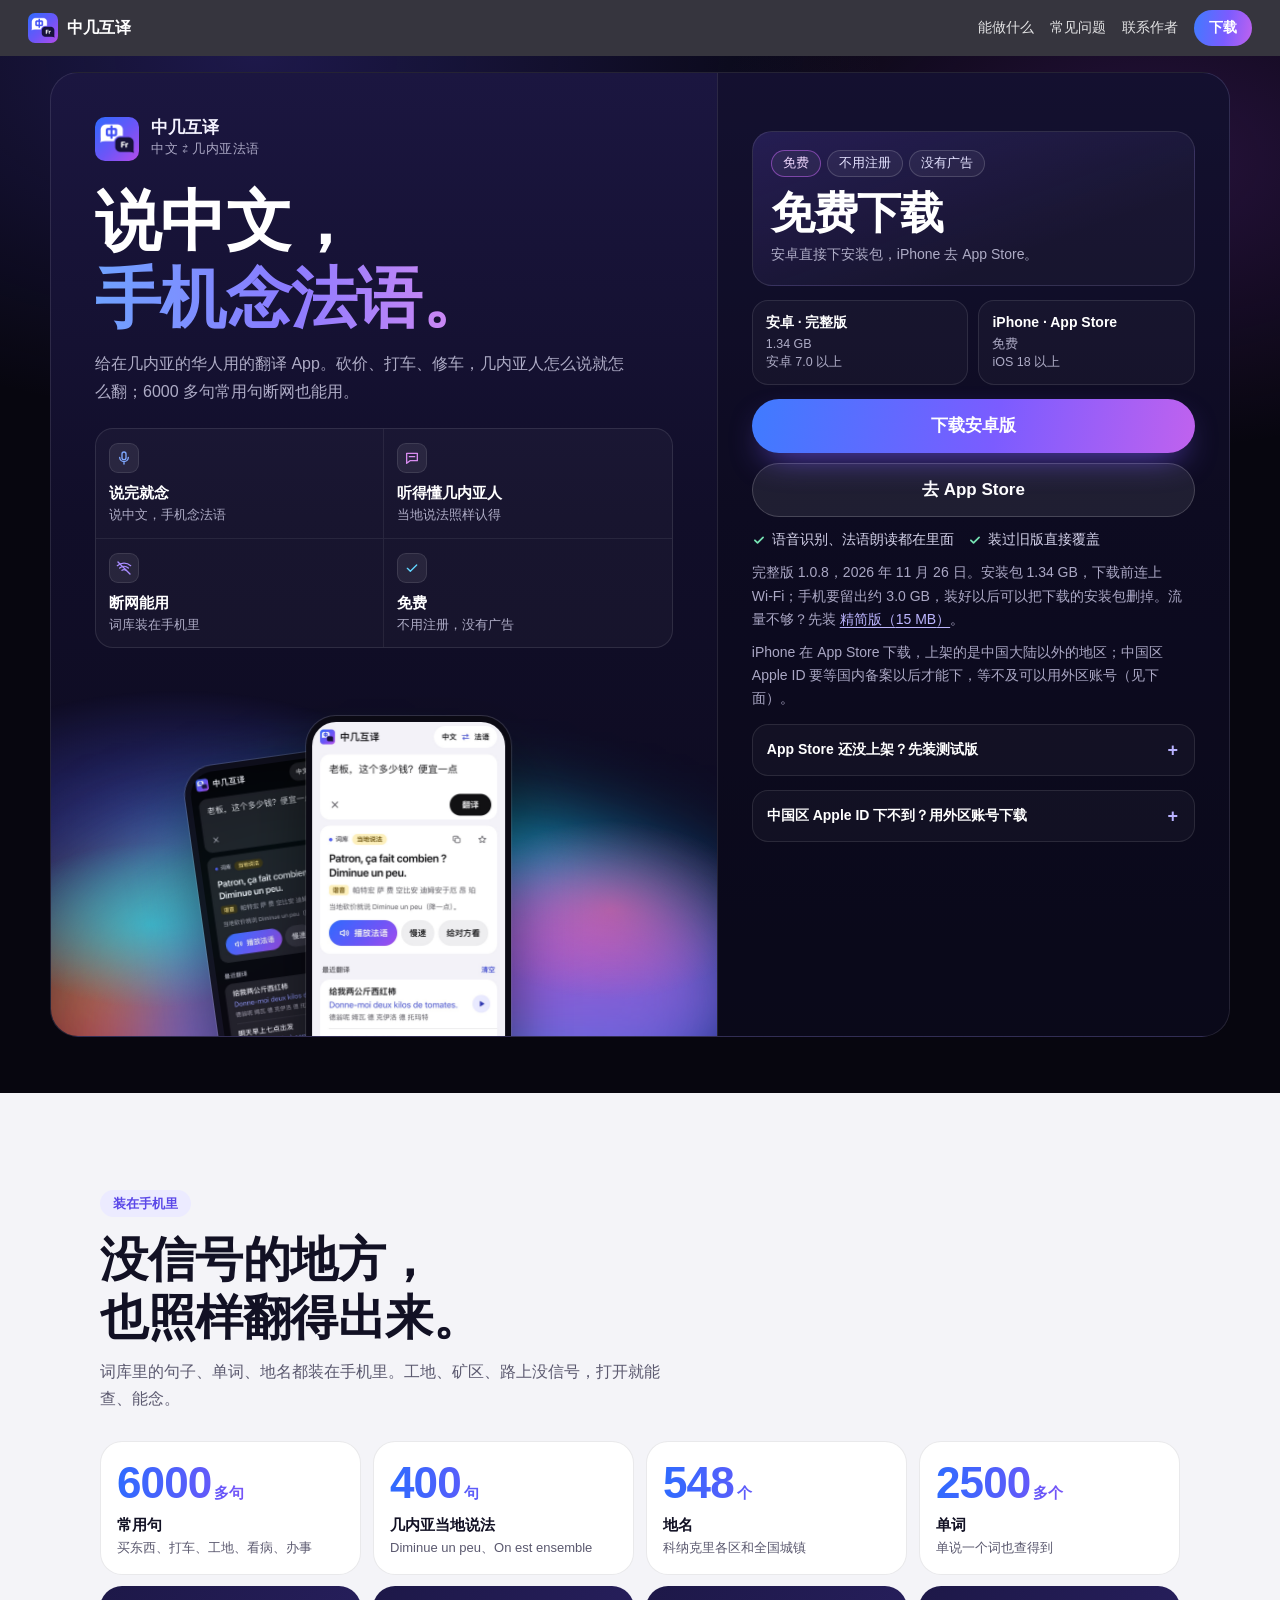
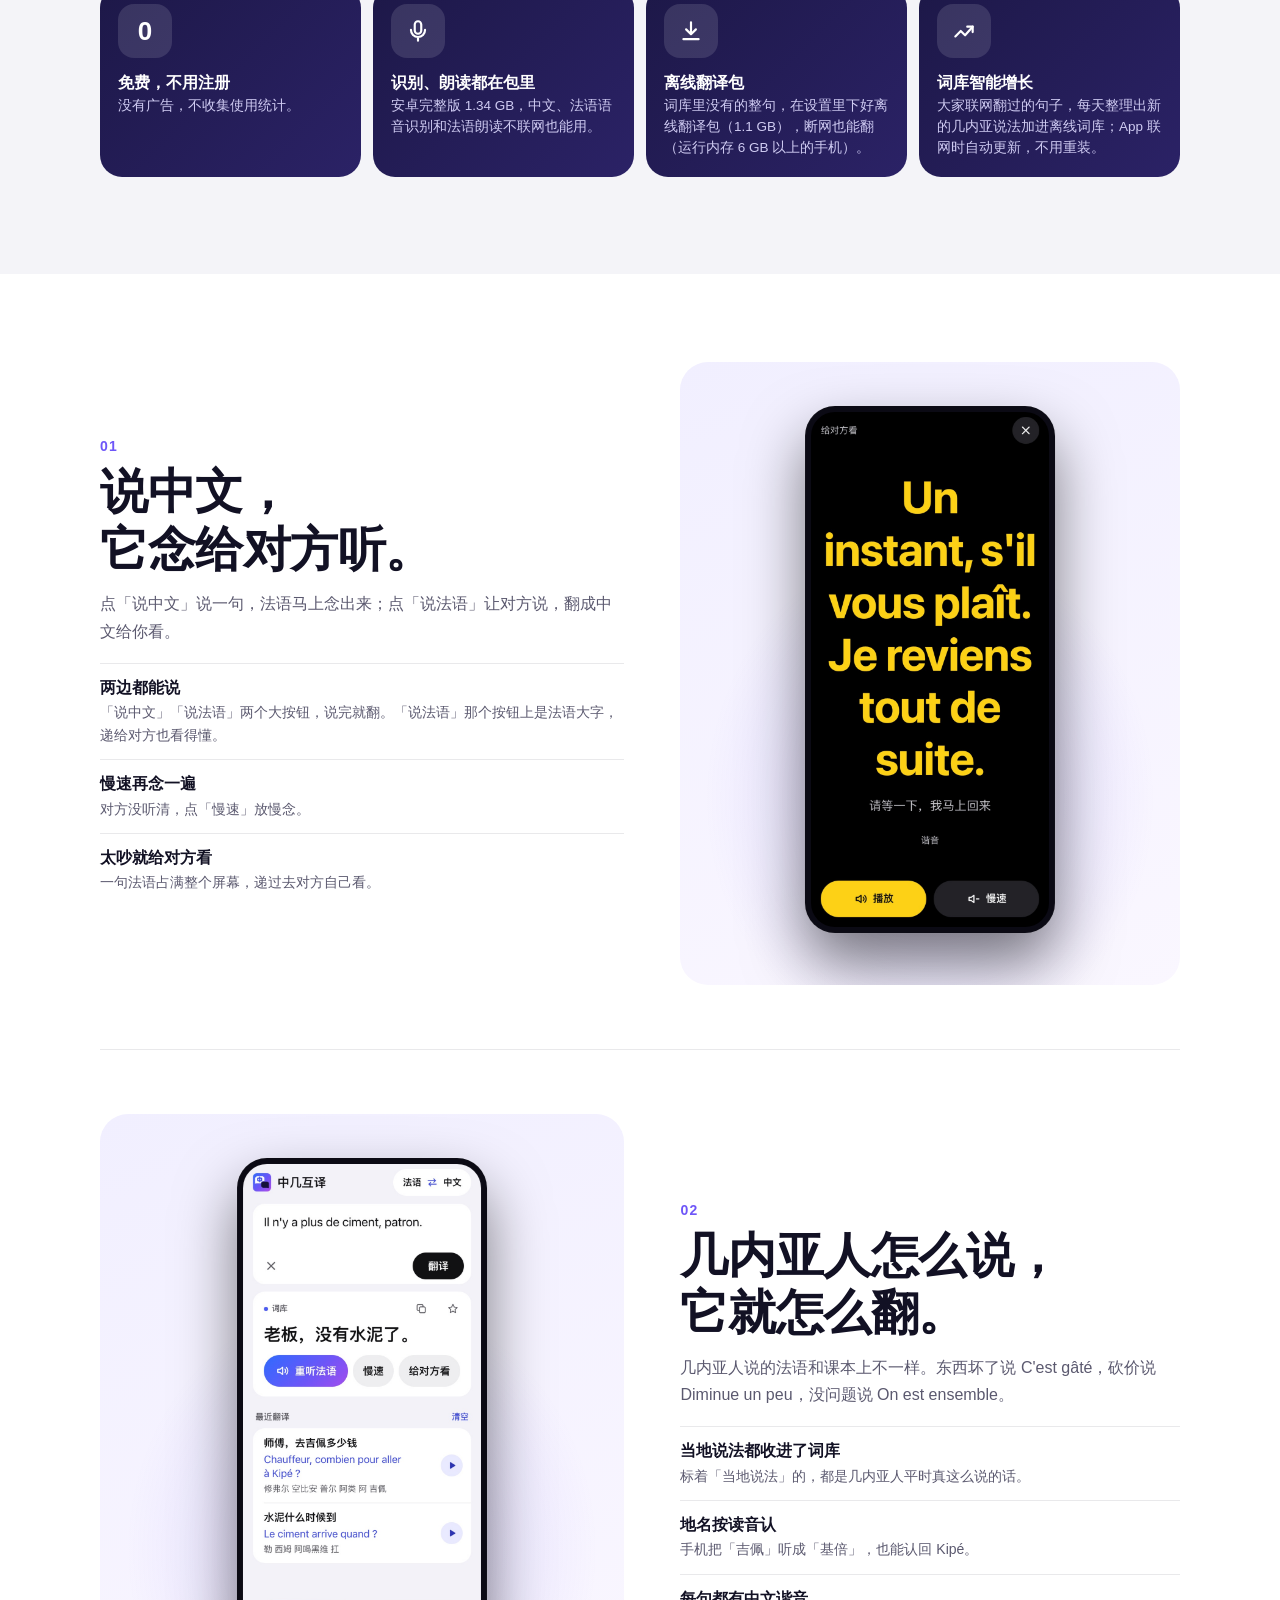
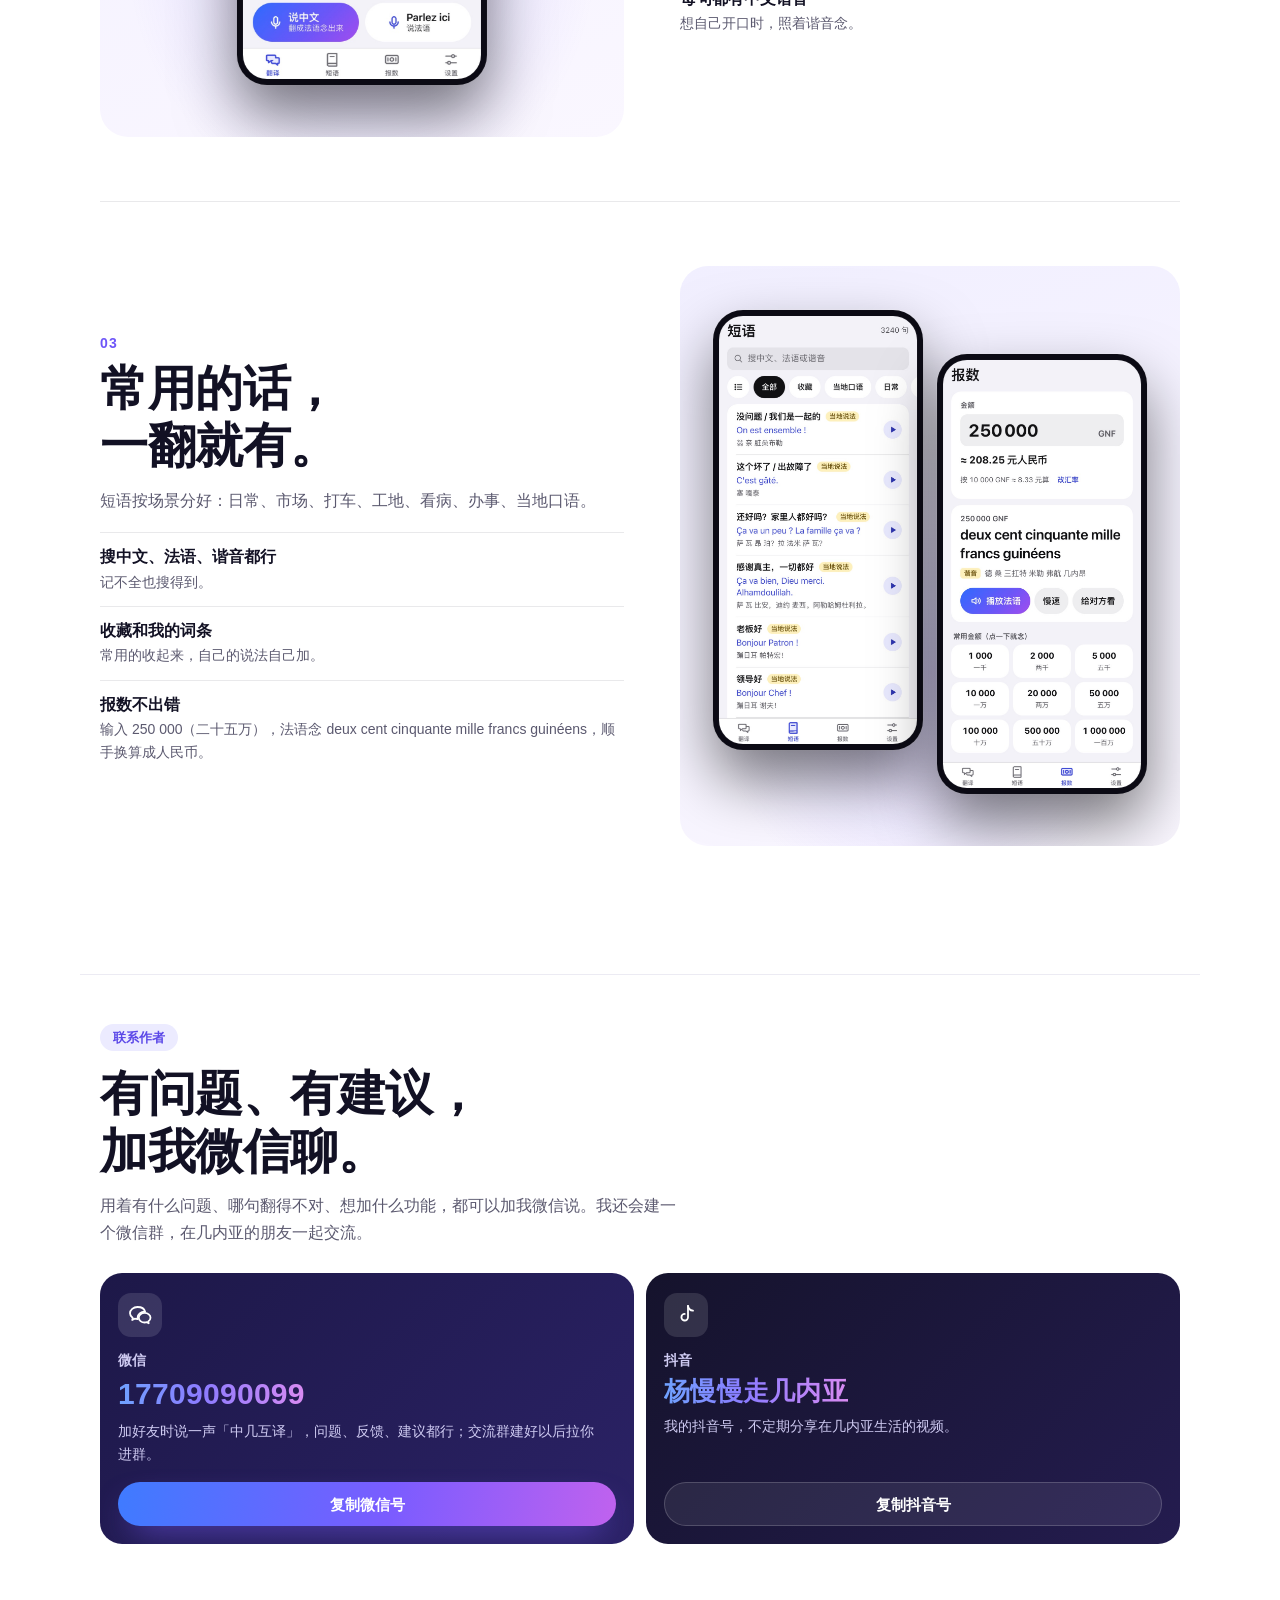
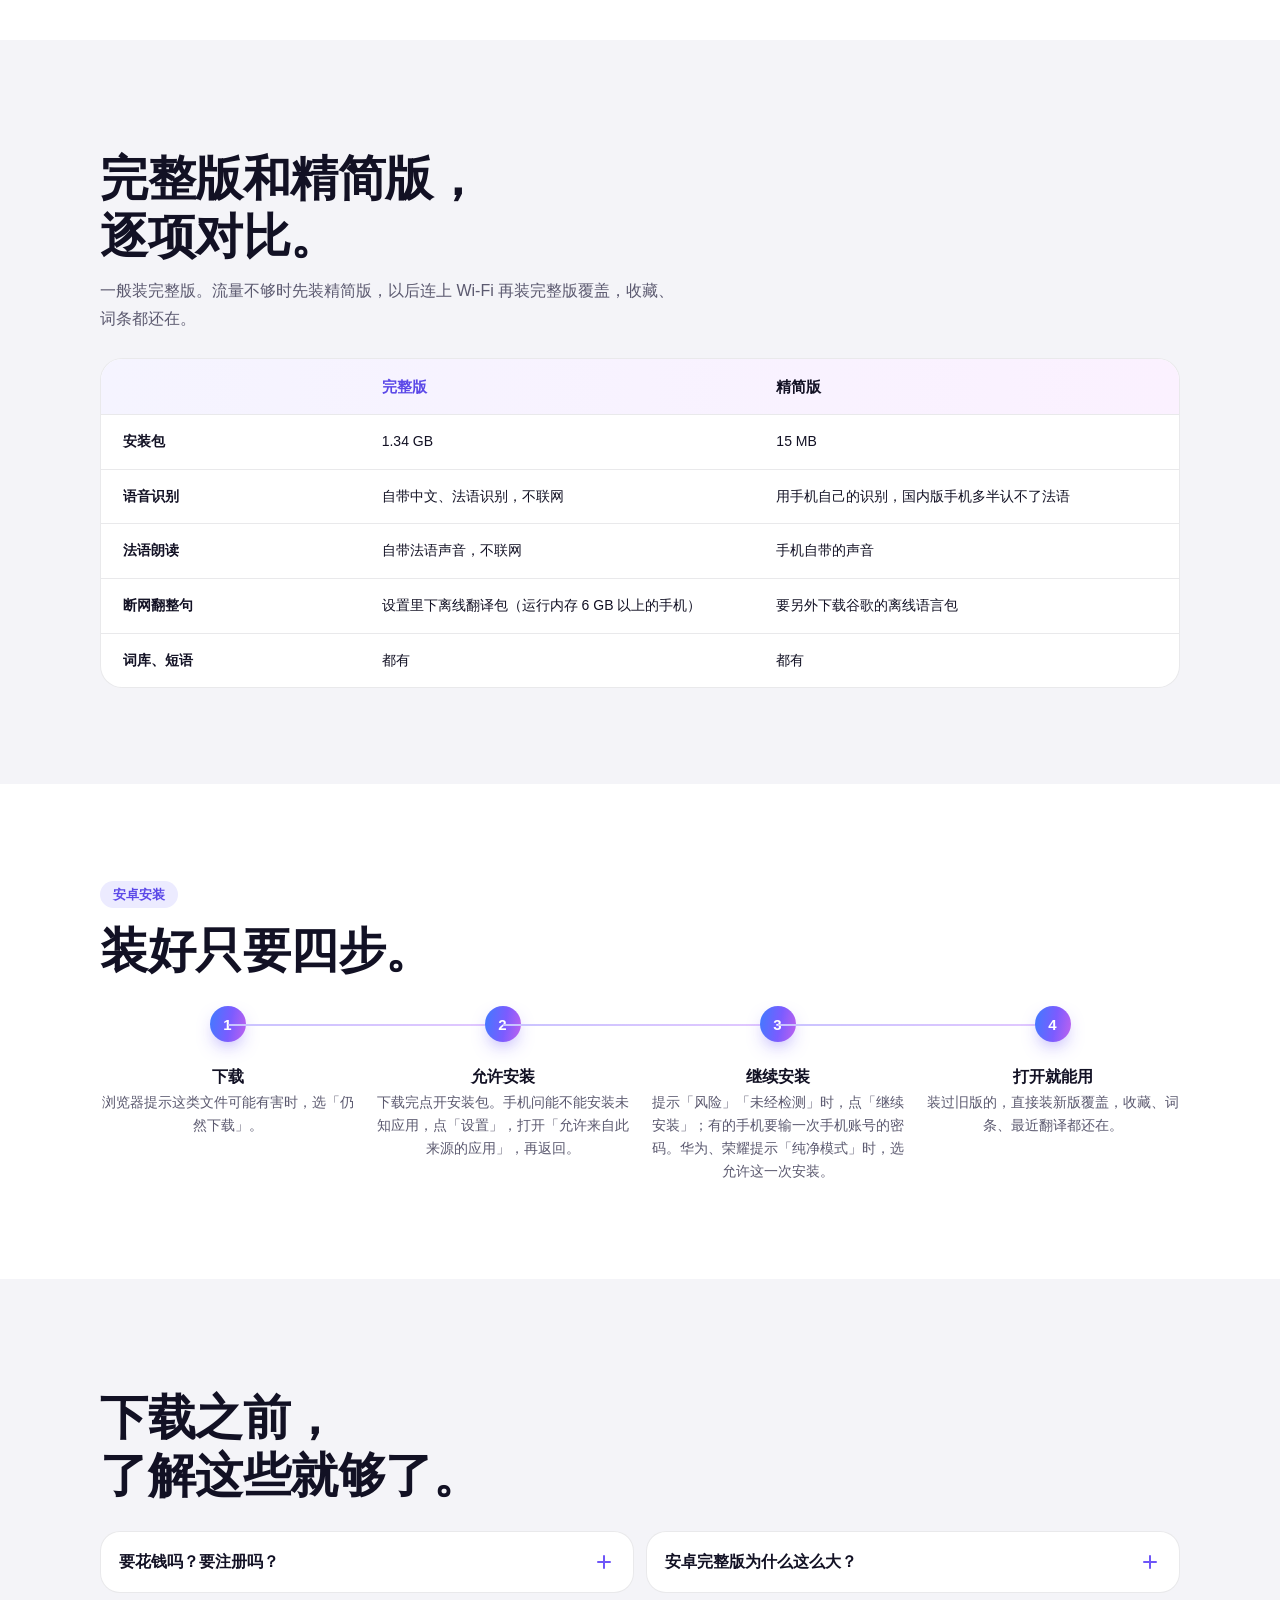
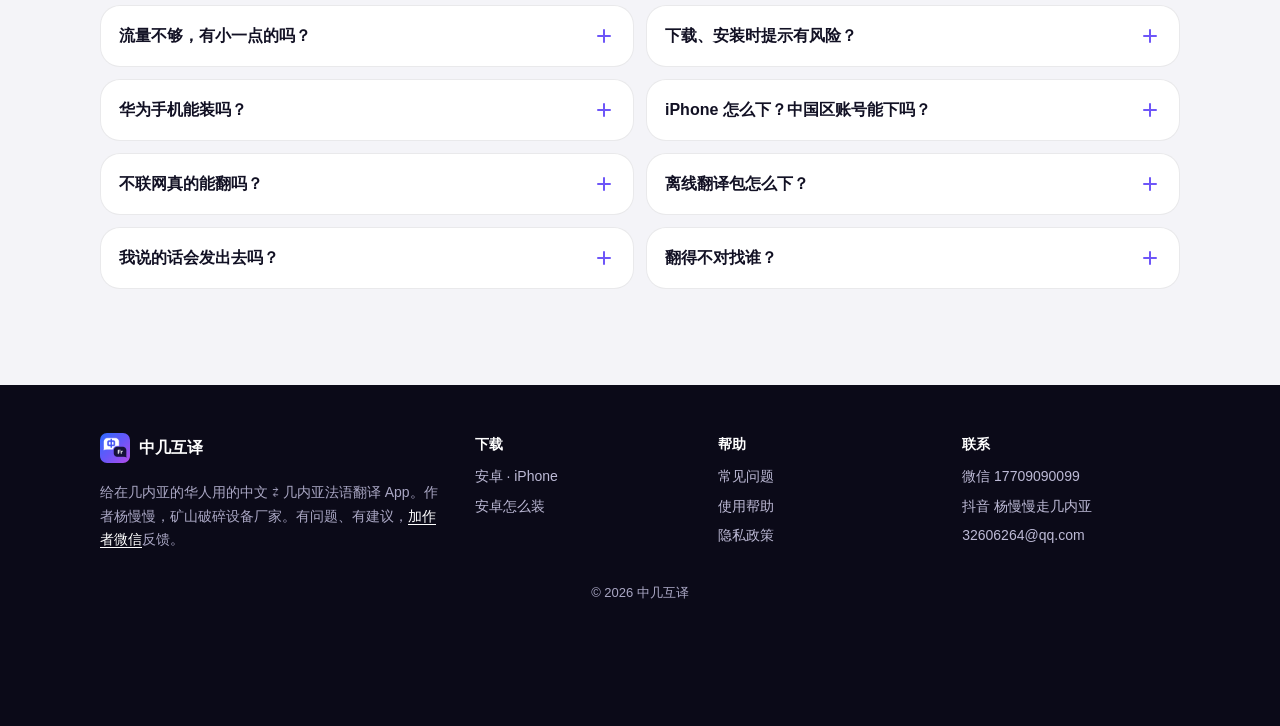
==== commit a97af256: "更新网页 2026-11-26" ====
--- a/index.html
+++ b/index.html
@@ -301,7 +301,8 @@
     <div class="foot__col"><b>帮助</b><a href="#faq">常见问题</a><a href="support.html">使用帮助</a><a href="privacy.html">隐私政策</a></div>
     <div class="foot__col"><b>联系</b><a href="#contact">微信 17709090099</a><a href="#contact">抖音 杨慢慢走几内亚</a><a href="mailto:32606264@qq.com">32606264@qq.com</a></div>
   </div>
-  <p class="wrap foot__copy">© 2026 中几互译</p>
+  <!-- ICP 备案号：照工信部要求放在首页底部中间，链到备案管理系统。现在没有网站备案（App 的号 -1A 不能挂在网站上），先藏着；有了网站备案号再填上、去掉 hidden -->
+  <p class="wrap foot__copy"><span>© 2026 中几互译</span><a class="foot__icp" href="https://beian.miit.gov.cn/" target="_blank" rel="noopener" data-icp hidden>ICP备案号待填</a></p>
 </footer>
 
 <!-- 一直浮在底部的下载条：按手机换成对应的下载（见 site.js） -->
--- a/assets/css/site.css
+++ b/assets/css/site.css
@@ -240,7 +240,9 @@
 .foot__col b { display: block; margin-bottom: 6px; font-size: 14px; color: #fff; }
 .foot__col a { display: block; font-size: 14px; line-height: 2.1; color: #bdbad6; text-decoration: none; }
 .foot__col a:hover { color: #fff; }
-.foot__copy { margin-top: 30px; font-size: 13px; color: var(--faint-d); }
+.foot__copy { margin-top: 30px; font-size: 13px; color: var(--faint-d); display: flex; flex-wrap: wrap; justify-content: center; gap: 4px 16px; text-align: center; }
+.foot__icp { color: inherit; text-decoration: none; }
+.foot__icp:hover { color: #fff; text-decoration: underline; text-underline-offset: 3px; }
 
 /* ---------- 底部下载条 ---------- */
 .dock {
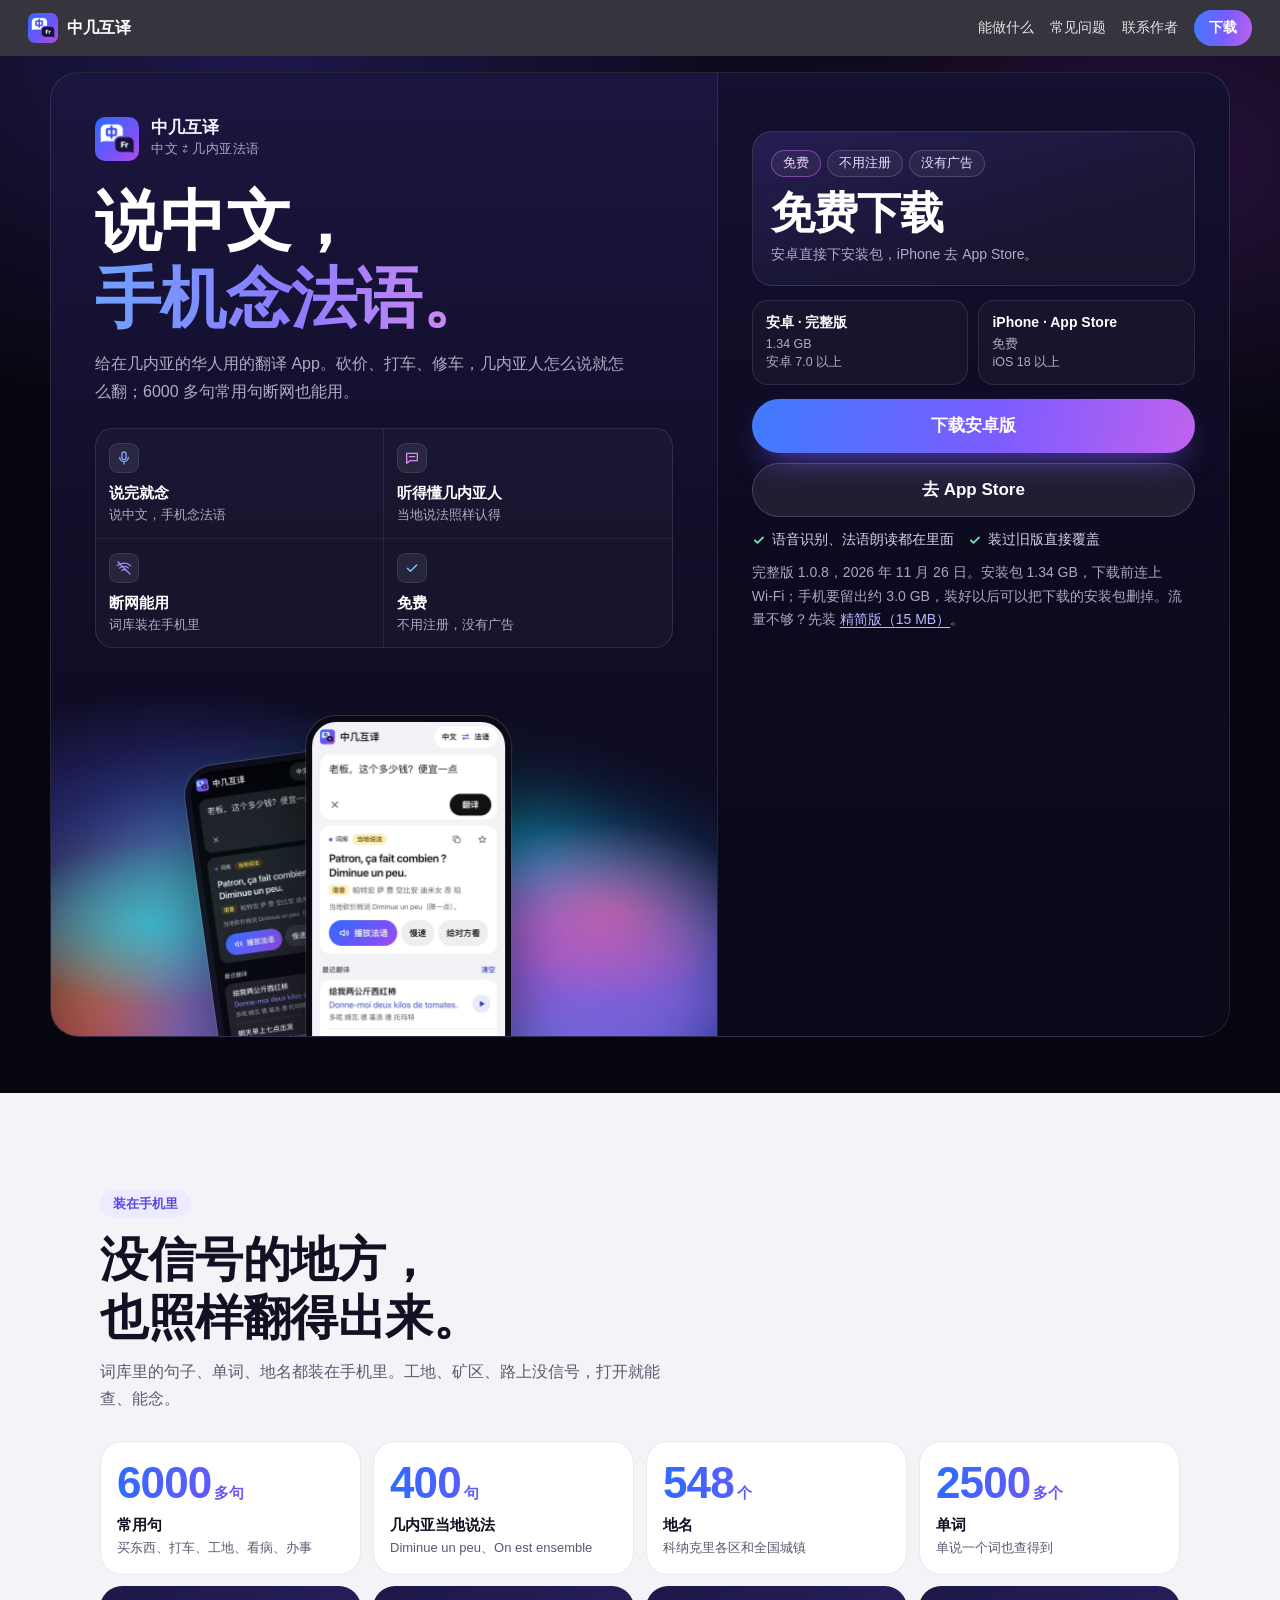
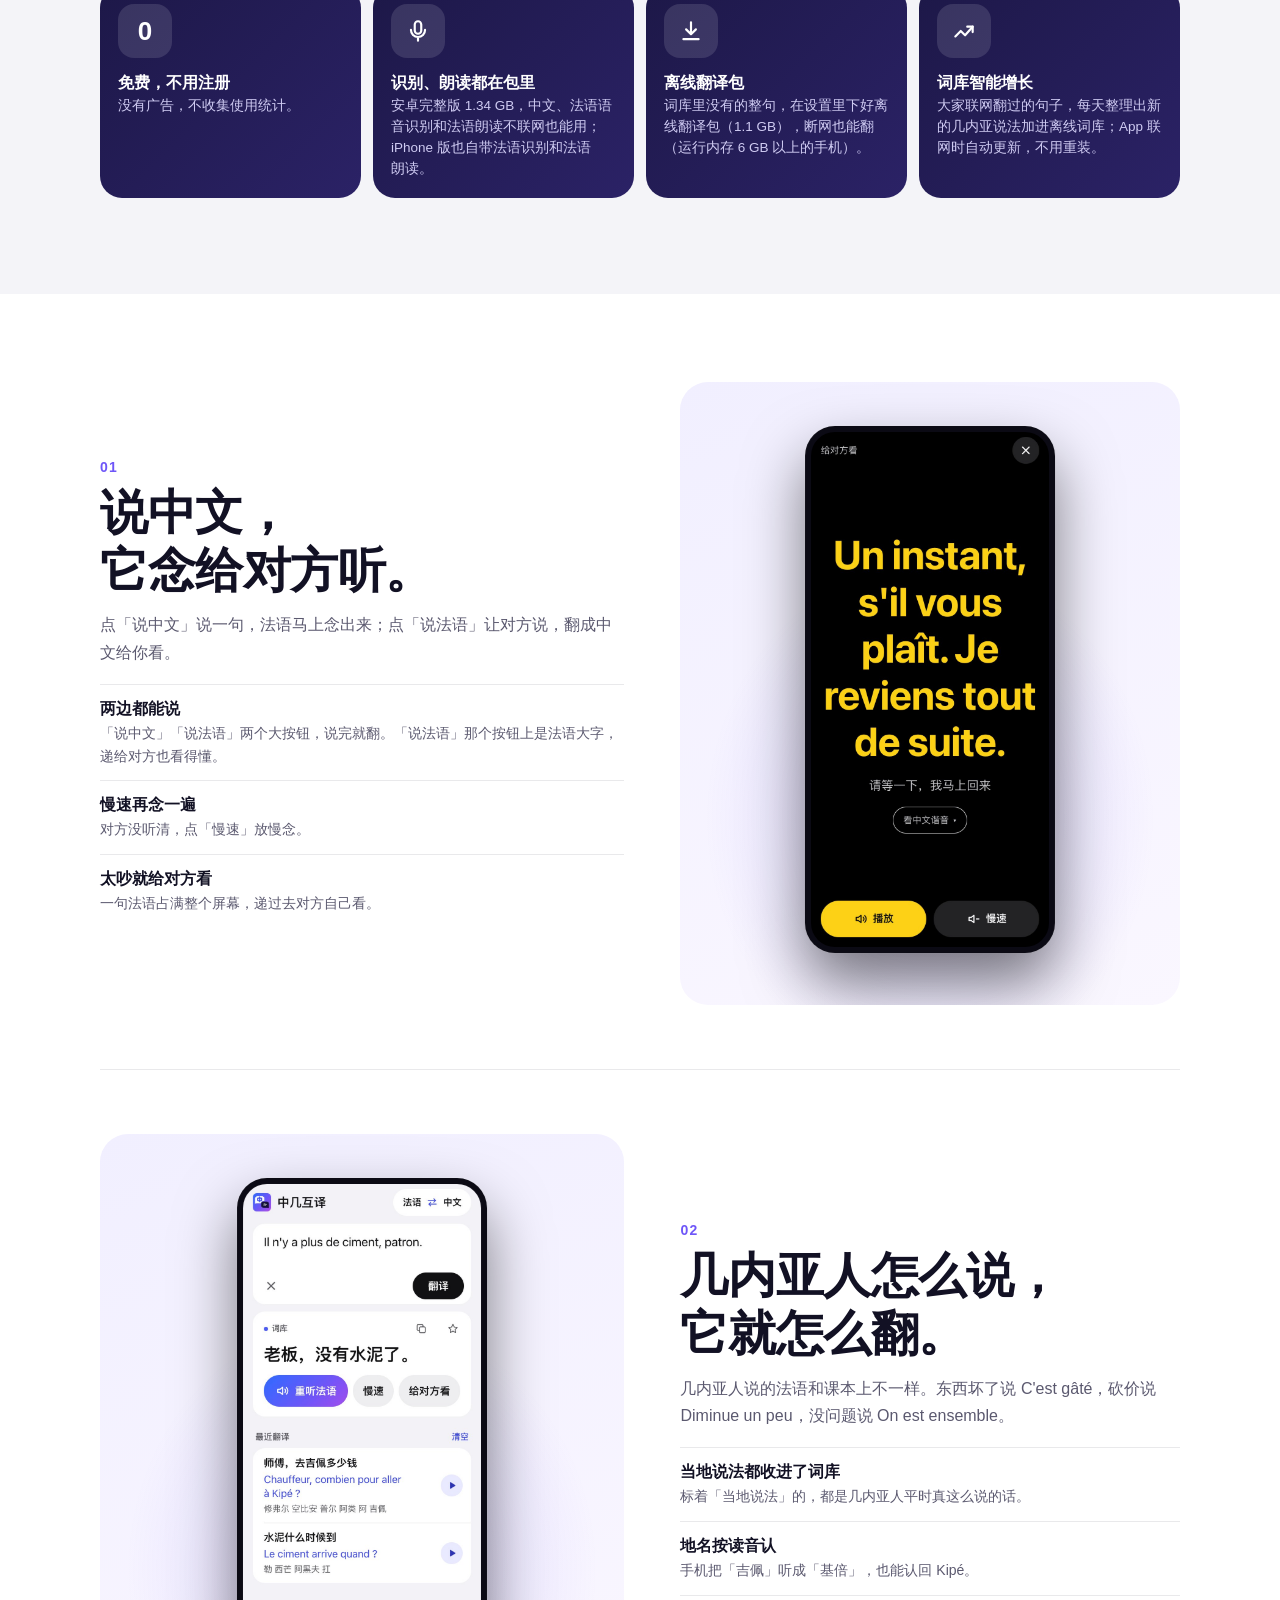
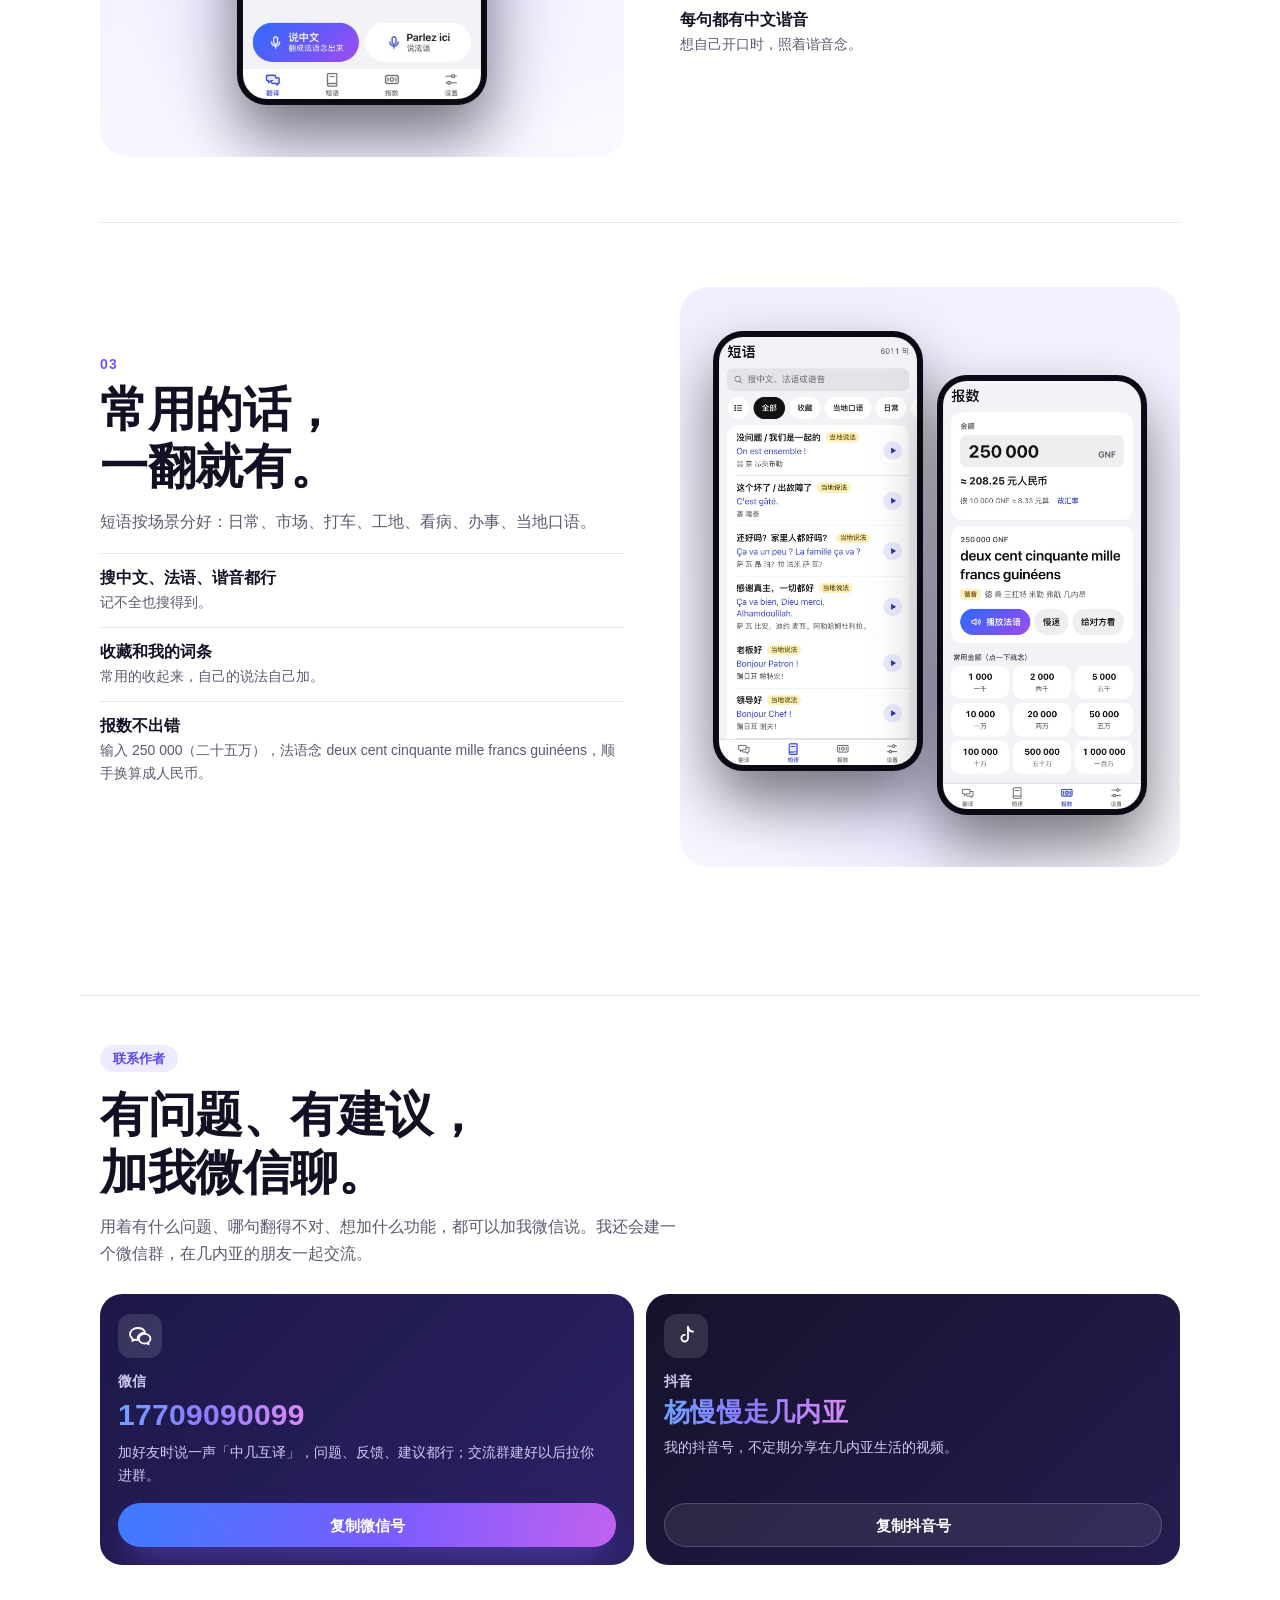
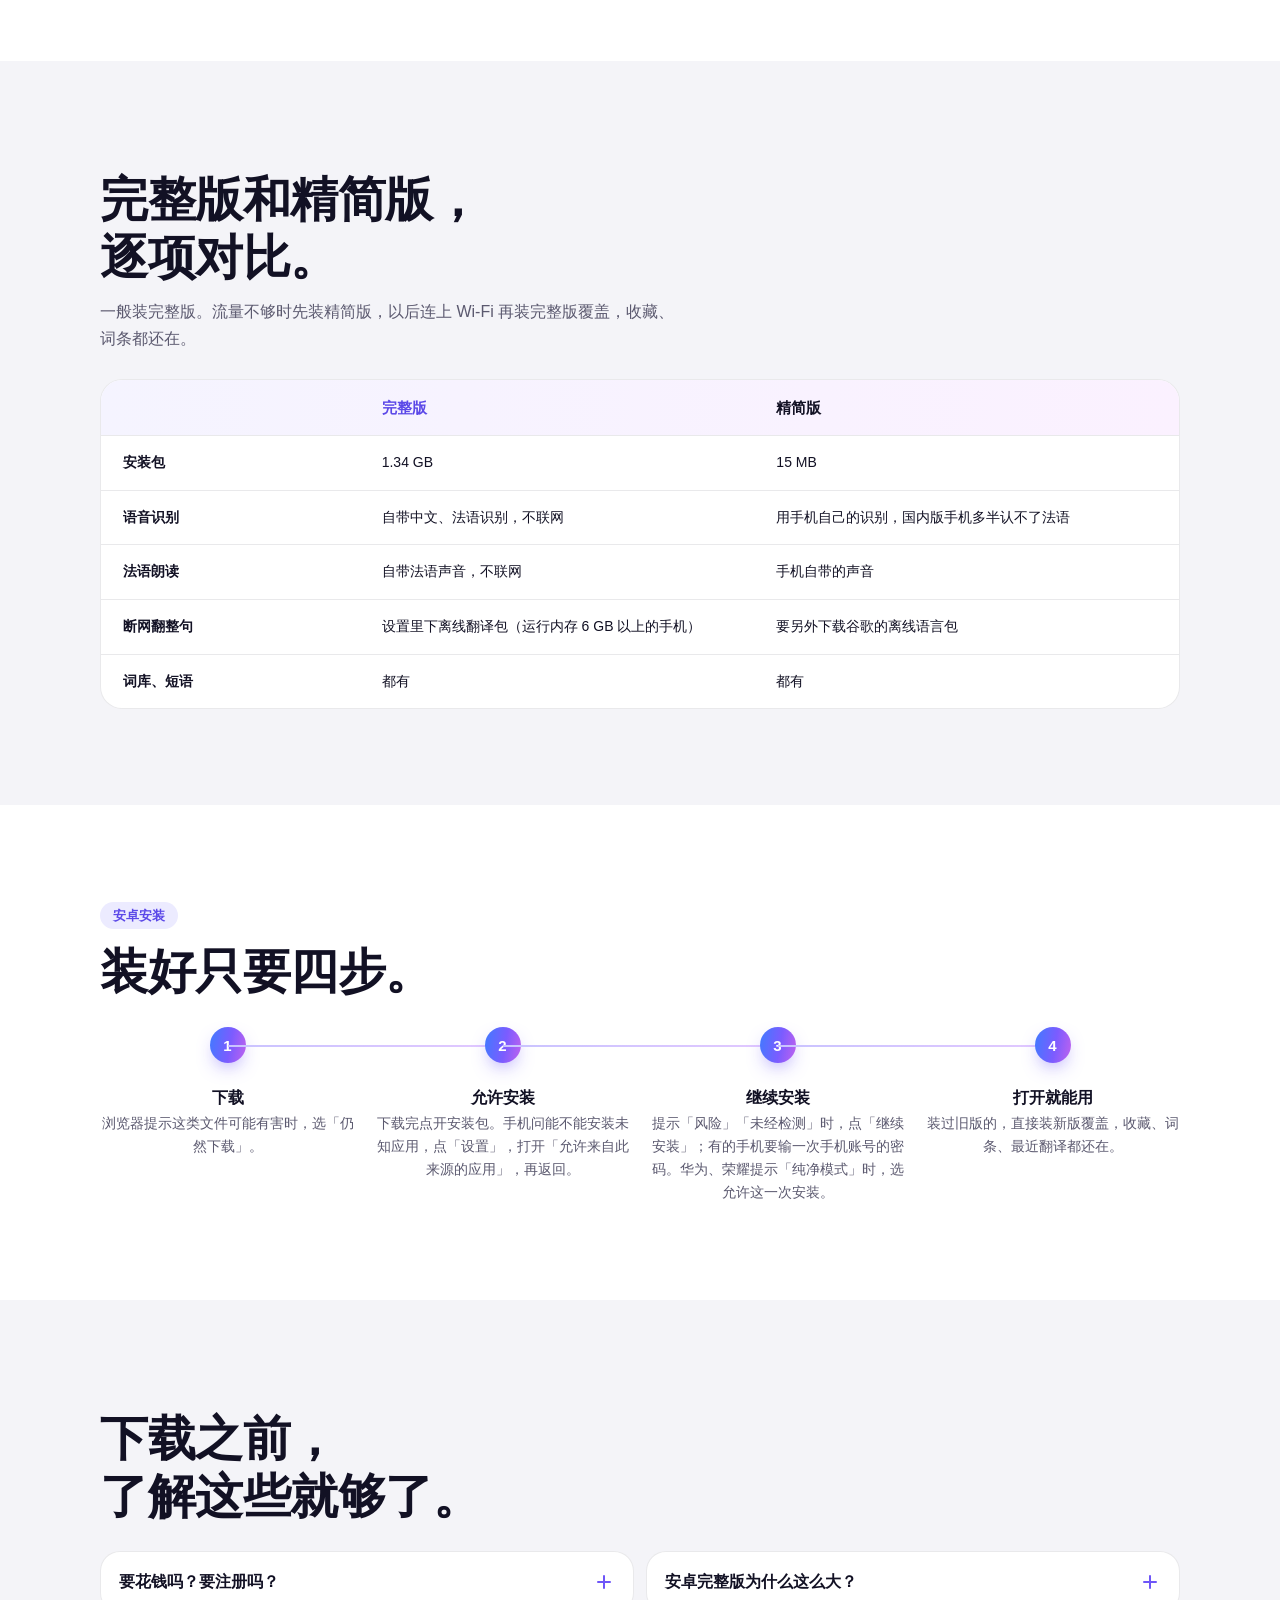
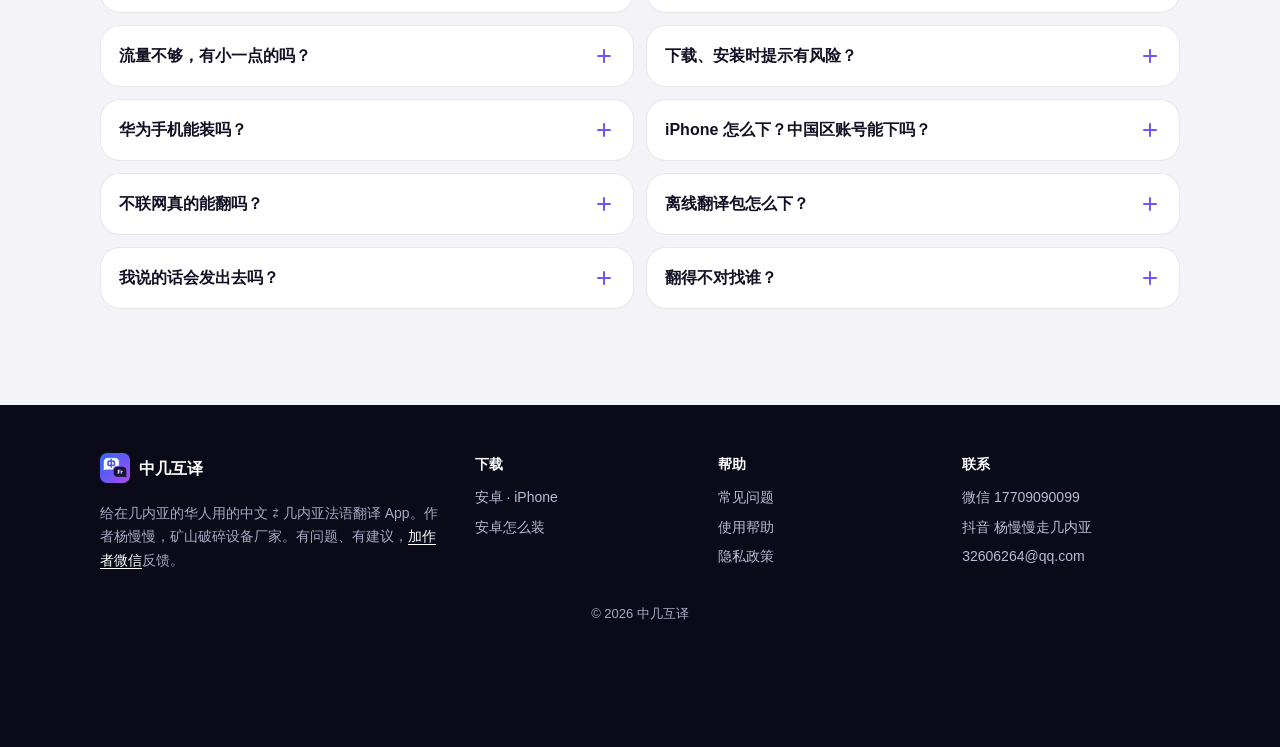
==== commit 51fff061: "更新网页 2026-11-26" ====
--- a/index.html
+++ b/index.html
@@ -6,6 +6,8 @@
 <title>中几互译：说中文，手机念几内亚法语｜安卓、iPhone 下载</title>
 <meta name="description" content="中几互译是给在几内亚的华人用的翻译 App：中文和几内亚人平时说的法语两边互译，6000 多句常用句断网也能用。安卓完整版直接下载，iPhone 去 App Store。">
 <meta name="theme-color" content="#07060f">
+<!-- iPhone 的 Safari 打开时，顶上出苹果自己画的「获取 / 打开」横幅（在页面外面，不占页面的位置；安卓、电脑、微信里都没有） -->
+<meta name="apple-itunes-app" content="app-id=6834806101">
 <meta property="og:type" content="website">
 <meta property="og:title" content="中几互译：说中文，手机念法语">
 <meta property="og:description" content="砍价、打车、修车，几内亚人怎么说，它就怎么翻。免费，不用注册。">
@@ -56,6 +58,8 @@
     </div>
 
     <div class="get" id="download" aria-labelledby="get-title">
+      <!-- 在微信、QQ 这类 App 里打开时才显示（site.js 按手机写「在浏览器打开」或「在 Safari 中打开」）；下载按钮照旧能点 -->
+      <p class="inapp-tip" id="inAppTip" role="note" hidden></p>
       <ol class="flow" aria-label="安卓装好只要四步">
         <li><i>1</i>下载</li>
         <li><i>2</i>允许安装</li>
@@ -84,32 +88,9 @@
       <p class="assure"><span>语音识别、法语朗读都在里面</span><span>装过旧版直接覆盖</span></p>
       <p class="get__fine" id="androidFine">完整版 <span data-v="ver">1.0.8</span>，<span data-v="date">2026 年 11 月 26 日</span>。安装包 <span data-v="full">1.34&nbsp;GB</span>，下载前连上 Wi‑Fi；手机要留出约 <span data-v="store">3.0&nbsp;GB</span>，装好以后可以把下载的安装包删掉。流量不够？先装 <a href="https://github.com/coleyeung001-arch/zhongjihuyi/releases/download/android-1.0.8/zhongjihuyi-1.0.8-lite.apk">精简版（<span data-v="lite">15&nbsp;MB</span>）</a>。</p>
       <p class="get__fine get__soon" id="androidSoon" hidden>安卓版正在上传，很快就能下载；着急的话加作者微信问问（见下面「联系作者」）。</p>
-      <p class="get__fine" id="iosNote">iPhone 在 App Store 下载，上架的是中国大陆以外的地区；中国区 Apple ID 要等国内备案以后才能下，等不及可以用外区账号（见下面）。</p>
-      <p class="get__fine get__soon" id="iosSoon" hidden>iPhone 版正在审核上架 App Store（先上中国大陆以外的地区，中国区要等国内备案）。审核通过以前，先装下面的测试版。</p>
-      <!-- iPhone 测试版（TestFlight）：公开链接填在 #getBeta 的 href 里；没填（href="#beta"）时按钮写「找作者要链接」 -->
-      <details class="beta" id="beta">
-        <summary>App Store 还没上架？先装测试版</summary>
-        <ol class="beta__steps">
-          <li><b>先装 TestFlight</b><span>在 App Store 搜「TestFlight」，装苹果自己出的那个（免费）。</span></li>
-          <li><b>打开测试链接</b><span>用 iPhone 的 Safari 点下面的按钮，打开苹果的测试页。</span></li>
-          <li><b>往下翻到 STEP 2，点「View in TestFlight」</b><span>就是下图标着「点这个」的那个。别点上面 STEP 1 的按钮，那个只是去装 TestFlight 的，点进去找不到中几互译。</span></li>
-          <li><b>在 TestFlight 里点「接受」「安装」</b><span>装好以后桌面上就有中几互译，和正式版一样用；有新测试版时 TestFlight 会提醒更新。</span></li>
-        </ol>
-        <img class="beta__shot" src="assets/img/testflight-step2.jpg" alt="苹果测试页：上面 STEP 1 的「View in App Store」不是要点的；往下 STEP 2 的「View in TestFlight」才是，标着「点这个」" width="660" height="718" loading="lazy">
-        <a class="btn btn--glass btn--small beta__btn" id="getBeta" href="https://testflight.apple.com/join/bDVcgj94">打开测试链接（TestFlight）</a>
-        <p class="get__fine">测试版要 iOS&nbsp;18 以上，90 天后过期，到时候装新的测试版或者 App Store 正式版就行。</p>
-      </details>
-      <!-- 中国区 Apple ID 下不到 App Store 版（国内还没上架）：教怎么用外区账号下 -->
-      <details class="beta" id="otherRegion">
-        <summary>中国区 Apple ID 下不到？用外区账号下载</summary>
-        <ol class="beta__steps">
-          <li><b>准备一个外区 Apple ID</b><span>中国大陆以外地区的都行，比如香港、新加坡、美国（欧盟国家的暂时不行）。没有的话，在 appleid.apple.com 新注册一个，地区选香港等，付款方式选「无」。</span></li>
-          <li><b>退出买 App 用的账号</b><span>打开「设置」，点最上面自己的名字，进「媒体与购买项目」，点「退出登录」。只退这一项，iCloud、照片、通讯录都不受影响；<strong>别点这一页最下面那个「退出登录」</strong>，那个会把 iCloud 一起退掉。（旧一点的 iOS：打开 App Store，点右上角头像，拉到最下面点「退出登录」。）</span></li>
-          <li><b>登录外区账号，下载中几互译</b><span>还在「媒体与购买项目」里登录外区 Apple ID（或者打开 App Store，点右上角头像登录也行），再到 App Store 搜「中几互译」下载。外区账号只用来下 App，iCloud 还是用自己原来的。</span></li>
-          <li><b>装好可以换回自己的账号</b><span>App 照常能用；以后要更新时，再登录外区账号更新一下。</span></li>
-        </ol>
-        <p class="get__fine">别用网上借来的「共享账号」，有被锁手机的风险。App Store 版还没上架时，先用上面的测试版。</p>
-      </details>
+      <!-- 只在 iPhone 上显示（site.js 放出来）：按钮本来就直接跳 App Store，这里只提醒大小 -->
+      <p class="get__fine" id="iosNote" hidden>App 约 1&nbsp;GB，建议连 Wi‑Fi 下载。</p>
+      <p class="get__fine get__soon" id="iosSoon" hidden>App Store 这会儿没查到中几互译，可能正在更新；过一会儿再来看看，着急的话加作者微信问问（见下面「联系作者」）。</p>
     </div>
   </div>
 </section>
@@ -128,7 +109,7 @@
     </ul>
     <ul class="big3" data-reveal="group">
       <li><i>0</i><div><b>免费，不用注册</b><span>没有广告，不收集使用统计。</span></div></li>
-      <li><i><svg viewBox="0 0 24 24" aria-hidden="true"><rect x="9" y="3" width="6" height="11.5" rx="3"/><path d="M5.5 11a6.5 6.5 0 0 0 13 0M12 17.5V21"/></svg></i><div><b>识别、朗读都在包里</b><span>安卓完整版 <span data-v="full">1.34&nbsp;GB</span>，中文、法语语音识别和法语朗读不联网也能用。</span></div></li>
+      <li><i><svg viewBox="0 0 24 24" aria-hidden="true"><rect x="9" y="3" width="6" height="11.5" rx="3"/><path d="M5.5 11a6.5 6.5 0 0 0 13 0M12 17.5V21"/></svg></i><div><b>识别、朗读都在包里</b><span>安卓完整版 <span data-v="full">1.34&nbsp;GB</span>，中文、法语语音识别和法语朗读不联网也能用；iPhone 版也自带法语识别和法语朗读。</span></div></li>
       <li><i><svg viewBox="0 0 24 24" aria-hidden="true"><path d="M12 4v11M7.5 10.5 12 15l4.5-4.5M5 19.5h14"/></svg></i><div><b>离线翻译包</b><span>词库里没有的整句，在设置里下好离线翻译包（<span data-v="pack">1.1&nbsp;GB</span>），断网也能翻（运行内存 6&nbsp;GB 以上的手机）。</span></div></li>
       <li><i><svg viewBox="0 0 24 24" aria-hidden="true"><path d="M4 17l5-5 4 4 7-8"/><path d="M15 8h5v5"/></svg></i><div><b>词库智能增长</b><span>大家联网翻过的句子，每天整理出新的几内亚说法加进离线词库；App 联网时自动更新，不用重装。</span></div></li>
     </ul>
@@ -267,7 +248,7 @@
       </details>
       <details class="qa" name="faq">
         <summary>iPhone 怎么下？中国区账号能下吗？</summary>
-        <div class="qa__a"><p>在 App Store 下载，要 iOS&nbsp;18 或更高版本。苹果没有几内亚区，App Store 版先上中国大陆以外的地区；中国区 Apple ID 要等国内备案以后才能下，等不及的话，可以用外区 Apple ID 下载，步骤在下载区「用外区账号下载」里。</p><p>App Store 还没上架时，可以先装测试版：先在 App Store 装苹果的 TestFlight，再打开<a href="https://testflight.apple.com/join/bDVcgj94">测试链接</a>，往下翻到 STEP 2 点「View in TestFlight」（别点上面 STEP 1 的按钮），再点「接受」「安装」。</p></div>
+        <div class="qa__a"><p>点上面「去 App Store」就能下，免费，要 iOS&nbsp;18 或更高版本。中国区 Apple ID 也能下。App 约 1&nbsp;GB，建议连 Wi‑Fi 下载。</p></div>
       </details>
       <details class="qa" name="faq">
         <summary>不联网真的能翻吗？</summary>
--- a/assets/css/site.css
+++ b/assets/css/site.css
@@ -131,19 +131,6 @@
 .stats em, .big3 li div > span, .points span, .sec-lead, .contact__note, .qa__a p { text-wrap: pretty; }
 .get__soon { color: #e7c8ff; }
 
-/* iPhone 测试版（TestFlight）怎么装 */
-.beta { margin-top: 14px; border: 1px solid var(--line-d); border-radius: 16px; background: rgba(255, 255, 255, 0.03); }
-.beta summary { list-style: none; cursor: pointer; padding: 13px 44px 13px 14px; position: relative; font-size: 14px; font-weight: 700; color: #fff; }
-.beta summary::-webkit-details-marker { display: none; }
-.beta summary::after { content: "+"; position: absolute; right: 16px; top: 50%; transform: translateY(-50%); font-size: 18px; color: #b9b2ff; }
-.beta[open] summary::after { content: "−"; }
-.beta__steps { padding: 0 14px; display: grid; gap: 10px; counter-reset: b; }
-.beta__steps li { counter-increment: b; position: relative; padding-left: 30px; font-size: 14px; line-height: 1.6; color: var(--muted-d); }
-.beta__steps li::before { content: counter(b); position: absolute; left: 0; top: 1px; width: 20px; height: 20px; border-radius: 50%; display: grid; place-items: center; font-size: 12px; font-weight: 700; color: #fff; background: var(--grad); }
-.beta__steps b { display: block; color: #fff; font-size: 14.5px; }
-.beta__shot { display: block; width: calc(100% - 28px); margin: 12px 14px 0; border-radius: 12px; border: 1px solid var(--line-d); }
-.beta__btn { margin: 12px 14px 0; height: auto; min-height: 44px; padding: 10px 16px; text-align: center; line-height: 1.4; }
-.beta .get__fine { padding: 0 14px 14px; }
 
 /* ---------- 浅色区：通用 ---------- */
 .pill { display: inline-block; font-size: 13px; font-weight: 600; line-height: 1; color: #5b48e8; background: #ecebff; padding: 7px 13px; border-radius: 999px; }
@@ -243,6 +230,10 @@
 .foot__copy { margin-top: 30px; font-size: 13px; color: var(--faint-d); display: flex; flex-wrap: wrap; justify-content: center; gap: 4px 16px; text-align: center; }
 .foot__icp { color: inherit; text-decoration: none; }
 .foot__icp:hover { color: #fff; text-decoration: underline; text-underline-offset: 3px; }
+
+/* 在微信、QQ 这类 App 里打开时，下载卡最上面的一行提示：醒目但不吓人（淡紫底、白字，不用红色） */
+.inapp-tip { margin: 0 0 14px; padding: 11px 14px; border-radius: 14px; border: 1px solid rgba(180, 160, 255, 0.45); background: rgba(124, 92, 255, 0.16); color: #fff; font-size: 14.5px; line-height: 1.6; }
+.inapp-tip b { color: #d9ceff; }
 
 /* ---------- 底部下载条 ---------- */
 .dock {
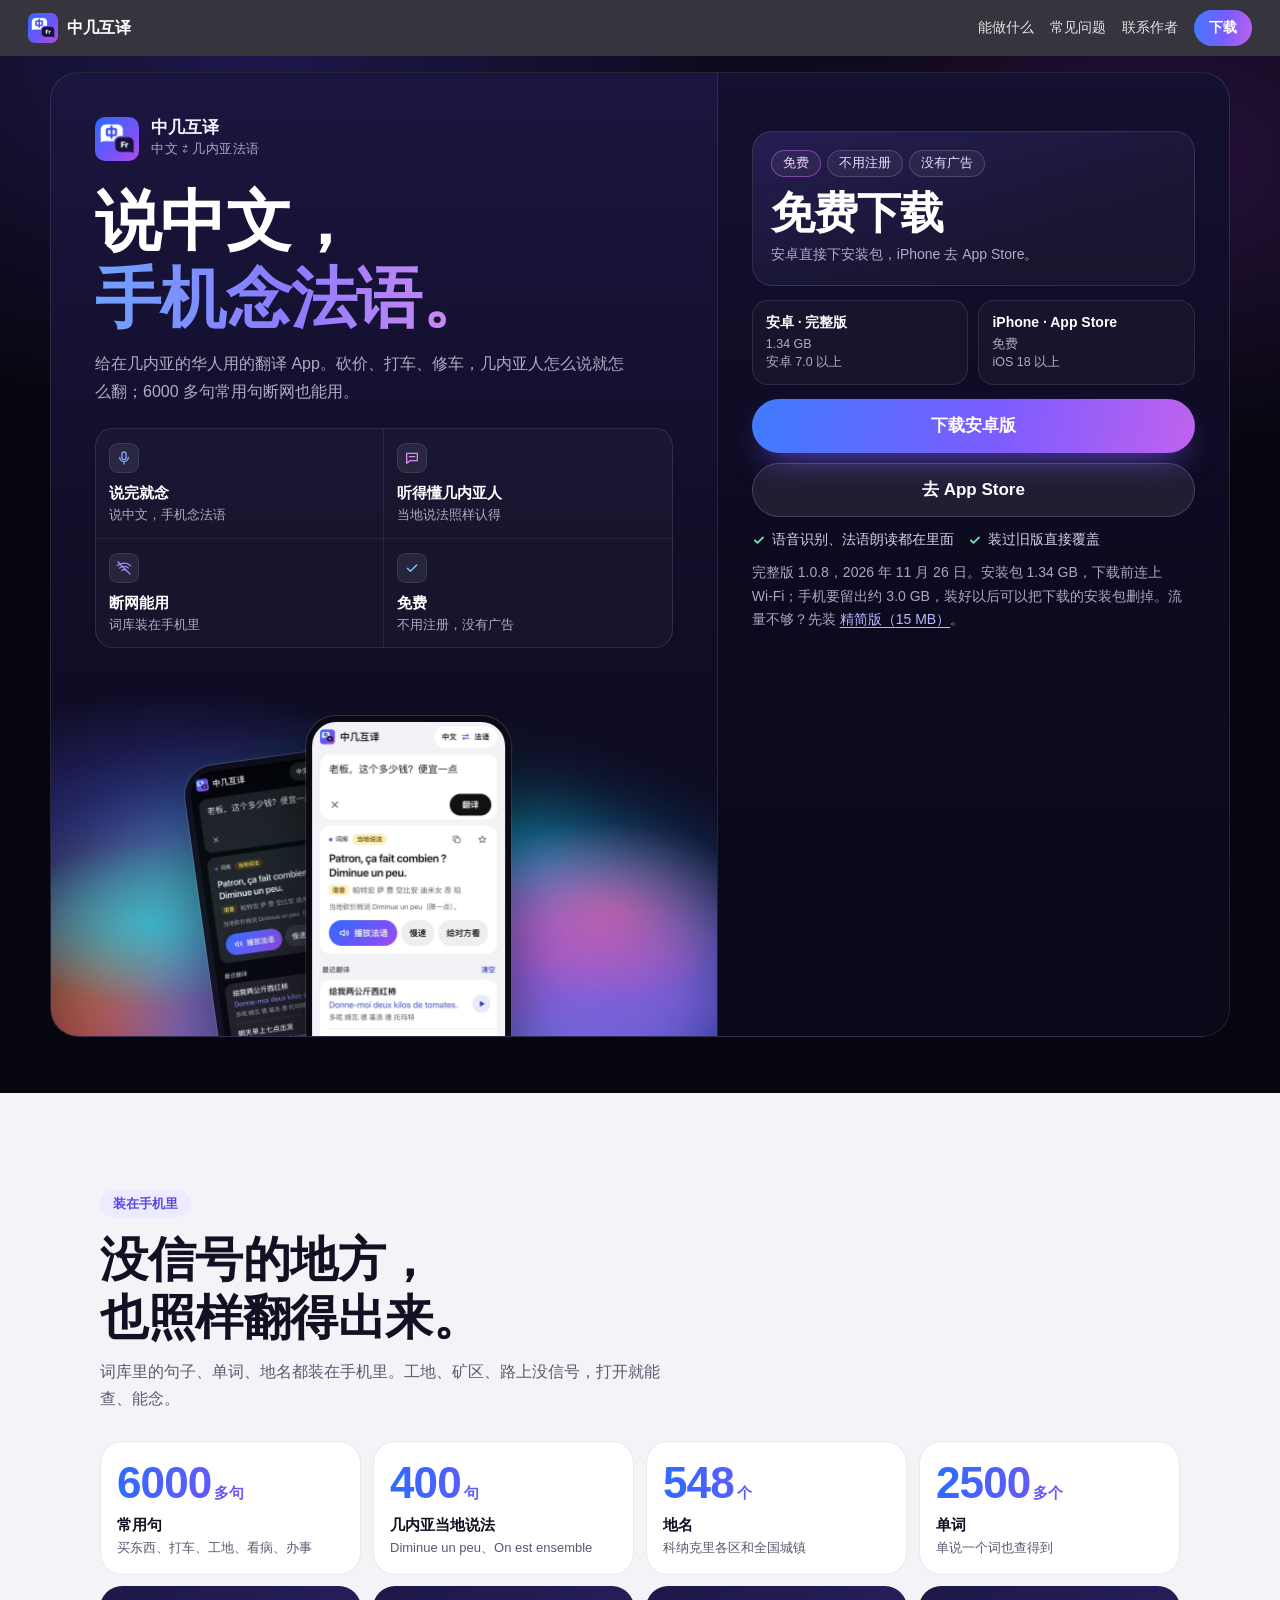
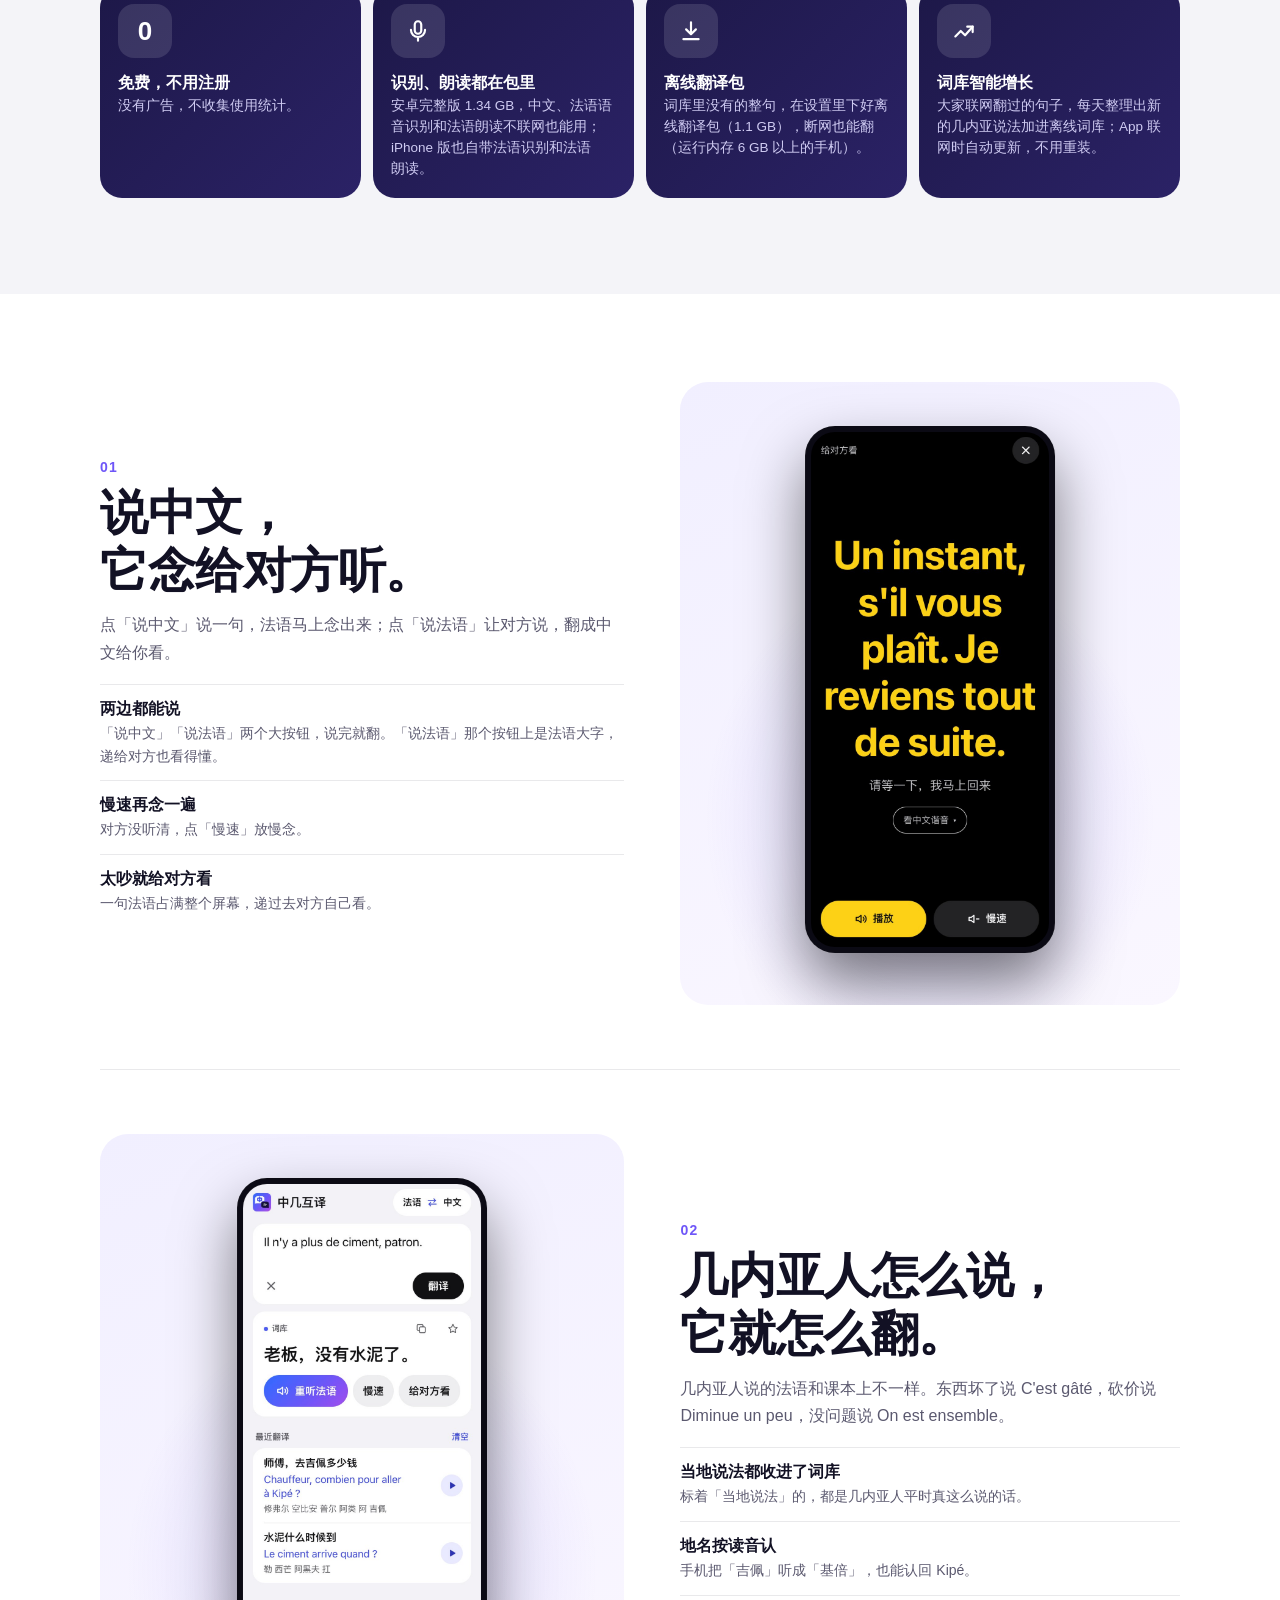
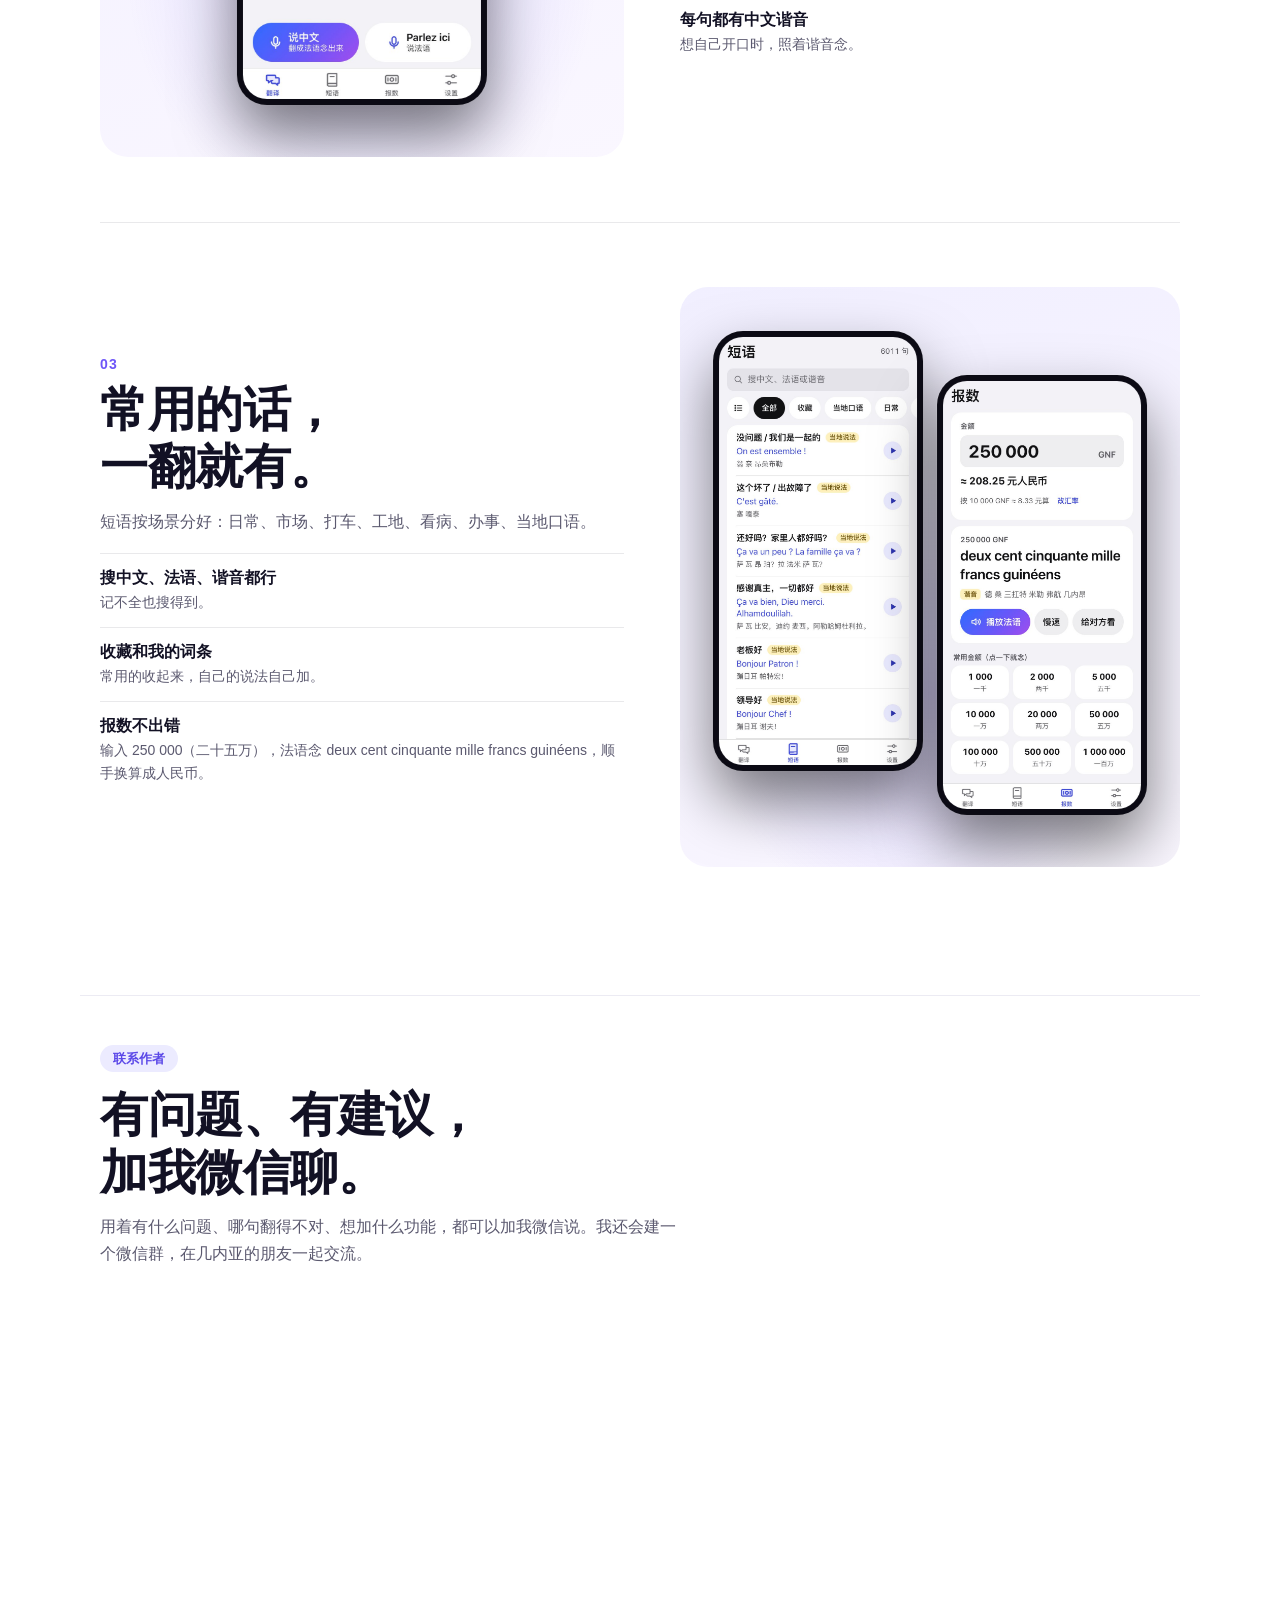
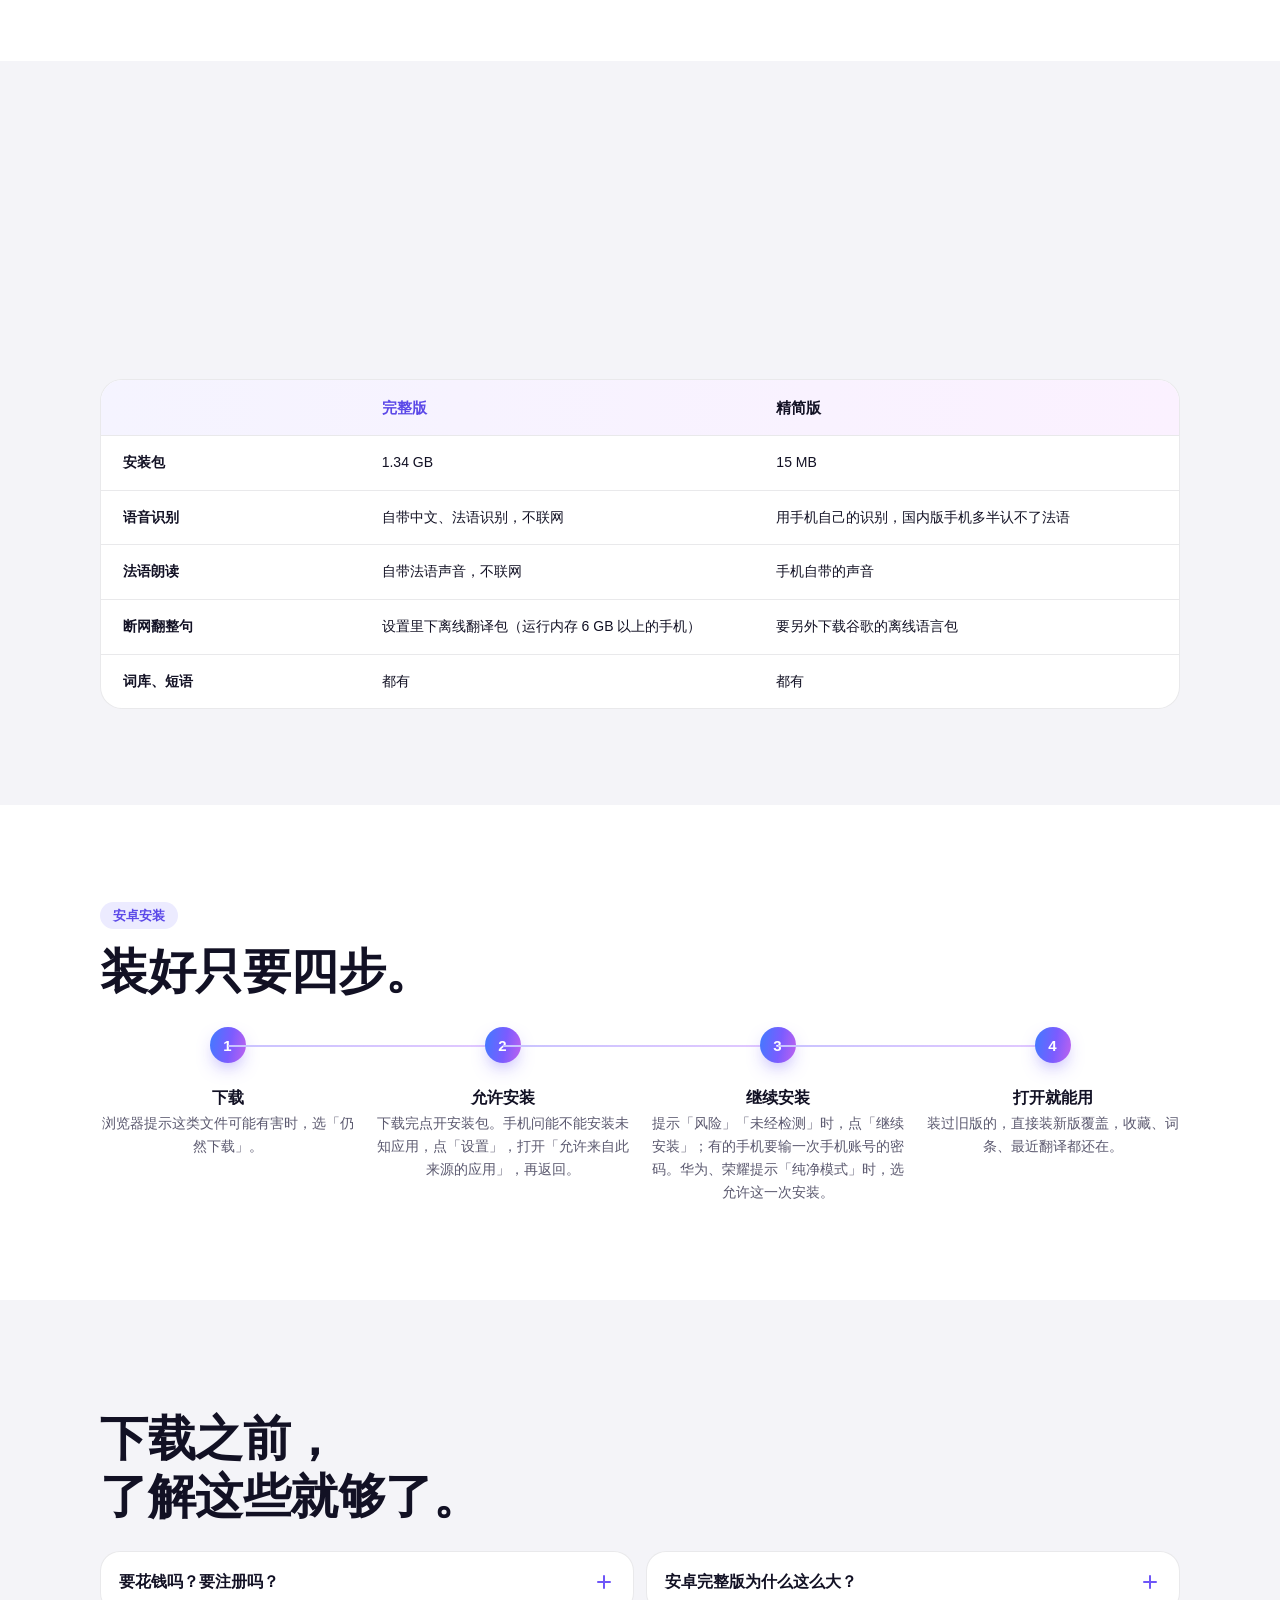
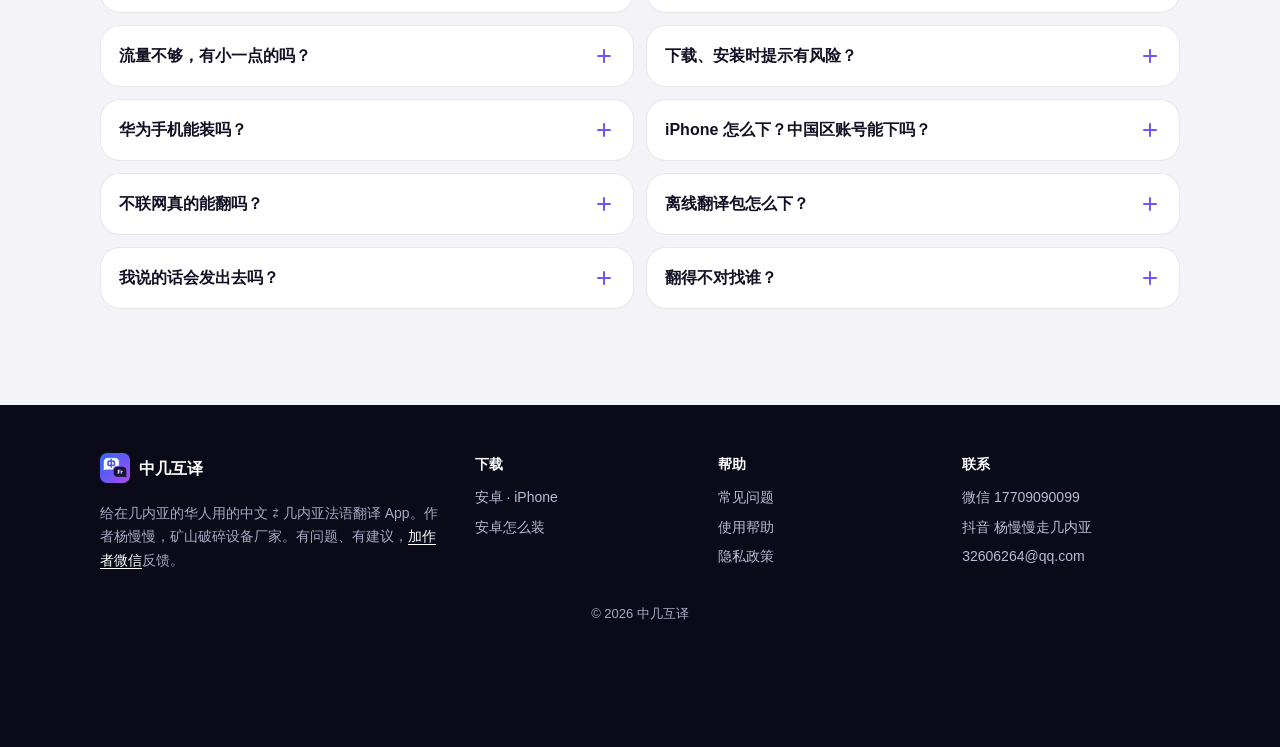
==== commit e56b9aef: "更新网页 2026-11-26" ====
--- a/index.html
+++ b/index.html
@@ -14,16 +14,19 @@
 <meta property="og:image" content="https://zhongjihuyi.com/assets/img/share.jpg">
 <meta property="og:url" content="https://zhongjihuyi.com/">
 <link rel="icon" type="image/png" href="icon.png?v=20261124">
-<link rel="apple-touch-icon" href="assets/img/icon-180.png?v=20261124">
+<link rel="apple-touch-icon" href="assets/img/icon-180.png?v=3f7cac2e">
 <link rel="preload" as="image" href="assets/img/aurora.jpg">
-<link rel="stylesheet" href="assets/css/site.css">
+<link rel="stylesheet" href="assets/css/site.css?v=6b161229">
 <script>document.documentElement.classList.add('js')</script>
 </head>
 <body>
 <a class="skip" href="#download">跳到下载</a>
 
+<!-- 在微信、QQ 这类 App 里打开时，页面最顶上钉着一条提示（和顶栏一起吸在上面，不盖内容，能关掉）；文字由 site.js 按 App 和手机写 -->
+<div class="inapp-bar" id="inAppBar" role="note" hidden><p class="inapp-bar__text"></p><button class="inapp-bar__close" type="button" aria-label="关掉这条提示">×</button></div>
+
 <header class="nav">
-  <a class="nav__brand" href="#top" aria-label="中几互译，回到顶部"><img src="assets/img/icon-180.png" alt="" width="30" height="30">中几互译</a>
+  <a class="nav__brand" href="#top" aria-label="中几互译，回到顶部"><img src="assets/img/icon-180.png?v=3f7cac2e" alt="" width="30" height="30">中几互译</a>
   <nav class="nav__links" aria-label="页面目录">
     <a href="#features">能做什么</a>
     <a href="#faq">常见问题</a>
@@ -39,7 +42,7 @@
   <div class="hero__card">
     <div class="hero__main">
       <div class="prod">
-        <img src="assets/img/icon-180.png" alt="" width="44" height="44">
+        <img src="assets/img/icon-180.png?v=3f7cac2e" alt="" width="44" height="44">
         <div><b>中几互译</b><small>中文 ⇄ 几内亚法语</small></div>
       </div>
       <h1 id="hero-title">说中文，<br><span class="grad-text">手机念法语。</span></h1>
@@ -52,8 +55,8 @@
       </ul>
       <div class="hero__art" aria-hidden="true">
         <div class="aura"><span class="aura__glow"></span><span class="aura__spectrum"></span><span class="aura__ribbon"></span><span class="aura__cyan"></span><span class="aura__coral"></span><i class="meteor meteor--1"></i><i class="meteor meteor--2"></i><i class="meteor meteor--3"></i></div>
-        <div class="phone phone--back"><img src="assets/img/app-6.jpg" alt="" width="780" height="1688"></div>
-        <div class="phone phone--front"><img src="assets/img/app-1.jpg" alt="" width="780" height="1688"></div>
+        <div class="phone phone--back"><img src="assets/img/app-6.jpg?v=fb399131" alt="" width="780" height="1688"></div>
+        <div class="phone phone--front"><img src="assets/img/app-1.jpg?v=97869bde" alt="" width="780" height="1688"></div>
       </div>
     </div>
 
@@ -130,7 +133,7 @@
           <li><b>太吵就给对方看</b><span>一句法语占满整个屏幕，递过去对方自己看。</span></li>
         </ul>
       </div>
-      <div class="feat__shot" data-reveal="media"><div class="phone"><img src="assets/img/app-3.jpg" alt="「给对方看」页面：一句法语用大号黄字占满屏幕" width="780" height="1688" loading="lazy"></div></div>
+      <div class="feat__shot" data-reveal="media"><div class="phone"><img src="assets/img/app-3.jpg?v=ce9f5339" alt="「给对方看」页面：一句法语用大号黄字占满屏幕" width="780" height="1688" loading="lazy"></div></div>
     </article>
 
     <article class="feat feat--flip">
@@ -144,7 +147,7 @@
           <li><b>每句都有中文谐音</b><span>想自己开口时，照着谐音念。</span></li>
         </ul>
       </div>
-      <div class="feat__shot" data-reveal="media"><div class="phone"><img src="assets/img/app-2.jpg" alt="对方说法语，App 翻成中文的样子" width="780" height="1688" loading="lazy"></div></div>
+      <div class="feat__shot" data-reveal="media"><div class="phone"><img src="assets/img/app-2.jpg?v=fb26c269" alt="对方说法语，App 翻成中文的样子" width="780" height="1688" loading="lazy"></div></div>
     </article>
 
     <article class="feat">
@@ -159,8 +162,8 @@
         </ul>
       </div>
       <div class="feat__shot feat__shot--two" data-reveal="media">
-        <div class="phone"><img src="assets/img/app-4.jpg" alt="短语页：按场景分好的常用句" width="780" height="1688" loading="lazy"></div>
-        <div class="phone"><img src="assets/img/app-5.jpg" alt="报数页：输入金额，法语念出来并换算人民币" width="780" height="1688" loading="lazy"></div>
+        <div class="phone"><img src="assets/img/app-4.jpg?v=6fd60888" alt="短语页：按场景分好的常用句" width="780" height="1688" loading="lazy"></div>
+        <div class="phone"><img src="assets/img/app-5.jpg?v=86c7d86a" alt="报数页：输入金额，法语念出来并换算人民币" width="780" height="1688" loading="lazy"></div>
       </div>
     </article>
   </div>
@@ -275,7 +278,7 @@
 <footer class="foot">
   <div class="wrap foot__grid">
     <div class="foot__brand">
-      <a class="nav__brand" href="#top"><img src="assets/img/icon-180.png" alt="" width="30" height="30">中几互译</a>
+      <a class="nav__brand" href="#top"><img src="assets/img/icon-180.png?v=3f7cac2e" alt="" width="30" height="30">中几互译</a>
       <p>给在几内亚的华人用的中文 ⇄ 几内亚法语翻译 App。作者杨慢慢，矿山破碎设备厂家。有问题、有建议，<a href="#contact">加作者微信</a>反馈。</p>
     </div>
     <div class="foot__col"><b>下载</b><a href="#download">安卓 · iPhone</a><a href="#steps">安卓怎么装</a></div>
@@ -288,7 +291,7 @@
 
 <!-- 一直浮在底部的下载条：按手机换成对应的下载（见 site.js） -->
 <div class="dock" id="dock">
-  <img src="assets/img/icon-180.png" alt="" width="38" height="38">
+  <img src="assets/img/icon-180.png?v=3f7cac2e" alt="" width="38" height="38">
   <div class="dock__t"><b>中几互译</b><small id="dockMeta">免费 · 安卓、iPhone 都有</small></div>
   <a class="btn btn--grad btn--small" id="dockBtn" href="#download">下载</a>
 </div>
@@ -309,6 +312,6 @@
   </div>
 </div>
 
-<script src="assets/js/site.js" defer></script>
+<script src="assets/js/site.js?v=01bc85af" defer></script>
 </body>
 </html>
--- a/assets/css/site.css
+++ b/assets/css/site.css
@@ -22,7 +22,7 @@
 }
 
 *, *::before, *::after { box-sizing: border-box; }
-html { -webkit-text-size-adjust: 100%; scroll-behavior: smooth; scroll-padding-top: 64px; }
+html { -webkit-text-size-adjust: 100%; scroll-behavior: smooth; scroll-padding-top: calc(64px + var(--bar-h, 0px)); }
 body { margin: 0; background: var(--paper); color: var(--ink); font: 16px/1.7 var(--font); }
 img { max-width: 100%; height: auto; display: block; }
 [hidden] { display: none !important; } /* 有的元素写了 display，hidden 也要真藏起来（G01：iPhone 上收起安卓那行勾） */
@@ -37,7 +37,7 @@
 
 /* ---------- 顶栏：首屏上是深色，滚到浅色区换成白色 ---------- */
 .nav {
-  position: sticky; top: 0; z-index: 40; height: 56px; padding: 0 16px;
+  position: sticky; top: var(--bar-h, 0px); z-index: 40; height: 56px; padding: 0 16px;
   display: flex; align-items: center; justify-content: space-between; gap: 12px;
   background: rgba(7, 6, 15, 0.8); color: #fff;
   -webkit-backdrop-filter: saturate(150%) blur(14px); backdrop-filter: saturate(150%) blur(14px);
@@ -231,9 +231,18 @@
 .foot__icp { color: inherit; text-decoration: none; }
 .foot__icp:hover { color: #fff; text-decoration: underline; text-underline-offset: 3px; }
 
+/* 在微信、QQ 这类 App 里打开时，页面最顶上钉着的提示条（顶栏跟着往下挪 --bar-h，不盖内容）；颜色和下载卡里那条一样是淡紫 */
+.inapp-bar { position: sticky; top: 0; z-index: 41; display: flex; align-items: flex-start; gap: 6px; padding: 9px 6px 9px 16px; background: #2a2160; border-bottom: 1px solid rgba(180, 160, 255, 0.45); color: #fff; font-size: 14px; line-height: 1.55; }
+.inapp-bar[hidden] { display: none; }
+.inapp-bar__text { margin: 0; flex: 1; padding-top: 3px; }
+.inapp-bar__text b { color: #d9ceff; }
+.inapp-bar__close { flex: none; width: 40px; height: 40px; margin: -4px 0; border: 0; border-radius: 10px; background: transparent; color: #cfc6ff; font: 22px/1 var(--font); cursor: pointer; }
+.inapp-bar__close:hover { background: rgba(255, 255, 255, 0.08); color: #fff; }
+
 /* 在微信、QQ 这类 App 里打开时，下载卡最上面的一行提示：醒目但不吓人（淡紫底、白字，不用红色） */
 .inapp-tip { margin: 0 0 14px; padding: 11px 14px; border-radius: 14px; border: 1px solid rgba(180, 160, 255, 0.45); background: rgba(124, 92, 255, 0.16); color: #fff; font-size: 14.5px; line-height: 1.6; }
 .inapp-tip b { color: #d9ceff; }
+.inapp-tip .nowrap, .inapp-bar .nowrap { white-space: nowrap; }
 
 /* ---------- 底部下载条 ---------- */
 .dock {
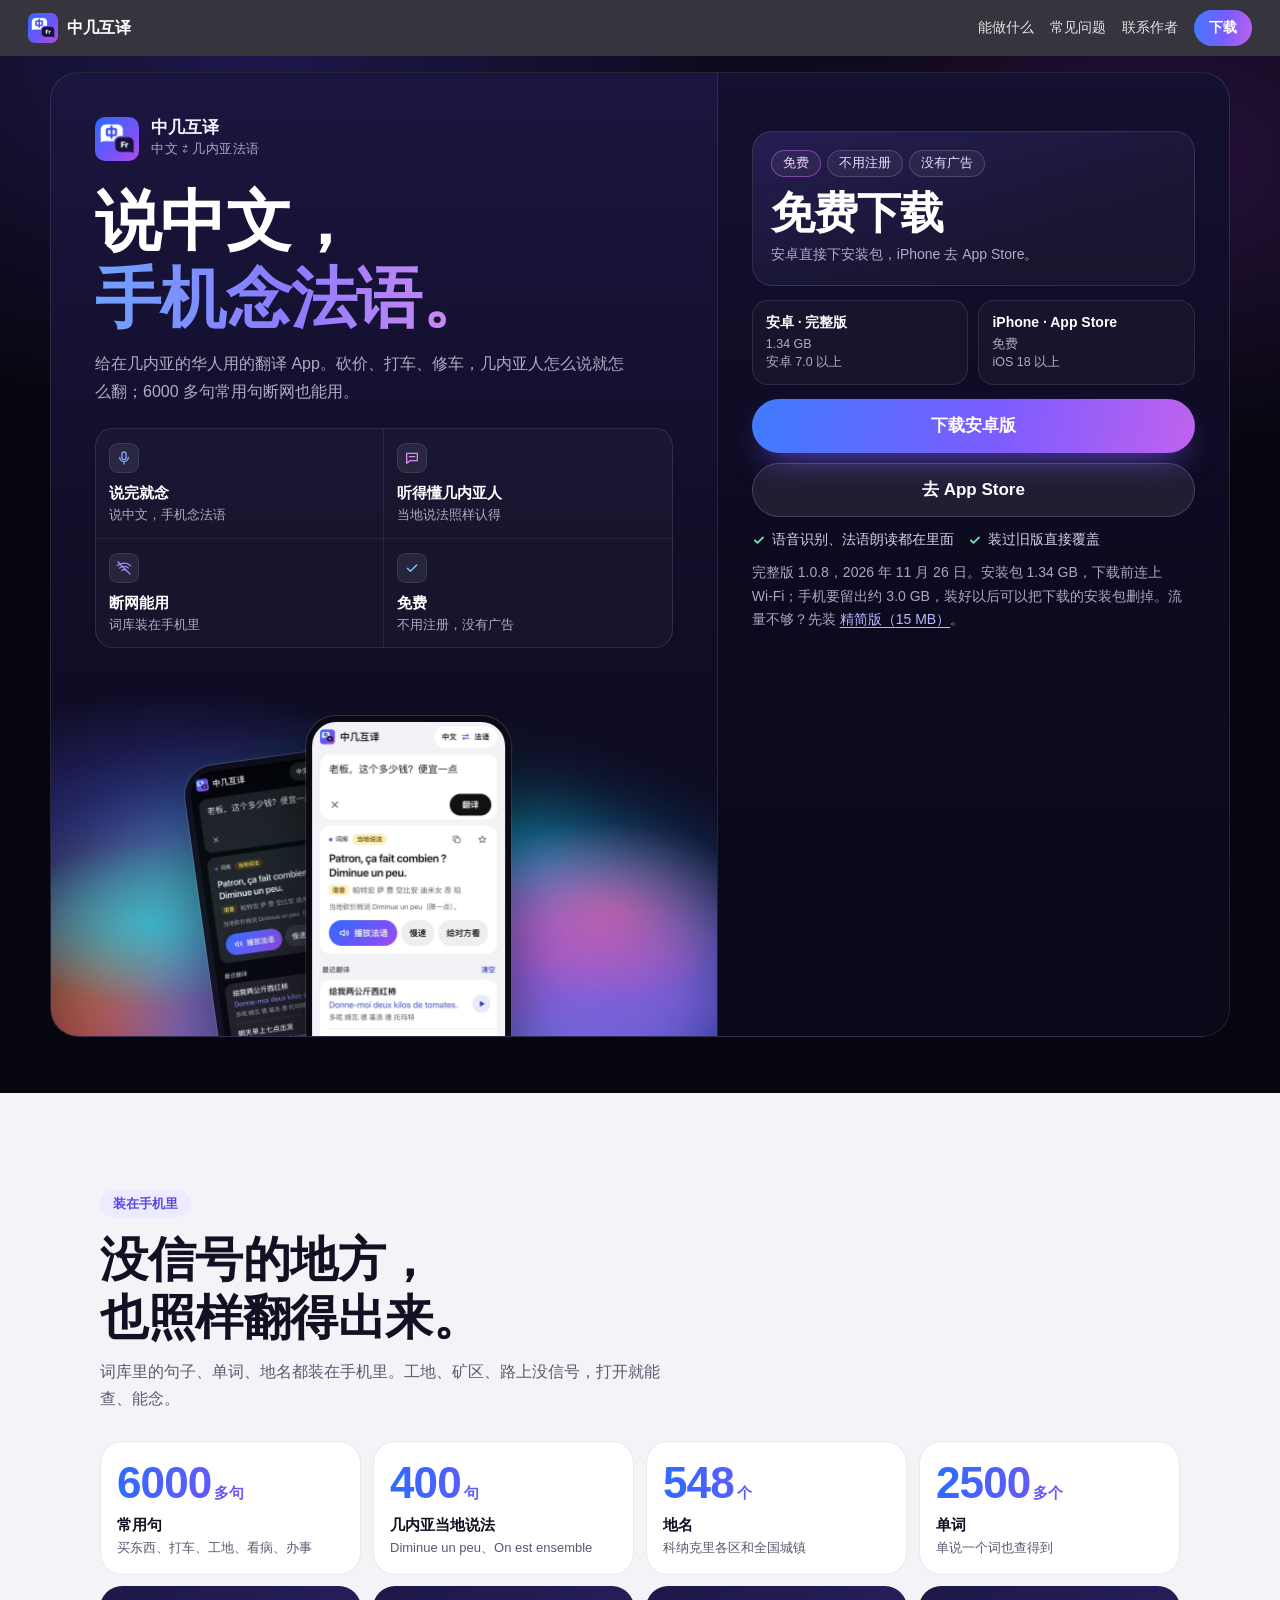
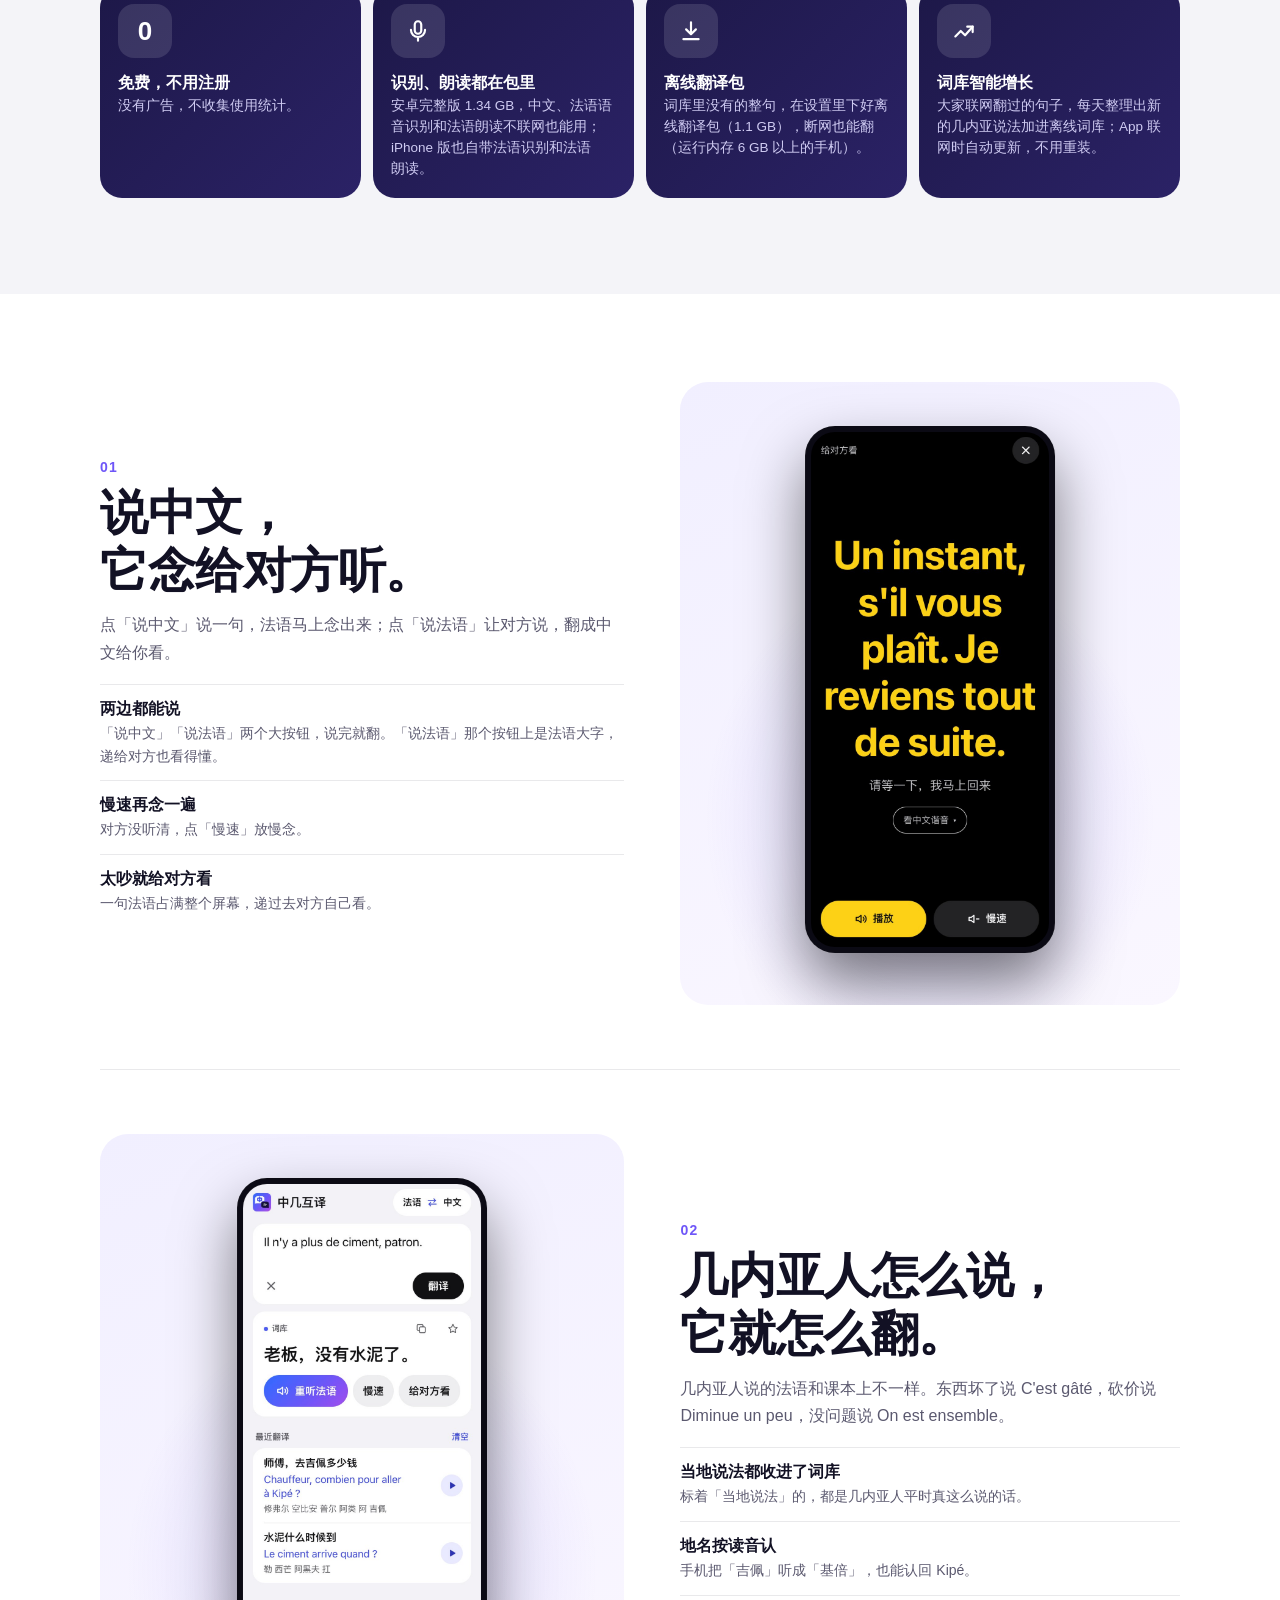
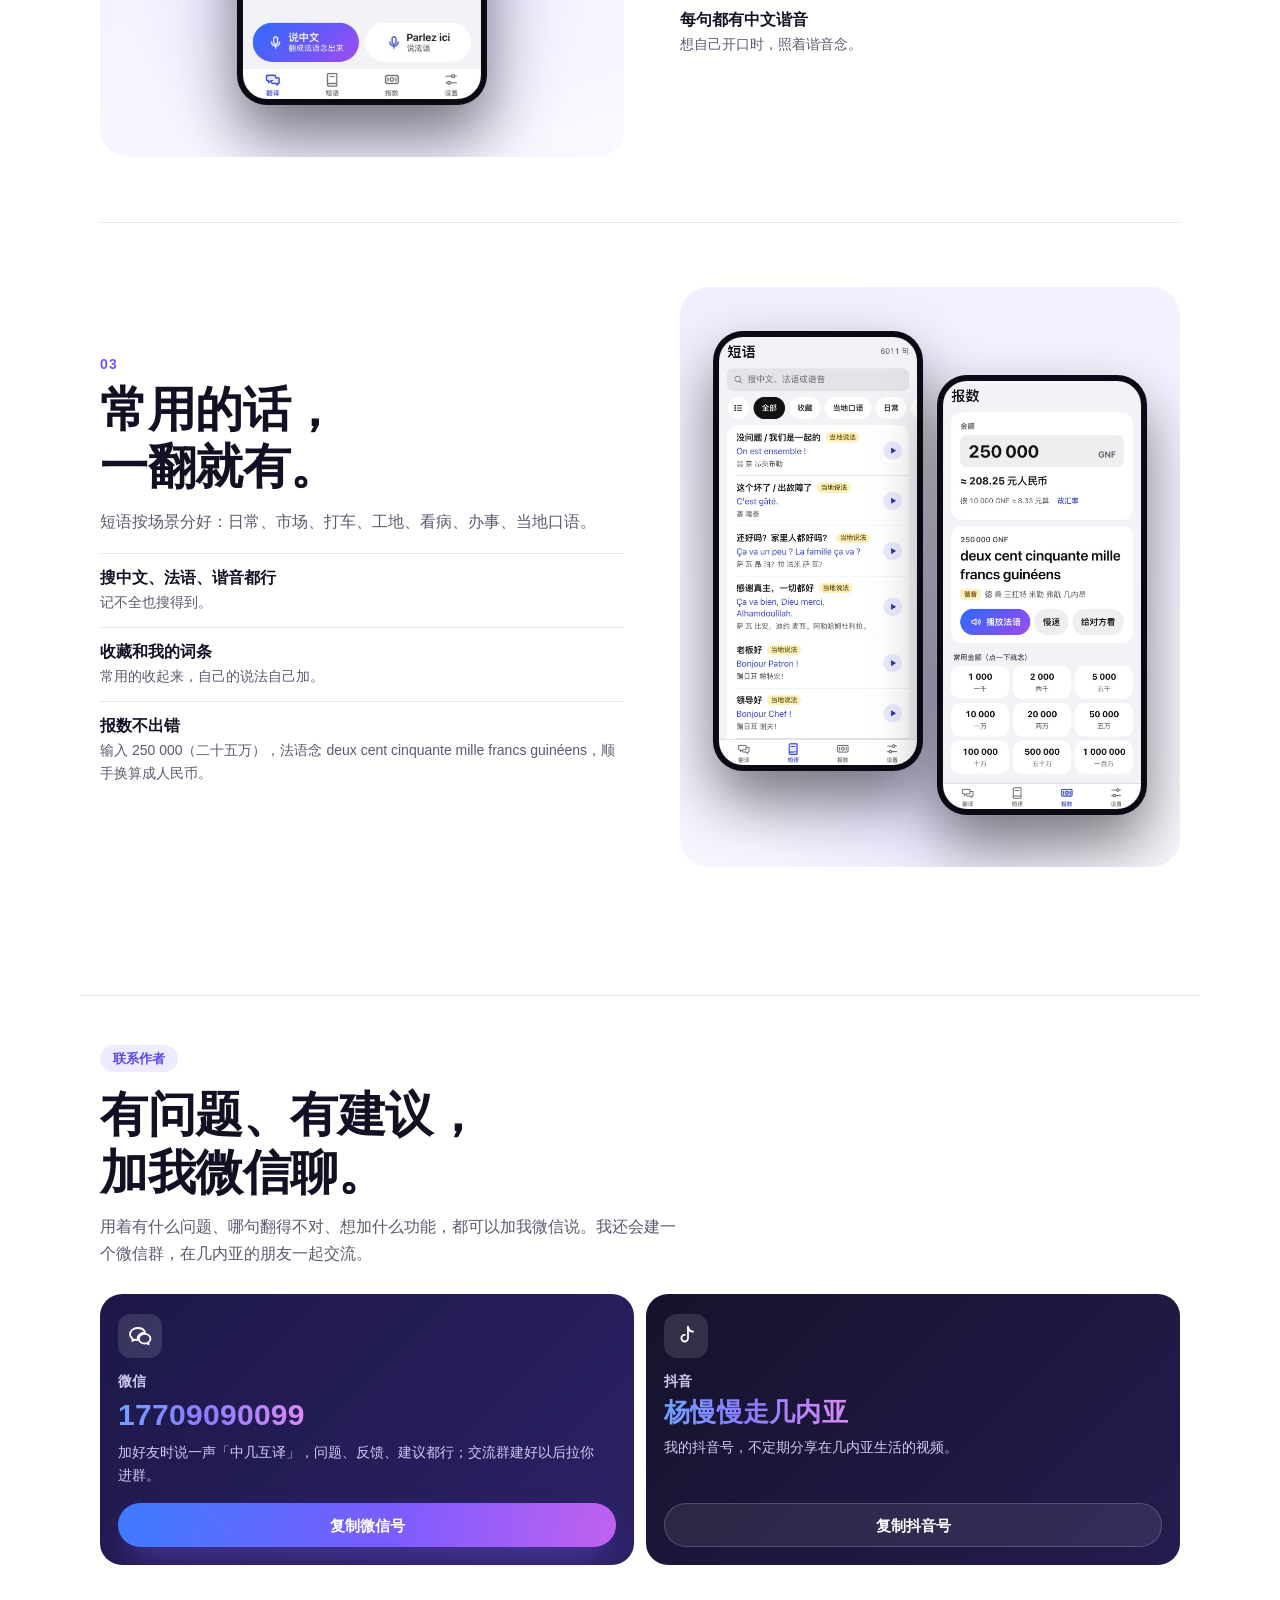
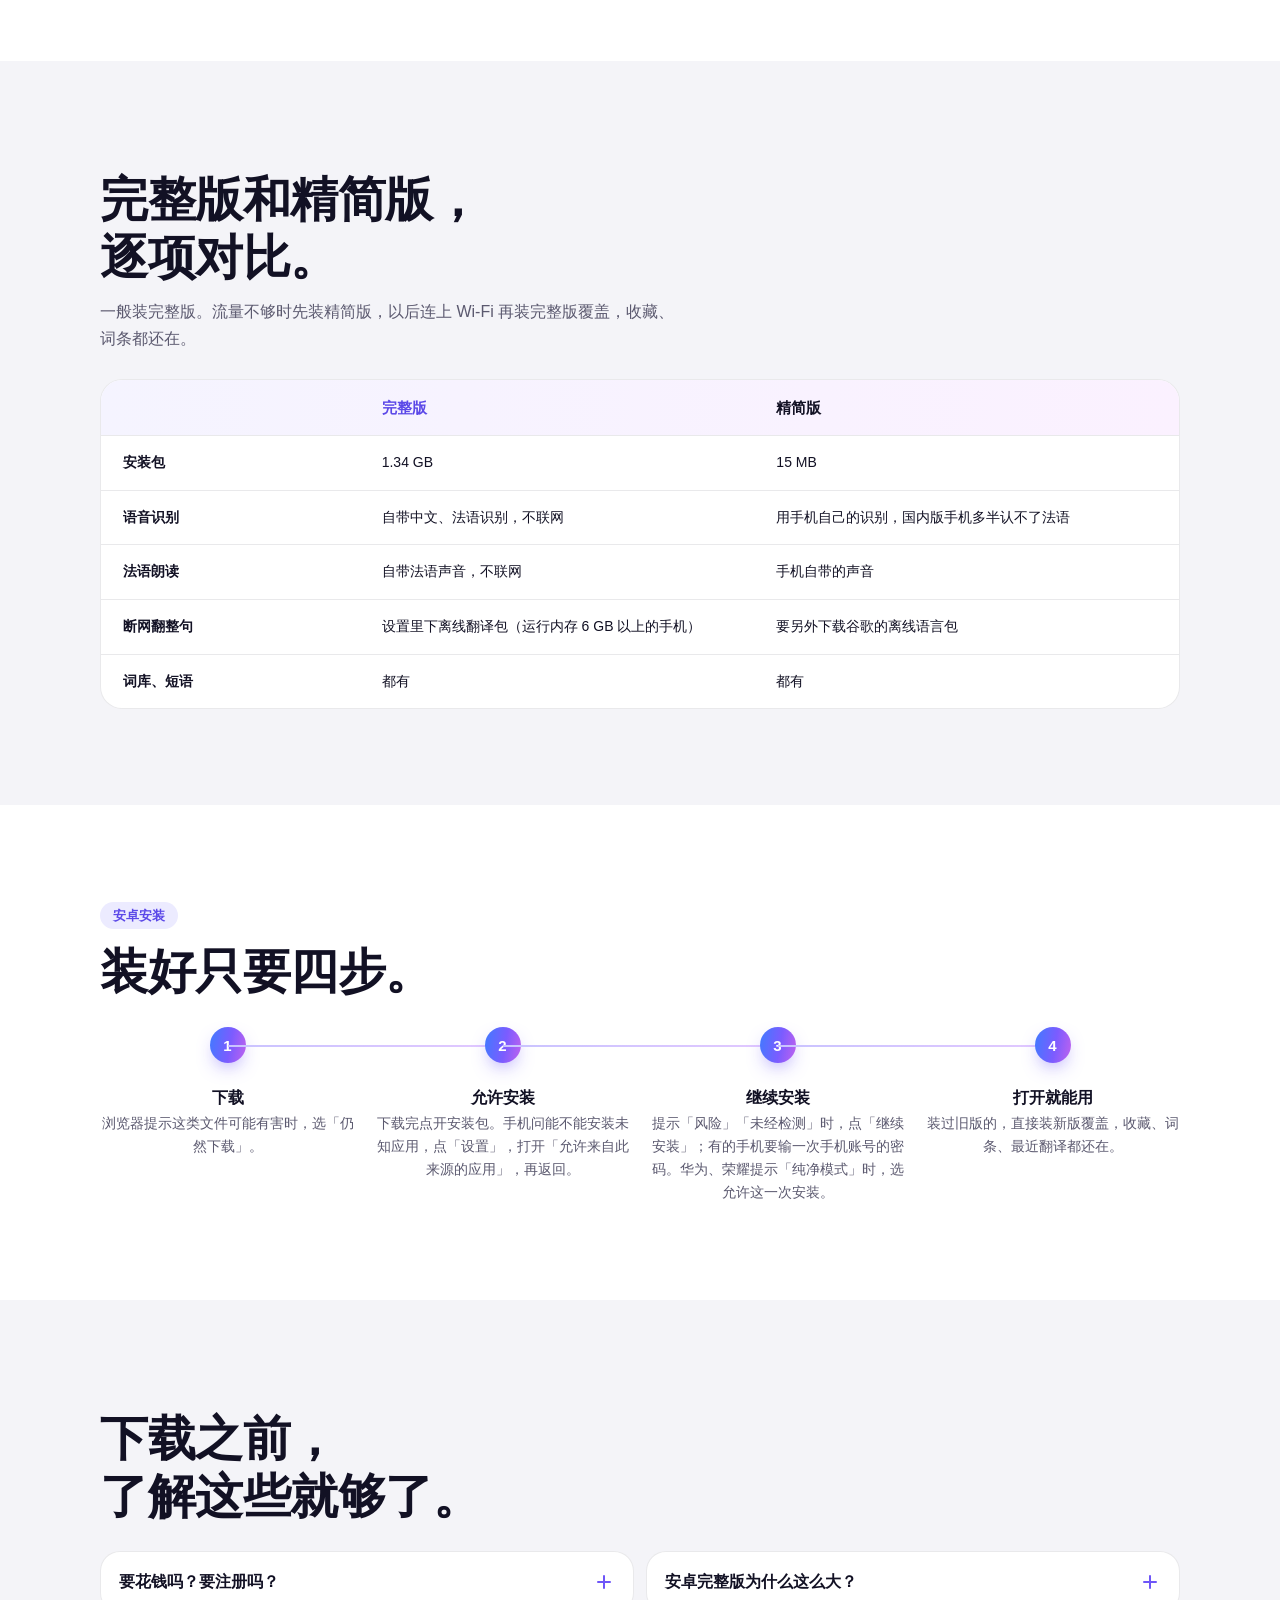
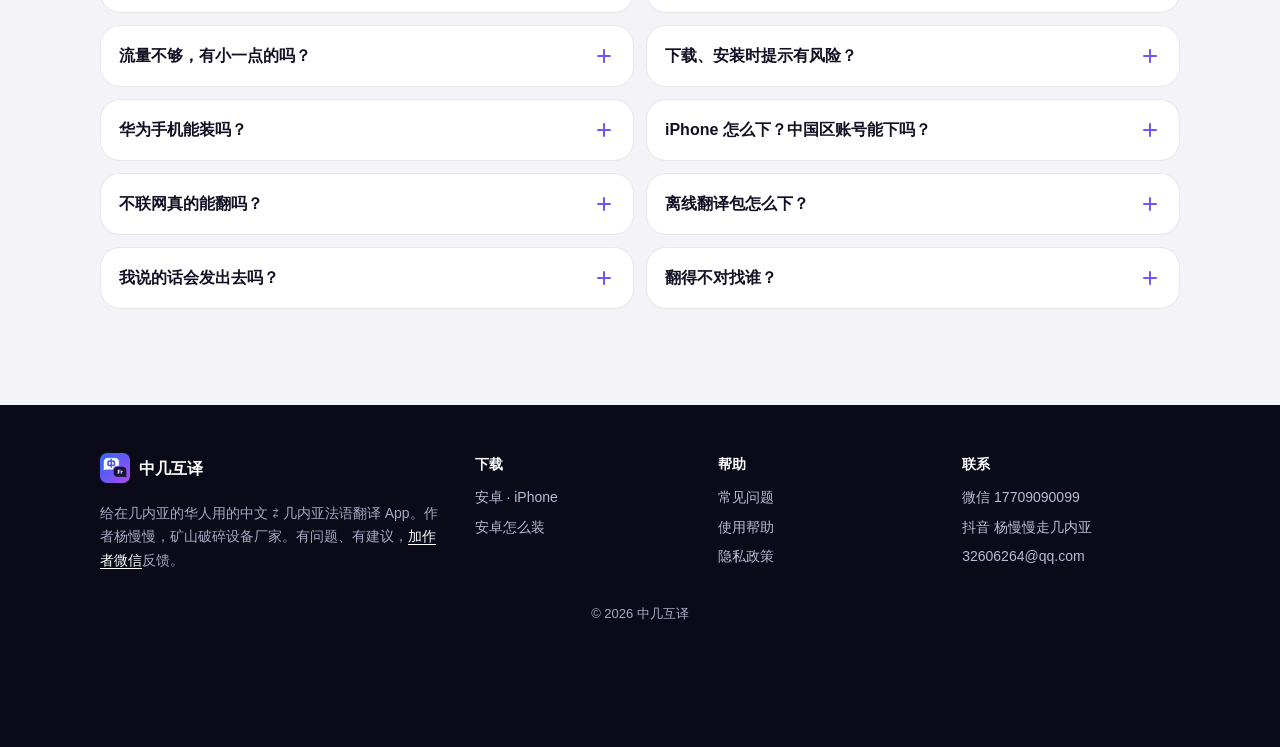
==== commit 54b96558: "更新网页 2026-11-26" ====
--- a/index.html
+++ b/index.html
@@ -312,6 +312,6 @@
   </div>
 </div>
 
-<script src="assets/js/site.js?v=01bc85af" defer></script>
+<script src="assets/js/site.js?v=b883056f" defer></script>
 </body>
 </html>
